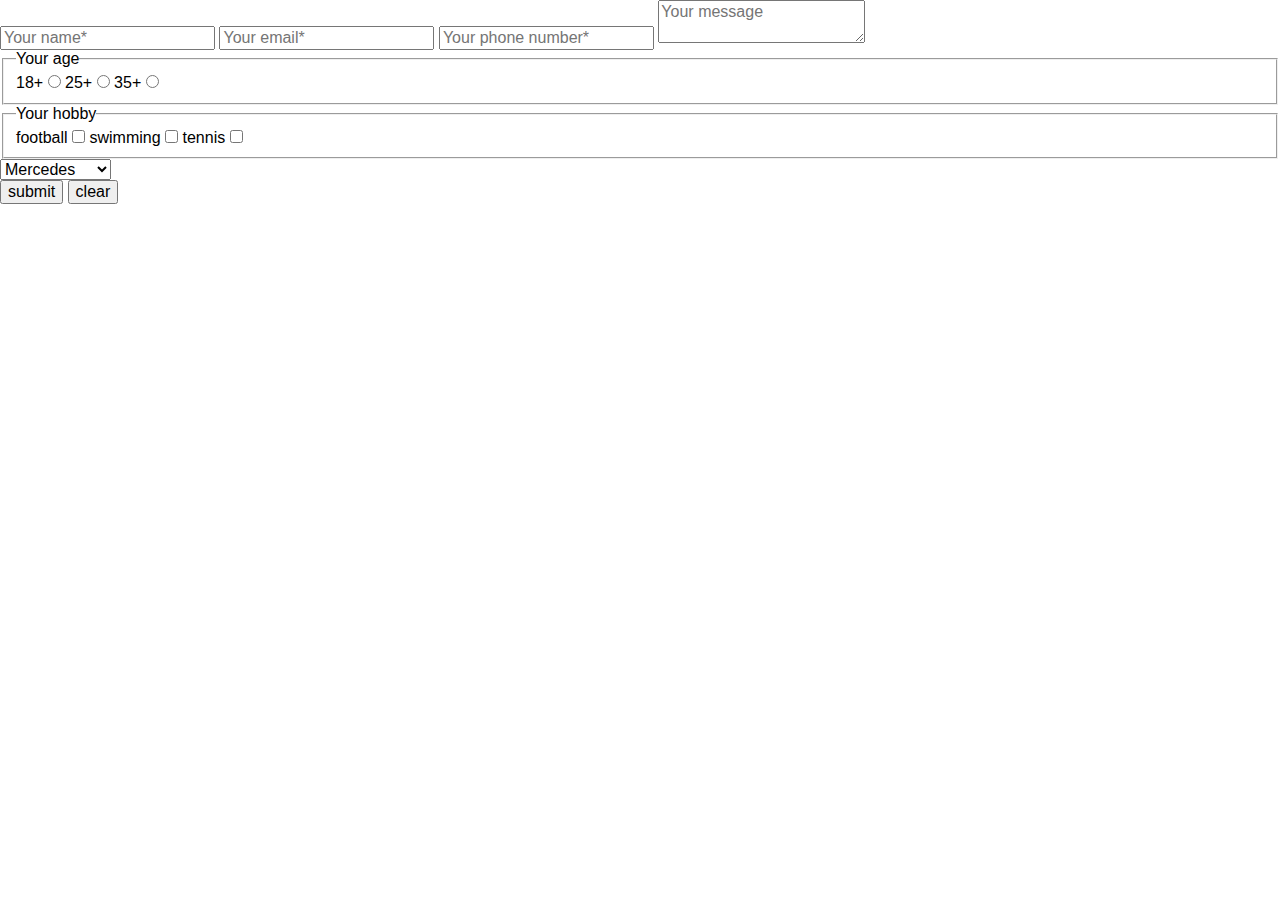
==== index.html @ 7d13206d "classwork" ====
<!DOCTYPE html>
<html lang="en">
  <head>
    <meta charset="UTF-8" />
    <meta name="viewport" content="width=device-width, initial-scale=1.0" />
    <title>Form</title>
    <link
      rel="stylesheet"
      href="https://cdn.jsdelivr.net/npm/modern-normalize@1.1.0/modern-normalize.min.css"
    />
    <link rel="stylesheet" href="./css/styles.css" />
  </head>

  <body>
    <form class="contact-form">
      <input
        type="text"
        class="contact-form-input"
        placeholder="Your name*"
        required
        name="user_name"
        minlength="2"
        pattern="^[a-zA-Zа-яА-ЯїЇіІ]+$"
      />
      <input
        type="email"
        class="contact-form-input"
        placeholder="Your email*"
        required
        name="uesr_email"
      />
      <input
        type="tel"
        class="contact-form-input"
        placeholder="Your phone number*"
        required
        name="user_phone"
        pattern="[0-9]{3}-[0-9]{3}-[0-9]{2}-[0-9]{2}"
        title="xxx-xxx-xx-xx"
      />
      <textarea
        name="user_message"
        class="contact-form-message"
        placeholder="Your message"
      ></textarea>
      <fieldset class="contact-form-fieldset">
        <legend>Your age</legend>

        <label for="user-age-18">18+</label>
        <input id="user-age-18" type="radio" name="user_age" value="18" />

        <label for="user-age-25">25+</label>
        <input id="user-age-25" type="radio" name="user_age" value="25" />

        <label for="user-age-35">35+</label>
        <input id="user-age-35" type="radio" name="user_age" value="35" />
      </fieldset>
      <fieldset class="contact-form-fieldset">
        <legend>Your hobby</legend>

        <label>
          football
          <input type="checkbox" name="user_hobby" value="football" />
        </label>

        <label>
          swimming
          <input type="checkbox" name="user_hobby" value="swimming" />
        </label>

        <label>
          tennis
          <input type="checkbox" name="user_hobby" value="tennis" />
        </label>
      </fieldset>
      <select name="user_car">
        <optgroup label="sdfsdf">
          <option value="Mercedes">Mercedes</option>
          <option value="BMW">BMW</option>
          <option value="Audi">Audi</option>
        </optgroup>
        <optgroup label="asdfadsfsdf">
          <option value="Mercedes">Mercedes</option>
          <option value="BMW">BMW</option>
          <option value="Audi">Audi</option>
        </optgroup>
        <optgroup label="kljlkjl">
          <option value="Mercedes">Mercedes</option>
          <option value="BMW">BMW</option>
          <option value="Audi">Audi</option>
        </optgroup>
      </select>
      <div class="contact-form-btn-wrapper">
        <button type="submit" class="contact-form-btn contact-form-btn-submit">submit</button>
        <button type="reset" class="contact-form-btn contact-form-btn-reset">clear</button>
      </div>
    </form>
  </body>
</html>
---- css/styles.css ----
:root {
  --primary-font: 'Open Sans', sans-serif;
  --secondary-font: 'Raleway', sans-serif;
  --primary-text-color-theme-dark: #9da4bd;
  --primary-text-color-theme-light: #555555;
  --secondary-text-color-theme-dark: #ffffff;
  --secondary-text-color-theme-light: #303030;
  --accent-color: #ff6c00;
  --transition-dur-and-func: 250ms linear;
}

h1,
h2,
h3,
h4,
p {
  margin-top: 0;
  margin-bottom: 0;
}

ul,
ol {
  margin-top: 0;
  margin-bottom: 0;
  padding-left: 0;
}

img {
  display: block;
}

.link {
  text-decoration: none;
}

.list {
  list-style: none;
}

button {
  cursor: pointer;
}

body {
  font-family: var(--primary-font);
}

.container {
  width: 1200px;
  margin-left: auto;
  margin-right: auto;
  padding-left: 15px;
  padding-right: 15px;
}

.section {
  padding-top: 130px;
  padding-bottom: 130px;
}

.visually-hidden {
  position: absolute;
  width: 1px;
  height: 1px;
  margin: -1px;
  padding: 0;
  overflow: hidden;
  border: 0;
  clip: rect(0 0 0 0);
}

/* ==================== COMPONENTS ==================== */
.modal-btn {
  min-width: 160px;
  min-height: 40px;
  padding: 6px 16px;
  border: 1px solid var(--accent-color);
  border-radius: 25px;
  background-color: transparent;
  font-weight: 600;
  font-size: 12px;
  line-height: 1.33;
  letter-spacing: 0.09em;
  text-transform: uppercase;
  cursor: pointer;
  transition: background-color var(--transition-dur-and-func), color var(--transition-dur-and-func);
}

.modal-btn:hover,
.modal-btn:focus {
  background-color: var(--accent-color);
  color: var(--secondary-text-color-theme-dark);
}

.modal-btn-theme-dark {
  color: var(--secondary-text-color-theme-dark);
}

.modal-btn-theme-light {
  color: var(--secondary-text-color-theme-light);
}

.media-list {
  display: flex;
  align-items: center;
}

.media-list::before {
  width: 60px;
  height: 1px;
  flex-shrink: 0;
  content: '';
  margin-right: 40px;
  background-color: var(--secondary-text-color-theme-light);
}

.media-list-item:not(:last-child) {
  margin-right: 40px;
}

.media-list-link {
  font-weight: 600;
  font-size: 11px;
  line-height: 1.36;
  letter-spacing: 0.2em;
  color: var(--secondary-text-color-theme-light);
  transition: color var(--transition-dur-and-func);
}

.media-list-link:hover,
.media-list-link:focus {
  color: var(--accent-color);
}

.suptitle {
  display: flex;
  align-items: center;
  font-weight: 600;
  font-size: 11px;
  line-height: 1.36;
  letter-spacing: 0.1em;
  text-transform: uppercase;
  margin-bottom: 20px;
}

.suptitle::before {
  width: 60px;
  height: 1px;
  content: '';
  margin-right: 20px;
}

.suptitle-theme-dark {
  color: var(--primary-text-color-theme-dark);
}

.suptitle-theme-dark::before {
  background-color: var(--primary-text-color-theme-dark);
}

.suptitle-theme-light {
  color: var(--primary-text-color-theme-light);
}

.suptitle-theme-light::before {
  background-color: var(--primary-text-color-theme-light);
}

.section-description {
  font-weight: 400;
  font-size: 18px;
  line-height: 1.67;
  letter-spacing: 0.02em;
}

.section-description-theme-dark {
  color: var(--primary-text-color-theme-dark);
}

.section-description-theme-light {
  color: var(--primary-text-color-theme-light);
}

.title {
  font-family: var(--secondary-font-family);
  font-weight: 700;
  font-size: 42px;
  line-height: 1.17;
  letter-spacing: 0.05em;
}

.title-theme-dark {
  color: var(--secondary-text-color-theme-dark);
  margin-bottom: 44px;
}

.title-theme-light {
  color: var(--secondary-text-color-theme-light);
  margin-bottom: 20px;
}
/* ==================== /COMPONENTS ==================== */

/* ==================== HEADER ==================== */
.page-header {
  position: absolute;
  width: 100%;
  padding-top: 32px;
  padding-bottom: 32px;
}

.page-header-container {
  display: flex;
  align-items: center;
}

.page-navigation {
  display: flex;
  align-items: center;
}

.logo {
  margin-right: 70px;
}

.menu {
  display: flex;
}

.menu-item:not(:last-child) {
  margin-right: 40px;
}

.menu-link {
  font-weight: 600;
  font-size: 12px;
  line-height: 1.33;
  letter-spacing: 0.1em;
  color: var(--secondary-text-color-theme-dark);
  transition: color var(--transition-dur-and-func);
}

.menu-link:hover,
.menu-link:focus {
  color: var(--accent-color);
}

.contact-phone-number {
  font-weight: 600;
  font-size: 12px;
  line-height: 1.33;
  letter-spacing: 0.1em;
  margin-left: auto;
  margin-right: 40px;
  color: var(--secondary-text-color-theme-dark);
  transition: color var(--transition-dur-and-func);
}

.contact-phone-number:hover,
.contact-phone-number:focus {
  color: var(--accent-color);
}
/* ==================== /HEADER ==================== */

/* ==================== HERO ==================== */
.hero-container {
  display: flex;
}

.hero-left-side {
  display: flex;
  align-items: flex-end;
  width: 100px;
  padding-left: 26px;
  padding-bottom: 40px;
}

.hero-media-list {
  transform: rotate(-90deg) translateX(-18px);
  transform-origin: left top;
}

.hero-right-side {
  flex-grow: 1;
  padding-left: 100px;
  padding-top: 272px;
  padding-bottom: 206px;
  background-color: #303030;
  background-image: linear-gradient(rgba(25, 28, 38, 0.2), rgba(25, 28, 38, 0.2)),
    url('../images/hero/bg.jpg');
  background-size: cover;
}

.hero-section-description {
  width: 400px;
}

.main-title {
  font-family: var(--secondary-font);
  font-weight: 700;
  font-size: 72px;
  line-height: 1.18;
  letter-spacing: 0.05em;
  margin-bottom: 20px;
  color: var(--secondary-text-color-theme-dark);
}
/* ==================== /HERO ==================== */

/* ==================== ABOUT ==================== */
.about-container {
  display: flex;
  justify-content: space-between;
}

.about-left-side,
.about-right-side {
  flex-basis: calc((100% - 30px) / 2);
}

.about-right-side {
  padding-left: 34px;
}

.about-gallery {
  display: flex;
  justify-content: space-between;
}

.about-section-description {
  margin-bottom: 20px;
}

.about-text {
  font-weight: 400;
  font-size: 14px;
  line-height: 1.86;
  letter-spacing: 0.02em;
  color: var(--primary-text-color-theme-light);
  margin-bottom: 40px;
}
/* ==================== /ABOUT ==================== */

/* ==================== SERVICES ==================== */
.services {
  background-color: #111319;
  background-image: url('../images/services/bg.png');
  background-size: cover;
}

.services-table-wrapper {
  display: flex;
  margin-bottom: 50px;
}

.services-table {
  flex-basis: 50%;
  padding: 30px 40px;
}

.services-table:first-child {
  background-image: linear-gradient(180deg, #171a24 0%, rgba(23, 26, 36, 0.2) 100%);
}

.services-table:last-child {
  background-image: linear-gradient(180deg, #090b13 0%, rgba(9, 11, 19, 0.2) 100%);
}

.services-table-row {
  display: flex;
  justify-content: space-between;
  align-items: baseline;
}

.services-table-row::before {
  flex-grow: 1;
  height: 1px;
  content: '';
  margin-right: 6px;
  margin-left: 6px;
  background-color: rgba(157, 164, 189, 0.12);
}

.services-table-row:not(:last-child) {
  margin-bottom: 20px;
}

.services-table-name {
  order: -1;
}

.services-table-name,
.services-table-price {
  font-weight: 400;
  font-size: 18px;
  line-height: 1.67;
  letter-spacing: 0.02em;
  color: var(--primary-text-color-theme-dark);
}

.services-modal-btn {
  display: block;
  margin: 0 auto;
}
/* ==================== /SERVICES ==================== */

/* ==================== ADVANTAGES ==================== */
.advantages-container {
  display: flex;
  justify-content: space-between;
}

.advantages-left-side,
.advantages-right-side {
  flex-basis: calc((100% - 30px) / 2);
}

.advantages-list {
  display: flex;
  flex-wrap: wrap;
  justify-content: space-between;
  align-items: flex-start;
  width: 370px;
  margin: 0 auto;
}

.advantages-list-item {
  width: 170px;
  min-height: 134px;
  padding: 21px;
  background-color: #f7f7f7;
}

.advantages-list-item:nth-child(even) {
  margin-top: 30px;
}

.advantages-list-quantity {
  font-weight: 700;
  font-size: 42px;
  line-height: 1.36;
  text-align: center;
  letter-spacing: 0.05em;
  color: var(--secondary-text-color-theme-light);
}

.advantages-list-description {
  font-weight: 600;
  font-size: 11px;
  line-height: 1.36;
  text-align: center;
  color: var(--secondary-text-color-theme-light);
}

.advantages-section-description {
  max-width: 460px;
}
/* ==================== /ADVANTAGES ==================== */

/* ==================== EMPLOYEES ==================== */

.employees-section {
  background-color: #f7f7f7;
}

.employees-section-title {
  margin-bottom: 44px;
}

.employees {
  display: flex;
  flex-wrap: wrap;
  gap: 30px;
  /* row-gap: 60px;
  column-gap: 30px; */
  /* justify-content: space-between; */
}

.employees-card-content {
  padding-top: 30px;
  padding-bottom: 30px;
  padding-left: 10px;
  padding-right: 10px;
}

.employees-card {
  width: calc((100% - 60px) / 3);
}

/* .employees-card:not(:nth-child(3n)) {
  margin-right: 30px;
}

.employees-card:not(:nth-last-child(-n + 3)) {
  margin-bottom: 30px;
} */

.employees-name {
  font-weight: 400;
  font-size: 18px;
  line-height: 1.39;
  text-align: center;
  letter-spacing: 0.02em;
  color: var(--secondary-text-color-theme-light);
  margin-bottom: 8px;
}

.employees-position {
  font-weight: 400;
  font-size: 14px;
  line-height: 1.36;
  text-align: center;
  letter-spacing: 0.02em;
  color: var(--accent-color);
  margin-bottom: 30px;
}

.social-list {
  display: flex;
  justify-content: center;
  column-gap: 10px;
}

.social-list-link {
  display: flex;
  justify-content: center;
  align-items: center;
  width: 44px;
  height: 44px;
  border-radius: 50%;
  background-color: rgb(255, 255, 255);
  transition: background-color var(--transition-dur-and-func);
}

.social-list-link:hover,
.social-list-link:focus {
  background-color: #303030;
}

.social-list-icon {
  width: 20px;
  height: 20px;
  fill: #303030;
  transition: fill var(--transition-dur-and-func);
}

.social-list-link:hover .social-list-icon,
.social-list-link:focus .social-list-icon {
  fill: var(--accent-color);
}
/* ==================== /EMPLOYEES ==================== */

/* ==================== GALLERY ==================== */
.gallery-suptitle {
  margin-bottom: 44px;
}

.gallery-list {
  display: flex;
  flex-wrap: wrap;
  margin-left: -30px;
  margin-top: -30px;
}

.gallery-list-item {
  flex-basis: calc((100% - 120px) / 4);
  margin-left: 30px;
  margin-top: 30px;
}
/* ==================== /GALLERY ==================== */

/* ==================== CONTACT INFO ==================== */
.contact-list-link {
  font-weight: 400;
  font-size: 18px;
  line-height: 1.67;
  letter-spacing: 0.02em;
  color: var(--primary-text-color-theme-dark);
  transition: color var(--transition-dur-and-func);
}

.contact-list-link:hover,
.contact-list-link:focus {
  color: var(--accent-color);
}

.contact-info-date {
  font-weight: 400;
  font-size: 18px;
  line-height: 1.67;
  letter-spacing: 0.02em;
  color: var(--primary-text-color-theme-dark);
}
/* ==================== /CONTACT INFO ==================== */

/* ==================== FOOTER ==================== */
.footer {
  padding-top: 56px;
  padding-bottom: 56px;
  background-color: #f7f7f7;
}

.footer-container {
  display: flex;
  align-items: center;
  justify-content: space-between;
}

.copyright {
  font-weight: 600;
  font-size: 11px;
  line-height: 1.36;
  letter-spacing: 0.2em;
  color: var(--primary-text-color-theme-dark);
}
/* ==================== /FOOTER ==================== */

.backdrop {
  position: fixed;
  top: 0;
  left: 0;
  z-index: 100;
  width: 100%;
  height: 100%;
  background-color: rgba(0, 0, 0, 0.5);

  transition: opacity 500ms linear, visibility 500ms linear;
}

.backdrop.is-hidden {
  opacity: 0;
  visibility: hidden;
  pointer-events: none;
}

.modal {
  position: absolute;
  top: 50%;
  left: 50%;
  width: 528px;
  height: 580px;
  transform: translate(-50%, -50%);
  background-color: rgb(255, 255, 255);
}

.modal-close-btn {
  position: absolute;
  top: 10px;
  right: 10px;
  display: flex;
  justify-content: center;
  align-items: center;
  width: 30px;
  height: 30px;
  border: 1px solid #555555;
  border-radius: 50%;
  background-color: transparent;
  padding: 0;
}
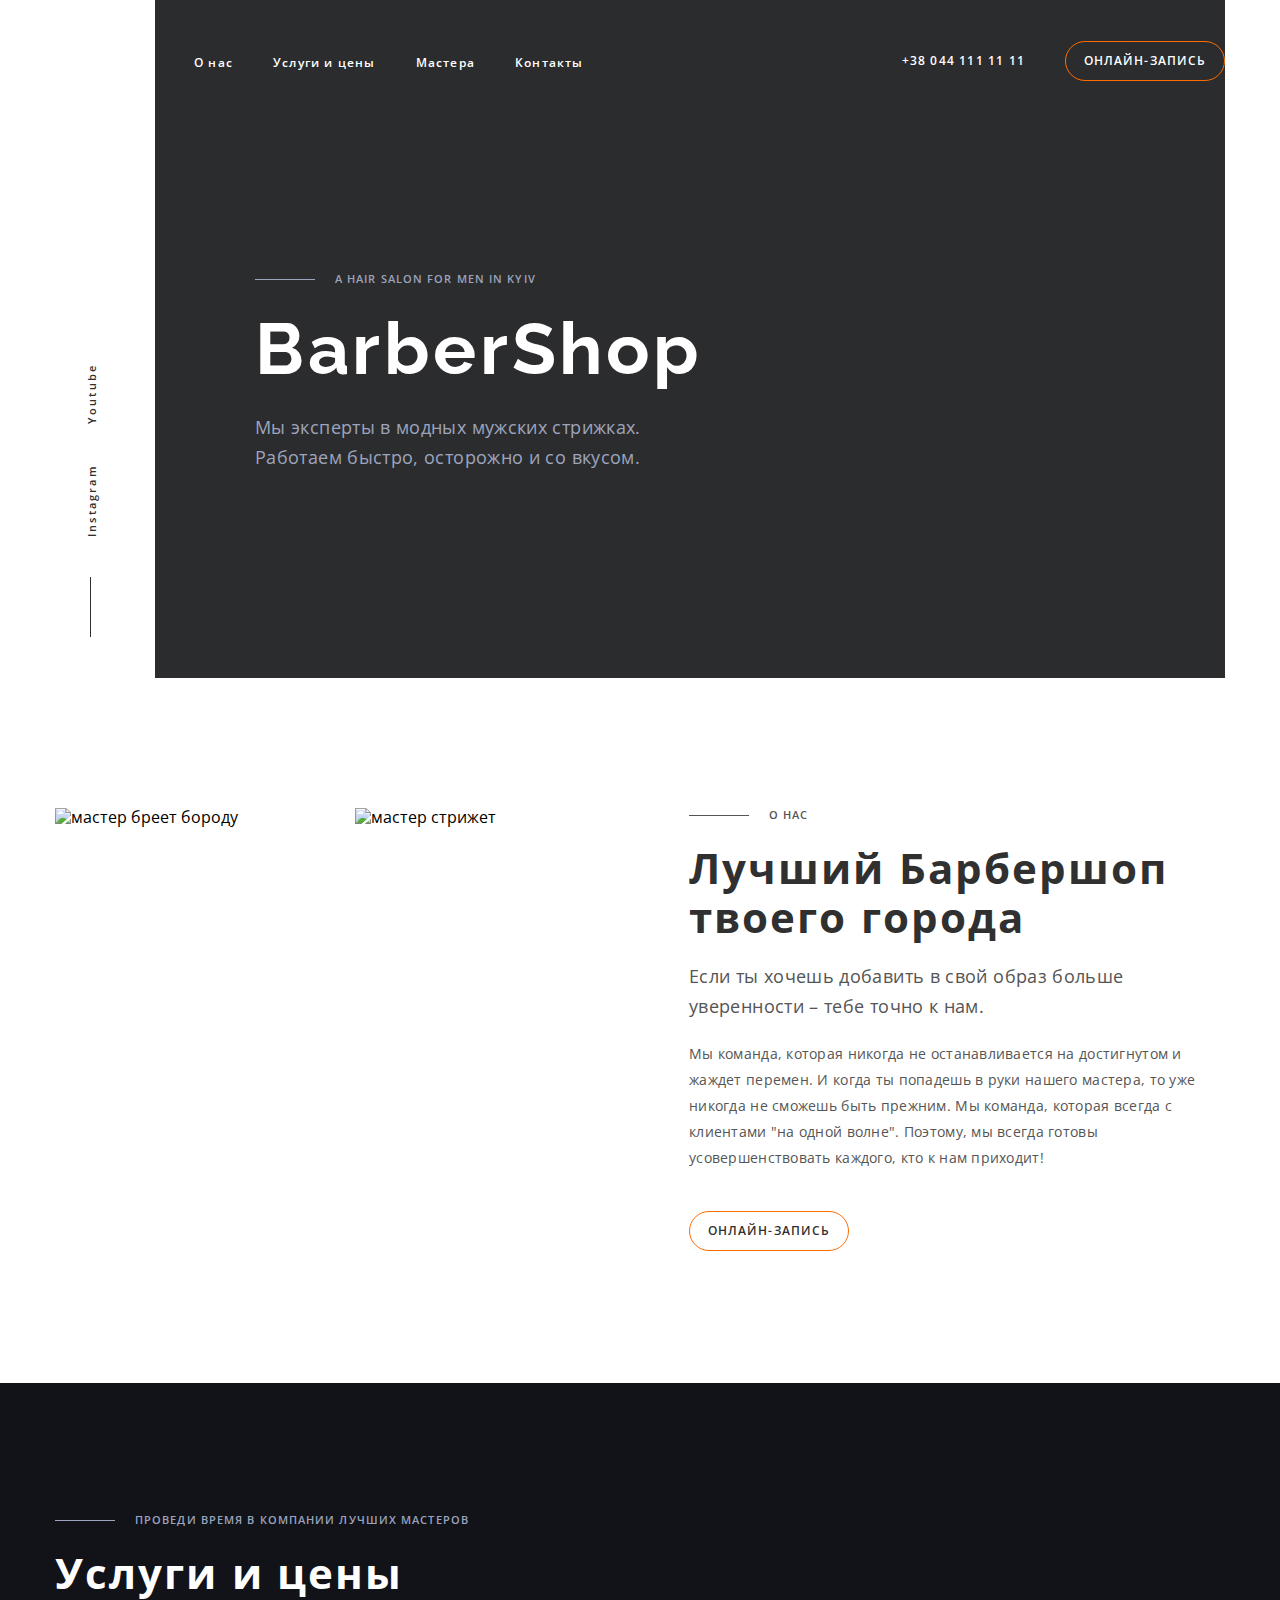
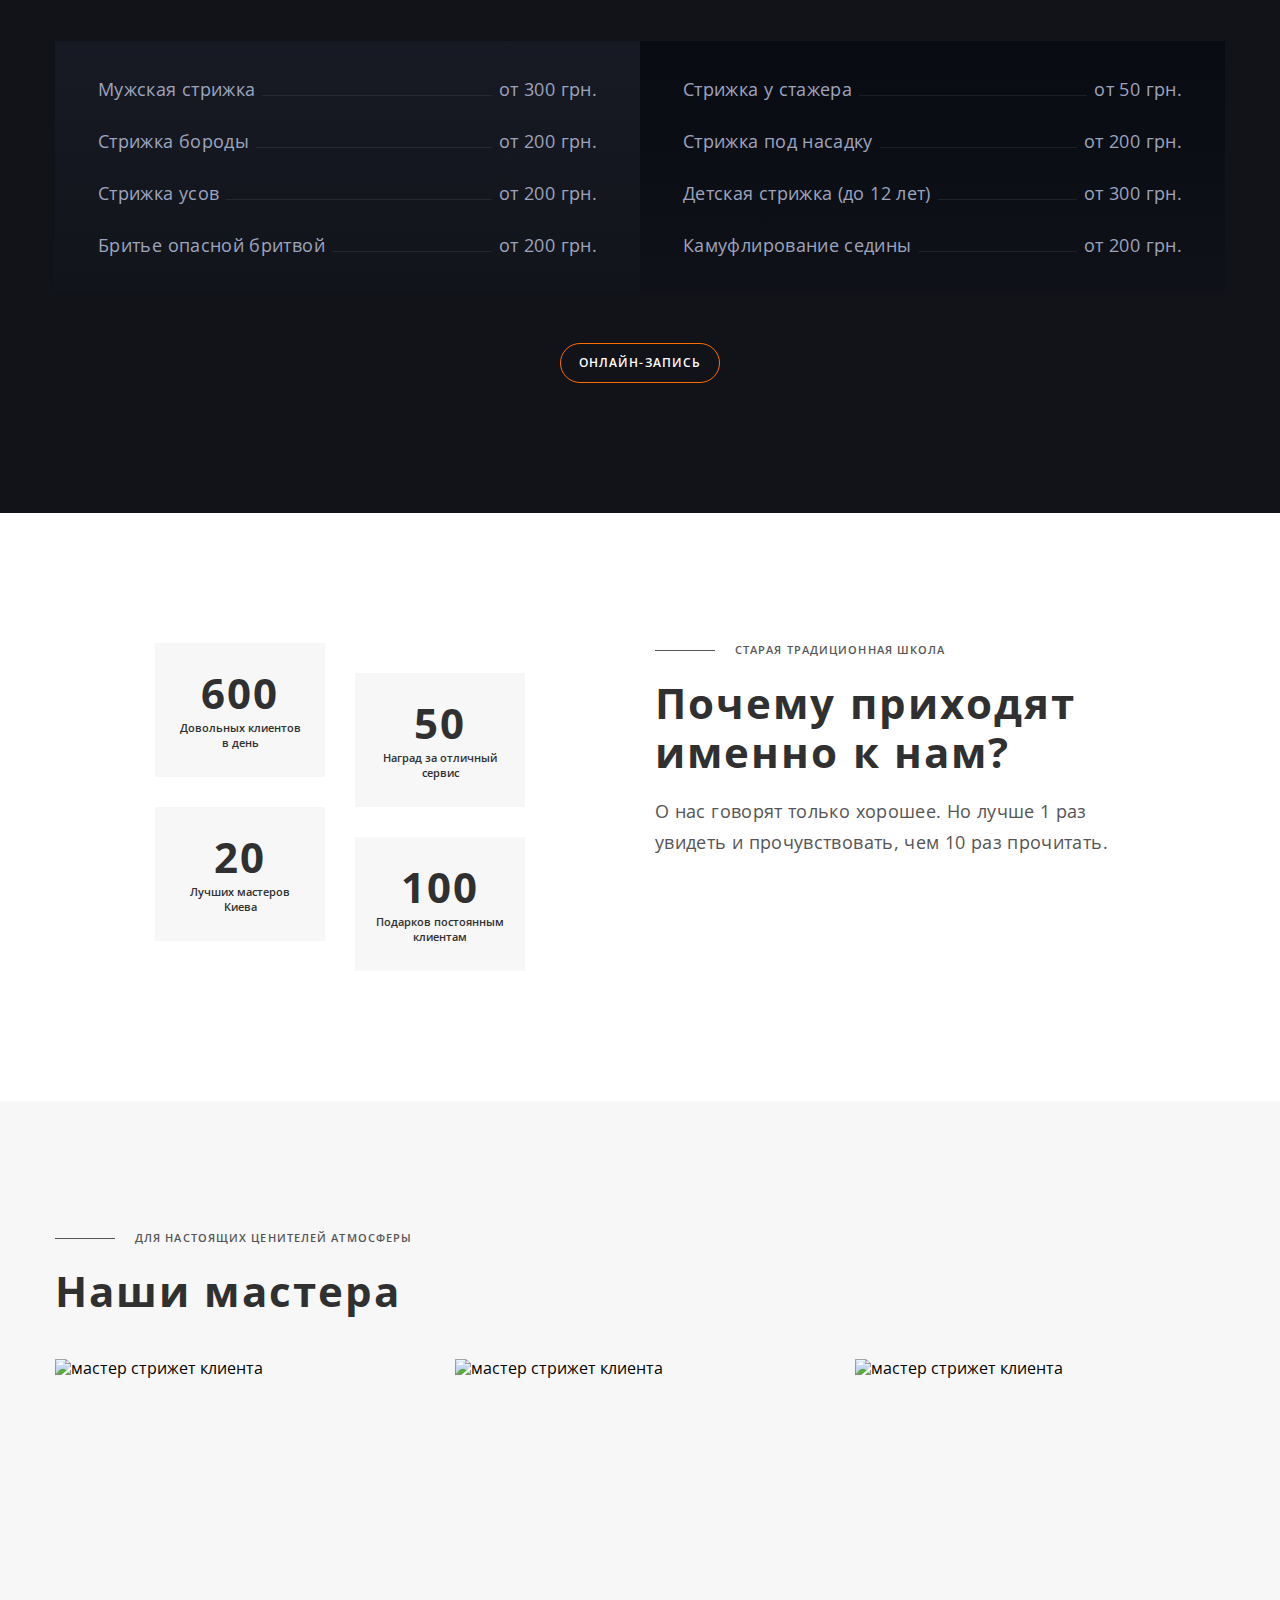
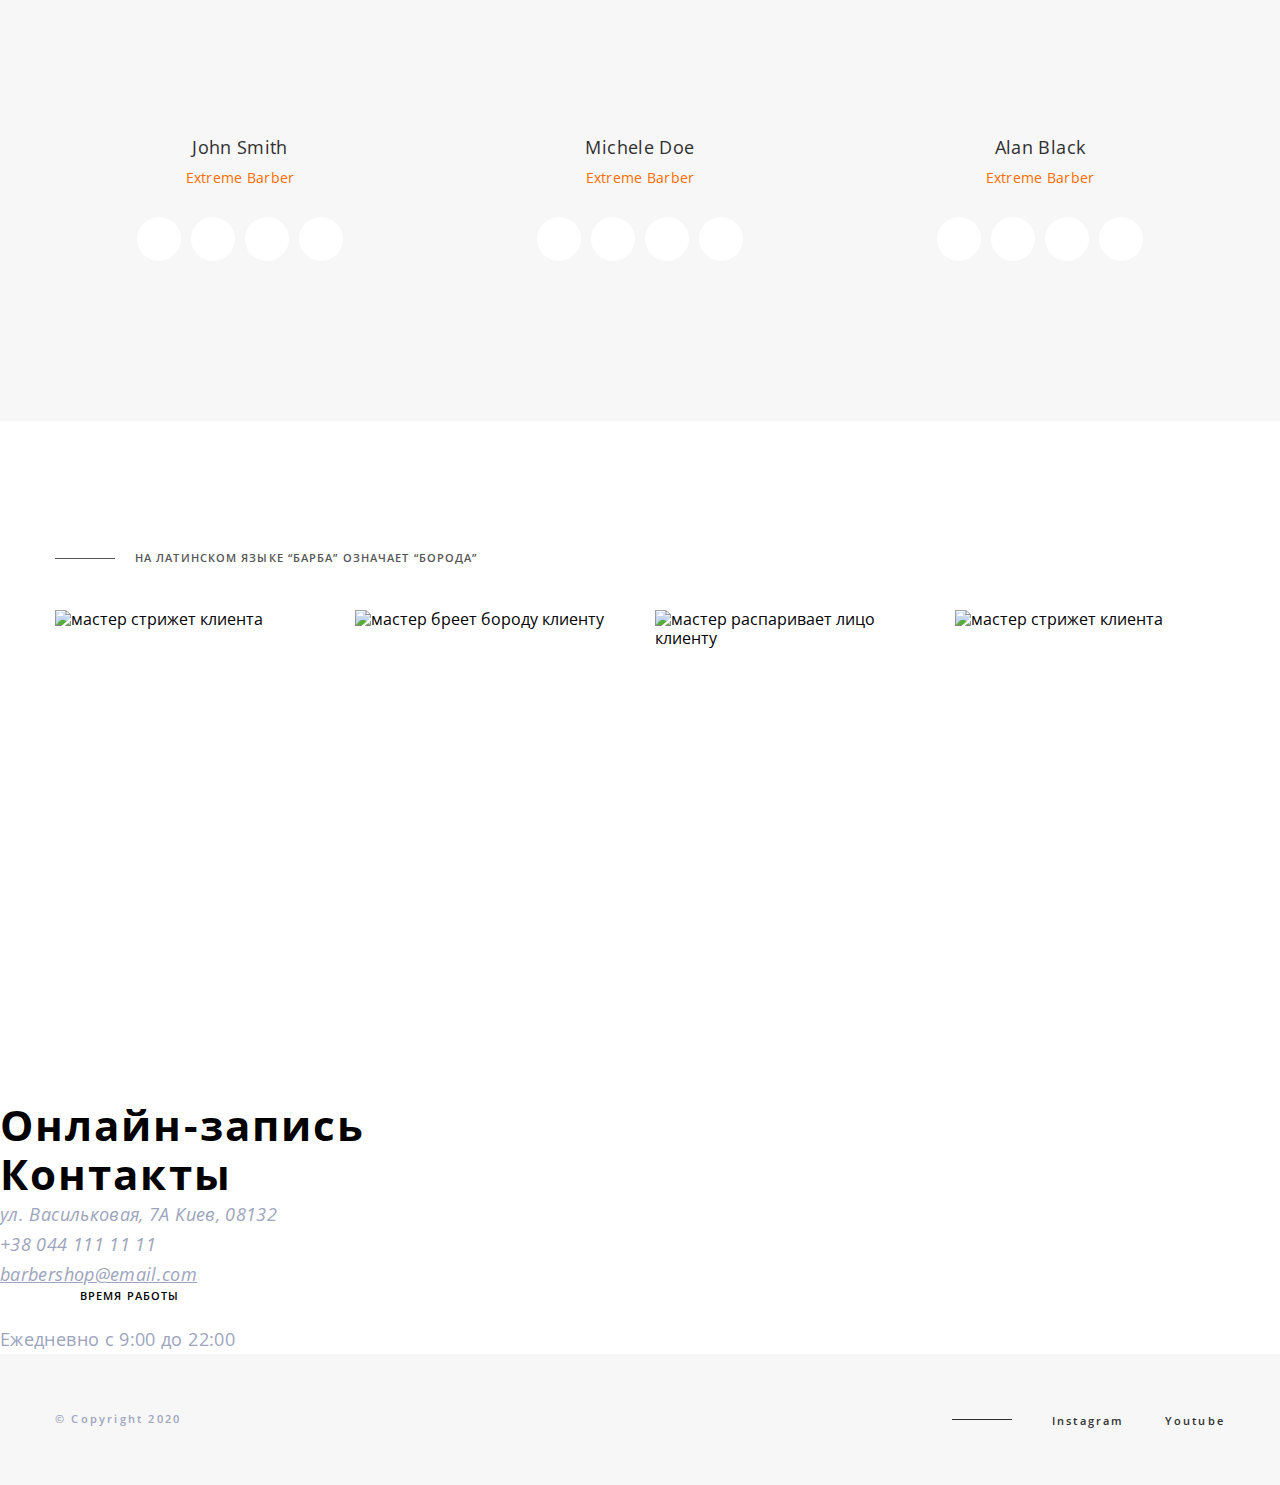
==== commit 2d830f60: "classwork" ====
--- a/index.html
+++ b/index.html
@@ -1,99 +1,496 @@
 <!DOCTYPE html>
-<html lang="en">
+
+<html lang="ru">
   <head>
     <meta charset="UTF-8" />
+    <meta http-equiv="X-UA-Compatible" content="IE=edge" />
     <meta name="viewport" content="width=device-width, initial-scale=1.0" />
-    <title>Form</title>
+    <title>Барбершоп</title>
+    <link rel="preconnect" href="https://fonts.googleapis.com" />
+    <link rel="preconnect" href="https://fonts.gstatic.com" crossorigin />
+    <link
+      href="https://fonts.googleapis.com/css2?family=Open+Sans:wght@400;600;700&family=Raleway:wght@700&display=swap"
+      rel="stylesheet"
+    />
     <link
       rel="stylesheet"
       href="https://cdn.jsdelivr.net/npm/modern-normalize@1.1.0/modern-normalize.min.css"
     />
     <link rel="stylesheet" href="./css/styles.css" />
   </head>
+  <body>
+    <!-- HEADER -->
+    <header class="page-header">
+      <div class="container page-header-container">
+        <nav class="page-navigation">
+          <a class="logo" href="./index.html">
+            <svg class="logo-img" width="69" height="55">
+              <use href="./images/sprite.svg#logo"></use>
+            </svg>
+          </a>
+          <ul class="menu list">
+            <li class="menu-item">
+              <a class="menu-link link" href="#about">О нас</a>
+            </li>
+            <li class="menu-item">
+              <a class="menu-link link" href="#services">Услуги и цены</a>
+            </li>
+            <li class="menu-item">
+              <a class="menu-link link" href="#employees">Мастера</a>
+            </li>
+            <li class="menu-item">
+              <a class="menu-link link" href="#contacts">Контакты</a>
+            </li>
+          </ul>
+        </nav>
+        <a class="contact-phone-number link" href="tel:+380441111111">+38 044 111 11 11</a>
+        <button class="modal-btn modal-btn-theme-dark" type="button" data-modal-open>
+          онлайн-запись
+        </button>
+      </div>
+    </header>
 
-  <body>
-    <form class="contact-form">
-      <input
-        type="text"
-        class="contact-form-input"
-        placeholder="Your name*"
-        required
-        name="user_name"
-        minlength="2"
-        pattern="^[a-zA-Zа-яА-ЯїЇіІ]+$"
-      />
-      <input
-        type="email"
-        class="contact-form-input"
-        placeholder="Your email*"
-        required
-        name="uesr_email"
-      />
-      <input
-        type="tel"
-        class="contact-form-input"
-        placeholder="Your phone number*"
-        required
-        name="user_phone"
-        pattern="[0-9]{3}-[0-9]{3}-[0-9]{2}-[0-9]{2}"
-        title="xxx-xxx-xx-xx"
-      />
-      <textarea
-        name="user_message"
-        class="contact-form-message"
-        placeholder="Your message"
-      ></textarea>
-      <fieldset class="contact-form-fieldset">
-        <legend>Your age</legend>
+    <main>
+      <!-- HERO -->
+      <section class="hero">
+        <div class="container hero-container">
+          <div class="hero-left-side">
+            <ul class="media-list hero-media-list list">
+              <li class="media-list-item">
+                <a class="media-list-link link" href="" lang="en">Instagram</a>
+              </li>
+              <li class="media-list-item">
+                <a class="media-list-link link" href="" lang="en">Youtube</a>
+              </li>
+            </ul>
+          </div>
+          <div class="hero-right-side">
+            <p class="suptitle suptitle-theme-dark" lang="en">A hair salon for men in Kyiv</p>
+            <h1 class="main-title" lang="en">BarberShop</h1>
+            <p class="section-description section-description-theme-dark hero-section-description">
+              Мы эксперты в модных мужских стрижках. Работаем быстро, осторожно и со вкусом.
+            </p>
+          </div>
+        </div>
+      </section>
+      <!-- ABOUT -->
+      <section class="about section" id="about">
+        <div class="container about-container">
+          <div class="about-left-side">
+            <ul class="about-gallery list">
+              <li class="about-gallery-item">
+                <img
+                  class="about-gallery-img"
+                  src="./images/about/about-img-1.jpg"
+                  alt="мастер бреет бороду"
+                  width="270"
+                  height="445"
+                />
+              </li>
+              <li class="about-gallery-item">
+                <img
+                  class="about-gallery-img"
+                  src="./images/about/about-img-2.jpg"
+                  alt="мастер стрижет"
+                  width="270"
+                  height="445"
+                />
+              </li>
+            </ul>
+          </div>
+          <div class="about-right-side">
+            <h2 class="suptitle suptitle-theme-light">О НАС</h2>
+            <h3 class="title title-theme-light">Лучший Барбершоп твоего города</h3>
+            <p
+              class="section-description section-description-theme-light about-section-description"
+            >
+              Если ты хочешь добавить в свой образ больше уверенности – тебе точно к нам.
+            </p>
+            <p class="about-text">
+              Мы команда, которая никогда не останавливается на достигнутом и жаждет перемен. И
+              когда ты попадешь в руки нашего мастера, то уже никогда не сможешь быть прежним. Мы
+              команда, которая всегда с клиентами "на одной волне". Поэтому, мы всегда готовы
+              усовершенствовать каждого, кто к нам приходит!
+            </p>
+            <button class="modal-btn modal-btn-theme-light" type="button">онлайн-запись</button>
+          </div>
+        </div>
+      </section>
+      <!-- SERVICES -->
+      <section class="services section" id="services">
+        <div class="container">
+          <p class="suptitle suptitle-theme-dark">Проведи время в компании лучших мастеров</p>
+          <h2 class="title title-theme-dark">Услуги и цены</h2>
+          <div class="services-table-wrapper">
+            <table class="services-table list">
+              <tr class="services-table-row">
+                <td class="services-table-name">Мужская стрижка</td>
+                <td class="services-table-price">от 300 грн.</td>
+              </tr>
+              <tr class="services-table-row">
+                <td class="services-table-name">Стрижка бороды</td>
+                <td class="services-table-price">от 200 грн.</td>
+              </tr>
+              <tr class="services-table-row">
+                <td class="services-table-name">Стрижка усов</td>
+                <td class="services-table-price">от 200 грн.</td>
+              </tr>
+              <tr class="services-table-row">
+                <td class="services-table-name">Бритье опасной бритвой</td>
+                <td class="services-table-price">от 200 грн.</td>
+              </tr>
+            </table>
+            <table class="services-table list">
+              <tr class="services-table-row">
+                <td class="services-table-name">Cтрижка у стажера</td>
+                <td class="services-table-price">от 50 грн.</td>
+              </tr>
+              <tr class="services-table-row">
+                <td class="services-table-name">Стрижка под насадку</td>
+                <td class="services-table-price">от 200 грн.</td>
+              </tr>
+              <tr class="services-table-row">
+                <td class="services-table-name">Детская стрижка (до 12 лет)</td>
+                <td class="services-table-price">от 300 грн.</td>
+              </tr>
+              <tr class="services-table-row">
+                <td class="services-table-name">Камуфлирование седины</td>
+                <td class="services-table-price">от 200 грн.</td>
+              </tr>
+            </table>
+          </div>
+          <button class="modal-btn modal-btn-theme-dark services-modal-btn" type="button">
+            онлайн-запись
+          </button>
+        </div>
+      </section>
+      <!-- ADVANTAGES -->
+      <section class="advantages section">
+        <div class="container advantages-container">
+          <div class="advantages-left-side">
+            <ul class="advantages-list list">
+              <li class="advantages-list-item">
+                <p class="advantages-list-quantity">600</p>
+                <p class="advantages-list-description">Довольных клиентов в день</p>
+              </li>
+              <li class="advantages-list-item">
+                <p class="advantages-list-quantity">50</p>
+                <p class="advantages-list-description">Наград за отличный сервис</p>
+              </li>
+              <li class="advantages-list-item">
+                <p class="advantages-list-quantity">20</p>
+                <p class="advantages-list-description">Лучших мастеров Киева</p>
+              </li>
+              <li class="advantages-list-item">
+                <p class="advantages-list-quantity">100</p>
+                <p class="advantages-list-description">Подарков постоянным клиентам</p>
+              </li>
+            </ul>
+          </div>
+          <div class="advantages-right-side">
+            <p class="suptitle suptitle-theme-light">старая традиционная школа</p>
+            <h2 class="title title-theme-light">Почему приходят именно к нам?</h2>
+            <p
+              class="section-description section-description-theme-light advantages-section-description"
+            >
+              О нас говорят только хорошее. Но лучше 1 раз увидеть и прочувствовать, чем 10 раз
+              прочитать.
+            </p>
+          </div>
+        </div>
+      </section>
+      <!-- EMPLOYEES -->
+      <section class="employees-section section" id="our-team">
+        <div class="container">
+          <p class="suptitle suptitle-theme-light">для настоящих ценителей атмосферы</p>
+          <h2 class="title title-theme-light employees-section-title">Наши мастера</h2>
+          <ul class="employees list">
+            <li class="employees-card">
+              <img
+                class="employees-photo"
+                src="./images/employees/john-smith.jpg"
+                alt="мастер стрижет клиента"
+                width="370"
+                height="346"
+              />
+              <div class="employees-card-content">
+                <h3 class="employees-name" lang="en">John Smith</h3>
+                <p class="employees-position" lang="en">Extreme Barber</p>
+                <ul class="social-list list">
+                  <li class="social-list-item">
+                    <a href="" class="social-list-link">
+                      <svg class="social-list-icon">
+                        <use href="./images/sprite.svg#instagram"></use>
+                      </svg>
+                    </a>
+                  </li>
+                  <li class="social-list-item">
+                    <a href="" class="social-list-link">
+                      <svg class="social-list-icon">
+                        <use href="./images/sprite.svg#twitter"></use>
+                      </svg>
+                    </a>
+                  </li>
+                  <li class="social-list-item">
+                    <a href="" class="social-list-link">
+                      <svg class="social-list-icon">
+                        <use href="./images/sprite.svg#facebook"></use>
+                      </svg>
+                    </a>
+                  </li>
+                  <li class="social-list-item">
+                    <a href="" class="social-list-link">
+                      <svg class="social-list-icon">
+                        <use href="./images/sprite.svg#linkedin"></use>
+                      </svg>
+                    </a>
+                  </li>
+                </ul>
+              </div>
+            </li>
+            <li class="employees-card">
+              <img
+                class="employees-photo"
+                src="./images/employees/michele-doe.jpg"
+                alt="мастер стрижет клиента"
+                width="370"
+                height="346"
+              />
+              <div class="employees-card-content">
+                <h3 class="employees-name" lang="en">Michele Doe</h3>
+                <p class="employees-position" lang="en">Extreme Barber</p>
+                <ul class="social-list list">
+                  <li class="social-list-item">
+                    <a href="" class="social-list-link">
+                      <svg class="social-list-icon">
+                        <use href="./images/sprite.svg#instagram"></use>
+                      </svg>
+                    </a>
+                  </li>
+                  <li class="social-list-item">
+                    <a href="" class="social-list-link">
+                      <svg class="social-list-icon">
+                        <use href="./images/sprite.svg#twitter"></use>
+                      </svg>
+                    </a>
+                  </li>
+                  <li class="social-list-item">
+                    <a href="" class="social-list-link">
+                      <svg class="social-list-icon">
+                        <use href="./images/sprite.svg#facebook"></use>
+                      </svg>
+                    </a>
+                  </li>
+                  <li class="social-list-item">
+                    <a href="" class="social-list-link">
+                      <svg class="social-list-icon">
+                        <use href="./images/sprite.svg#linkedin"></use>
+                      </svg>
+                    </a>
+                  </li>
+                </ul>
+              </div>
+            </li>
+            <li class="employees-card">
+              <img
+                class="employees-photo"
+                src="./images/employees/alan-black.jpg"
+                alt="мастер стрижет клиента"
+                width="370"
+                height="346"
+              />
+              <div class="employees-card-content">
+                <h3 class="employees-name" lang="en">Alan Black</h3>
+                <p class="employees-position" lang="en">Extreme Barber</p>
+                <ul class="social-list list">
+                  <li class="social-list-item">
+                    <a href="" class="social-list-link">
+                      <svg class="social-list-icon">
+                        <use href="./images/sprite.svg#instagram"></use>
+                      </svg>
+                    </a>
+                  </li>
+                  <li class="social-list-item">
+                    <a href="" class="social-list-link">
+                      <svg class="social-list-icon">
+                        <use href="./images/sprite.svg#twitter"></use>
+                      </svg>
+                    </a>
+                  </li>
+                  <li class="social-list-item">
+                    <a href="" class="social-list-link">
+                      <svg class="social-list-icon">
+                        <use href="./images/sprite.svg#facebook"></use>
+                      </svg>
+                    </a>
+                  </li>
+                  <li class="social-list-item">
+                    <a href="" class="social-list-link">
+                      <svg class="social-list-icon">
+                        <use href="./images/sprite.svg#linkedin"></use>
+                      </svg>
+                    </a>
+                  </li>
+                </ul>
+              </div>
+            </li>
+          </ul>
+        </div>
+      </section>
+      <!-- GALLERY -->
+      <section class="gallery section">
+        <div class="container">
+          <h2 class="visually-hidden">галерея работ</h2>
+          <p class="suptitle suptitle-theme-light gallery-suptitle">
+            На латинском языке “барба” означает “борода”
+          </p>
+          <ul class="gallery-list list">
+            <li class="gallery-list-item">
+              <img
+                class="gallery-list-img"
+                src="./images/gallery/gallery-img-1.jpg"
+                alt="мастер стрижет клиента"
+                width="270"
+                height="360"
+              />
+            </li>
+            <li class="gallery-list-item">
+              <img
+                class="gallery-list-img"
+                src="./images/gallery/gallery-img-2.jpg"
+                alt="мастер бреет бороду клиенту"
+                width="270"
+                height="360"
+              />
+            </li>
+            <li class="gallery-list-item">
+              <img
+                class="gallery-list-img"
+                src="./images/gallery/gallery-img-3.jpg"
+                alt="мастер распаривает лицо клиенту"
+                width="270"
+                height="360"
+              />
+            </li>
+            <li class="gallery-list-item">
+              <img
+                class="gallery-list-img"
+                src="./images/gallery/gallery-img-4.jpg"
+                alt="мастер стрижет клиента"
+                width="270"
+                height="360"
+              />
+            </li>
+          </ul>
+        </div>
+      </section>
+      <div id="contacts">
+        <!-- CONTACT FORM -->
+        <section class="contact-form-section">
+          <h2 class="title">Онлайн-запись</h2>
+        </section>
+        <!-- CONTACT INFORMATION -->
+        <section class="contact-info-section">
+          <h2 class="title">Контакты</h2>
+          <address>
+            <ul class="contact-list list">
+              <li class="contact-list-item">
+                <a
+                  class="contact-list-link link"
+                  href="https://goo.gl/maps/fSdhoyAyDwtJdrEC6"
+                  target="_blank"
+                  >ул. Васильковая, 7А Киев, 08132</a
+                >
+              </li>
+              <li class="contact-list-item">
+                <a class="contact-list-link link" href="tel:+380441111111">+38 044 111 11 11</a>
+              </li>
+              <li class="contact-list-item">
+                <a class="contact-list-link" href="mailto:barbershop@email.com"
+                  >barbershop@email.com</a
+                >
+              </li>
+            </ul>
+          </address>
+          <h3 class="suptitle">время работы</h3>
+          <p class="contact-info-date">Ежедневно с 9:00 до 22:00</p>
+        </section>
+      </div>
+    </main>
+    <!-- FOOTER -->
+    <footer class="footer">
+      <div class="container footer-container">
+        <p class="copyright">&#xa9; Copyright 2020</p>
+        <ul class="media-list list">
+          <li class="media-list-item">
+            <a class="media-list-link link" href="" lang="en">Instagram</a>
+          </li>
+          <li class="media-list-item">
+            <a class="media-list-link link" href="" lang="en">Youtube</a>
+          </li>
+        </ul>
+      </div>
+    </footer>
 
-        <label for="user-age-18">18+</label>
-        <input id="user-age-18" type="radio" name="user_age" value="18" />
+    <div class="backdrop is-hidden" data-modal>
+      <div class="modal">
+        <button class="modal-close-btn" data-modal-close>
+          <svg class="modal-close-btn-icon" width="18" height="18">
+            <use href="./images/sprite.svg#close-icon"></use>
+          </svg>
+        </button>
 
-        <label for="user-age-25">25+</label>
-        <input id="user-age-25" type="radio" name="user_age" value="25" />
+        <form class="contact-form">
+          <label class="contact-form-field">
+            <span class="contact-form-element-desc">Имя*</span>
+            <span class="contact-form-input-wrapper">
+              <input
+                type="text"
+                class="contact-form-input"
+                name="user_name"
+                required
+                minlength="2"
+                pattern="^[a-zA-Zа-яА-Я]+$"
+              />
+              <span class="contact-form-icon"></span>
+            </span>
+          </label>
+          <label class="contact-form-field">
+            <span class="contact-form-element-desc">Телефон*</span>
+            <span class="contact-form-input-wrapper">
+              <input
+                type="tel"
+                class="contact-form-input"
+                name="user_phone_number"
+                required
+                pattern="[0-9]{3}-[0-9]{3}-[0-9]{2}-[0-9]{2}"
+                title="xxx-xxx-xx-xx"
+              />
+              <span class="contact-form-icon"></span>
+            </span>
+          </label>
+          <label class="contact-form-field">
+            <span class="contact-form-element-desc">Сообщение</span>
+            <textarea
+              name="user_message"
+              class="contact-form-message"
+              placeholder="Введите текст"
+            ></textarea>
+          </label>
+          <input
+            id="user-policy"
+            name="user_policy"
+            type="checkbox"
+            class="contact-form-checkbox visually-hidden"
+          />
+          <label for="user-policy" class="contact-form-checkbox-desc"
+            >Соглашаюсь с рассылкой и принимаю&nbsp;<a href="">Условия договора</a>
+          </label>
+          <button type="submit" class="contact-form-submit">отправить</button>
+        </form>
+      </div>
+    </div>
 
-        <label for="user-age-35">35+</label>
-        <input id="user-age-35" type="radio" name="user_age" value="35" />
-      </fieldset>
-      <fieldset class="contact-form-fieldset">
-        <legend>Your hobby</legend>
-
-        <label>
-          football
-          <input type="checkbox" name="user_hobby" value="football" />
-        </label>
-
-        <label>
-          swimming
-          <input type="checkbox" name="user_hobby" value="swimming" />
-        </label>
-
-        <label>
-          tennis
-          <input type="checkbox" name="user_hobby" value="tennis" />
-        </label>
-      </fieldset>
-      <select name="user_car">
-        <optgroup label="sdfsdf">
-          <option value="Mercedes">Mercedes</option>
-          <option value="BMW">BMW</option>
-          <option value="Audi">Audi</option>
-        </optgroup>
-        <optgroup label="asdfadsfsdf">
-          <option value="Mercedes">Mercedes</option>
-          <option value="BMW">BMW</option>
-          <option value="Audi">Audi</option>
-        </optgroup>
-        <optgroup label="kljlkjl">
-          <option value="Mercedes">Mercedes</option>
-          <option value="BMW">BMW</option>
-          <option value="Audi">Audi</option>
-        </optgroup>
-      </select>
-      <div class="contact-form-btn-wrapper">
-        <button type="submit" class="contact-form-btn contact-form-btn-submit">submit</button>
-        <button type="reset" class="contact-form-btn contact-form-btn-reset">clear</button>
-      </div>
-    </form>
+    <script src="./js/modal.js"></script>
   </body>
 </html>
--- a/css/styles.css
+++ b/css/styles.css
@@ -637,6 +637,7 @@
   left: 50%;
   width: 528px;
   height: 580px;
+  padding: 40px;
   transform: translate(-50%, -50%);
   background-color: rgb(255, 255, 255);
 }
@@ -655,3 +656,117 @@
   background-color: transparent;
   padding: 0;
 }
+
+.contact-form {
+  display: flex;
+  flex-direction: column;
+}
+
+.contact-form-element-desc {
+  display: block;
+  font-size: 14px;
+  margin-bottom: 6px;
+}
+
+.contact-form-field {
+  margin-bottom: 20px;
+}
+
+.contact-form-input-wrapper {
+  position: relative;
+  display: block;
+}
+
+.contact-form-input {
+  width: 100%;
+  height: 40px;
+  border: 1px solid #555555;
+  padding-left: 42px;
+  padding-right: 10px;
+  transition: border-color var(--transition-dur-and-func);
+}
+
+.contact-form-input:focus {
+  outline: none;
+  border-color: var(--accent-color);
+}
+
+.contact-form-icon {
+  position: absolute;
+  top: 50%;
+  left: 12px;
+  transform: translateY(-50%);
+
+  display: block;
+  width: 18px;
+  height: 18px;
+  background-color: teal;
+  transition: background-color var(--transition-dur-and-func);
+}
+
+.contact-form-input:focus + .contact-form-icon {
+  background-color: var(--accent-color);
+}
+
+.contact-form-message {
+  width: 100%;
+  height: 100px;
+  resize: none;
+  padding: 10px 16px;
+  transition: border-color var(--transition-dur-and-func);
+}
+
+.contact-form-message:focus {
+  outline: none;
+  border-color: var(--accent-color);
+}
+
+.contact-form-checkbox-desc {
+  font-size: 14px;
+  display: flex;
+  align-items: center;
+  margin-bottom: 40px;
+}
+
+.contact-form-checkbox-desc::before {
+  display: block;
+  width: 18px;
+  height: 18px;
+  border: 1px solid #555555;
+  content: '';
+  cursor: pointer;
+  margin-right: 10px;
+}
+
+.contact-form-checkbox:checked + .contact-form-checkbox-desc::before {
+  background-color: var(--accent-color);
+  box-shadow: inset 0 0 0 4px #ffffff;
+}
+
+.contact-form-checkbox:focus + .contact-form-checkbox-desc::before {
+  outline: 2px solid rgba(0, 0, 255, 0.5);
+}
+
+.contact-form-submit {
+  min-width: 160px;
+  min-height: 40px;
+  align-self: center;
+  padding: 6px 16px;
+  border: 1px solid var(--accent-color);
+  border-radius: 25px;
+  background-color: transparent;
+  font-weight: 600;
+  font-size: 12px;
+  line-height: 1.33;
+  letter-spacing: 0.09em;
+  text-transform: uppercase;
+  cursor: pointer;
+  color: var(--secondary-text-color-theme-light);
+  transition: background-color var(--transition-dur-and-func), color var(--transition-dur-and-func);
+}
+
+.contact-form-submit:hover,
+.contact-form-submit:focus {
+  background-color: var(--accent-color);
+  color: var(--secondary-text-color-theme-dark);
+}
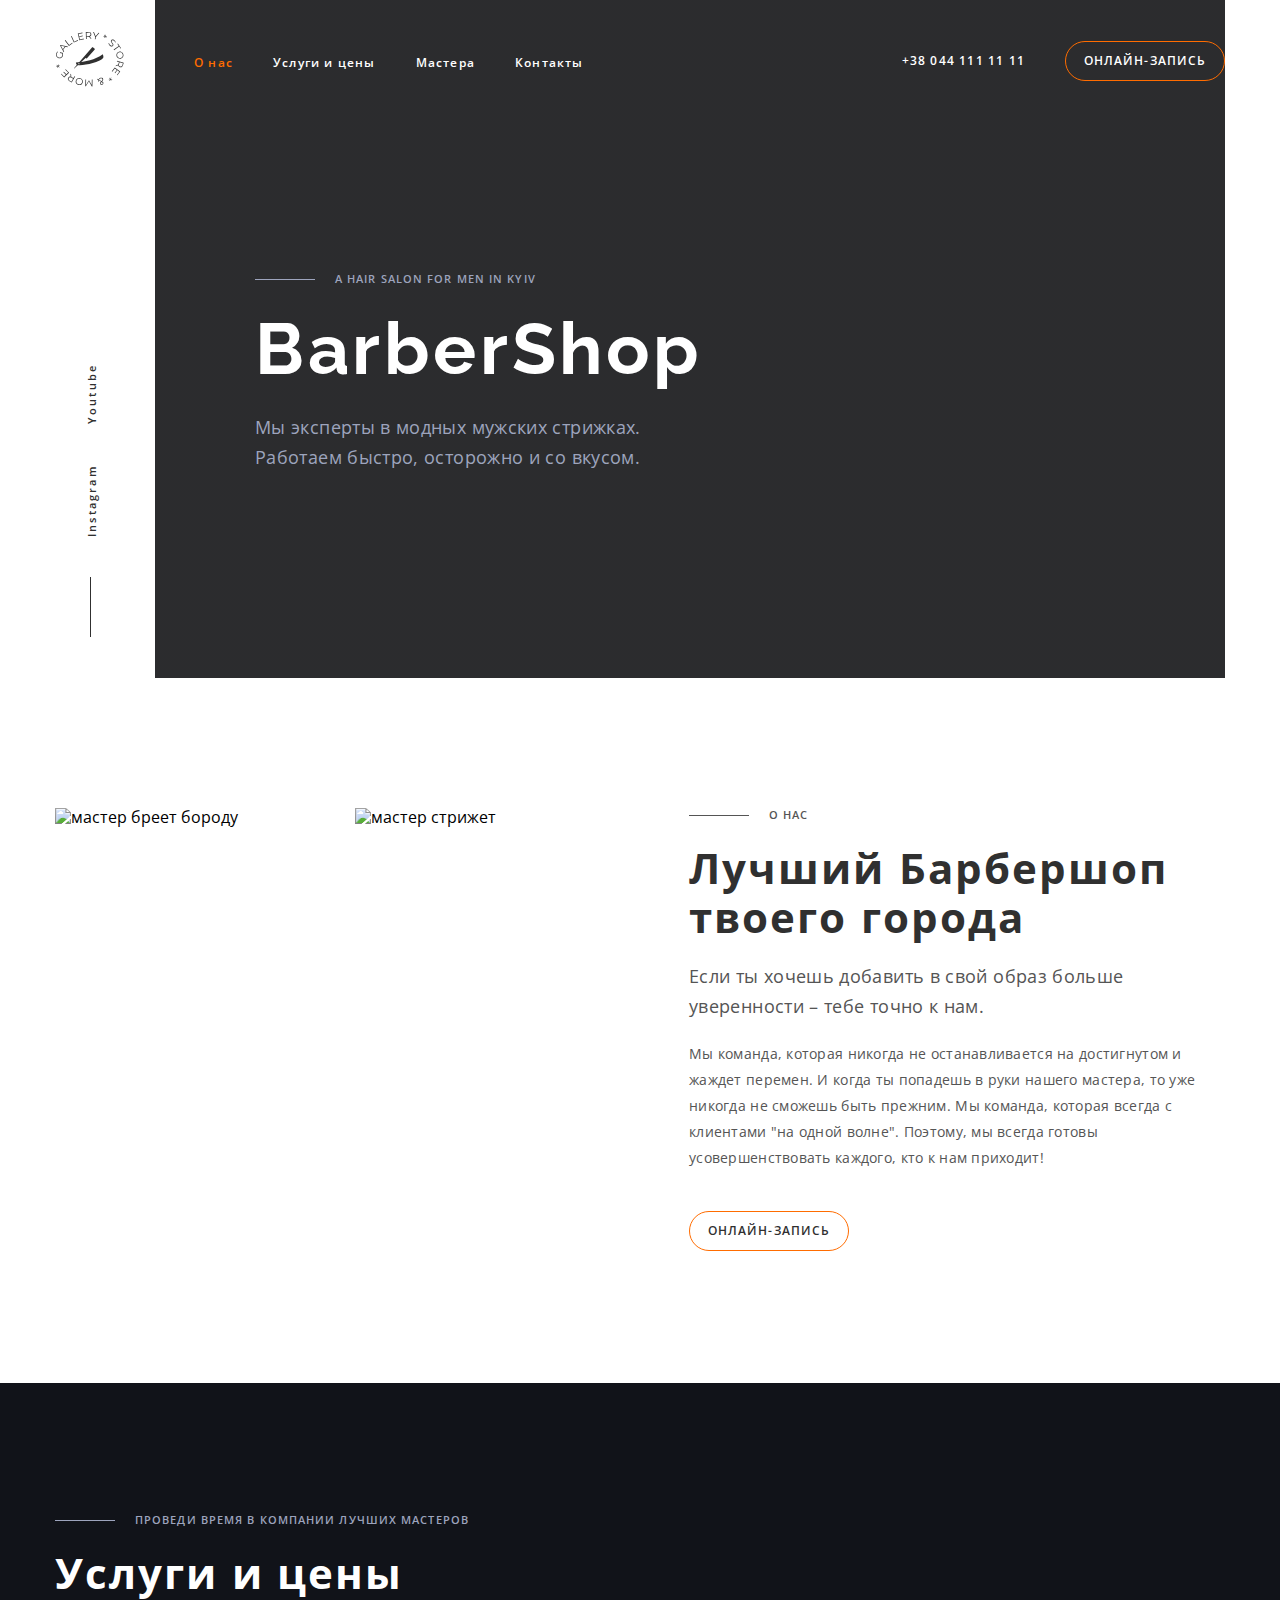
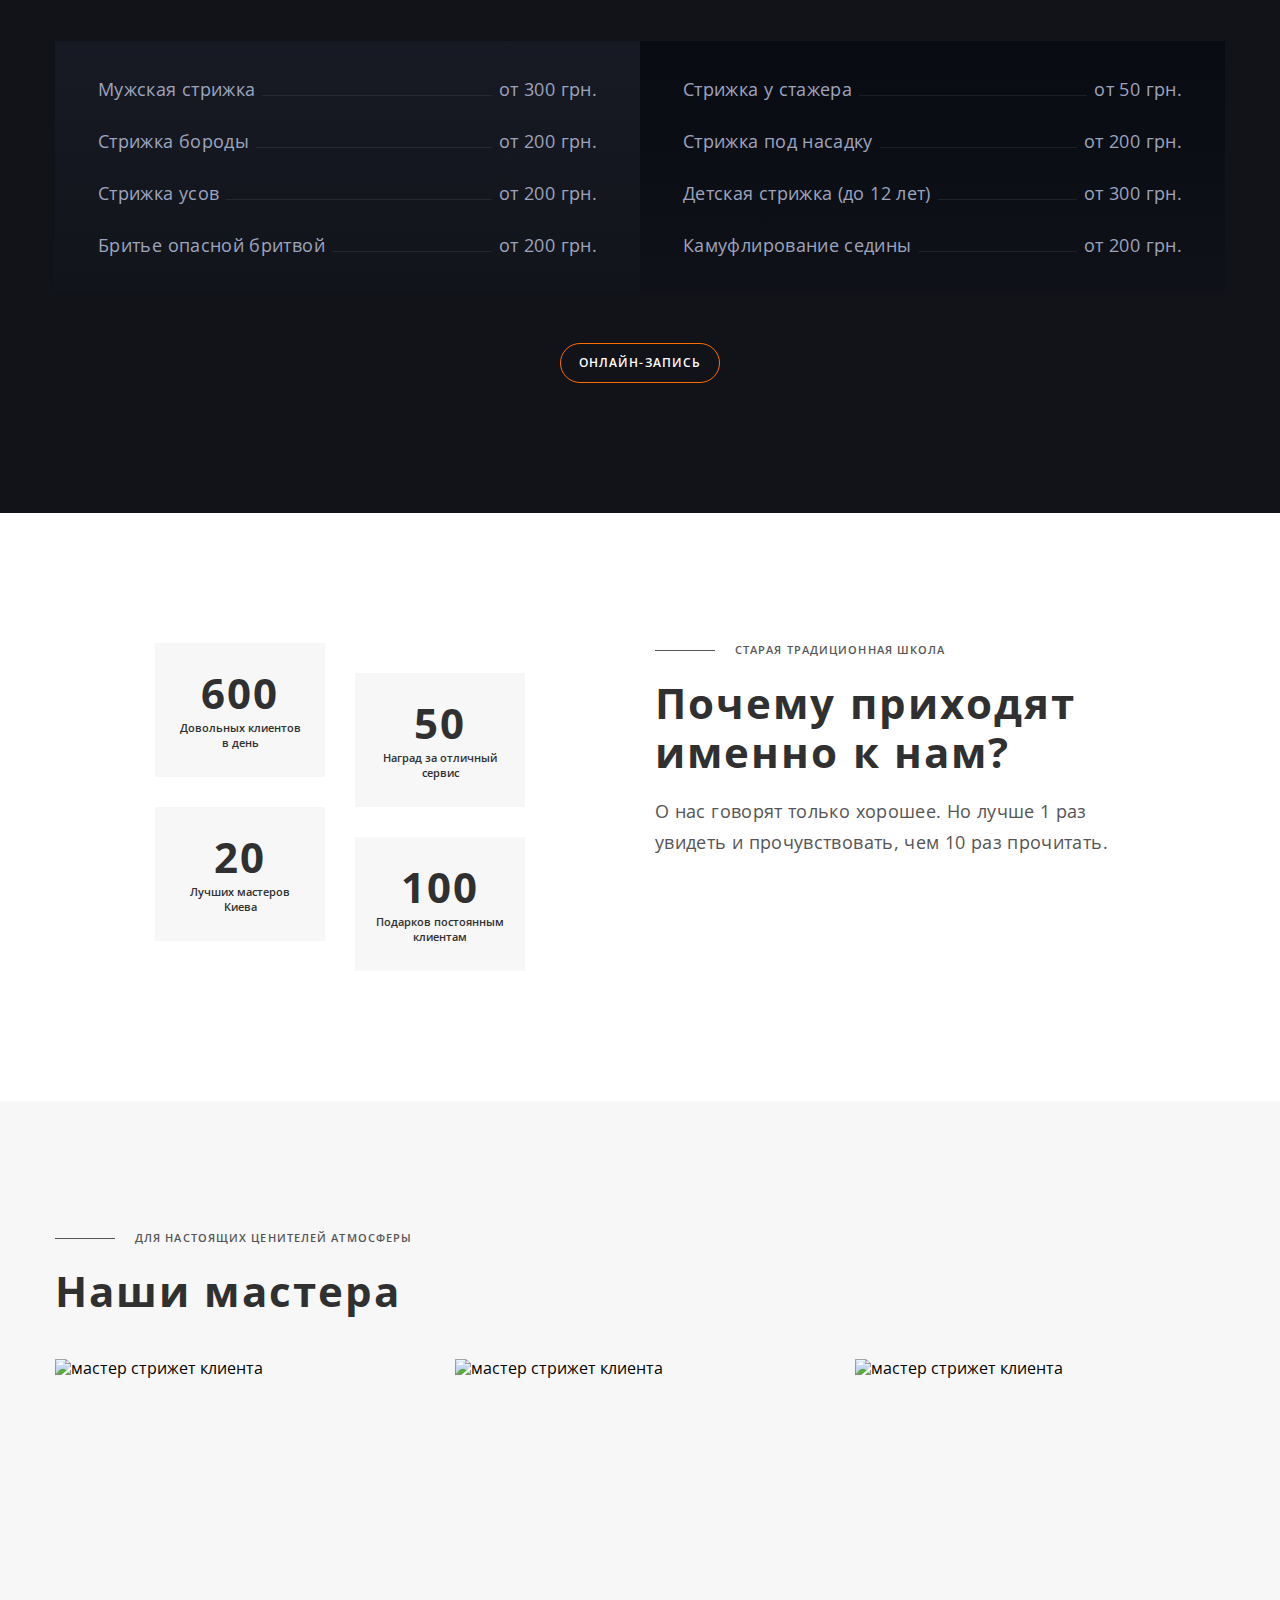
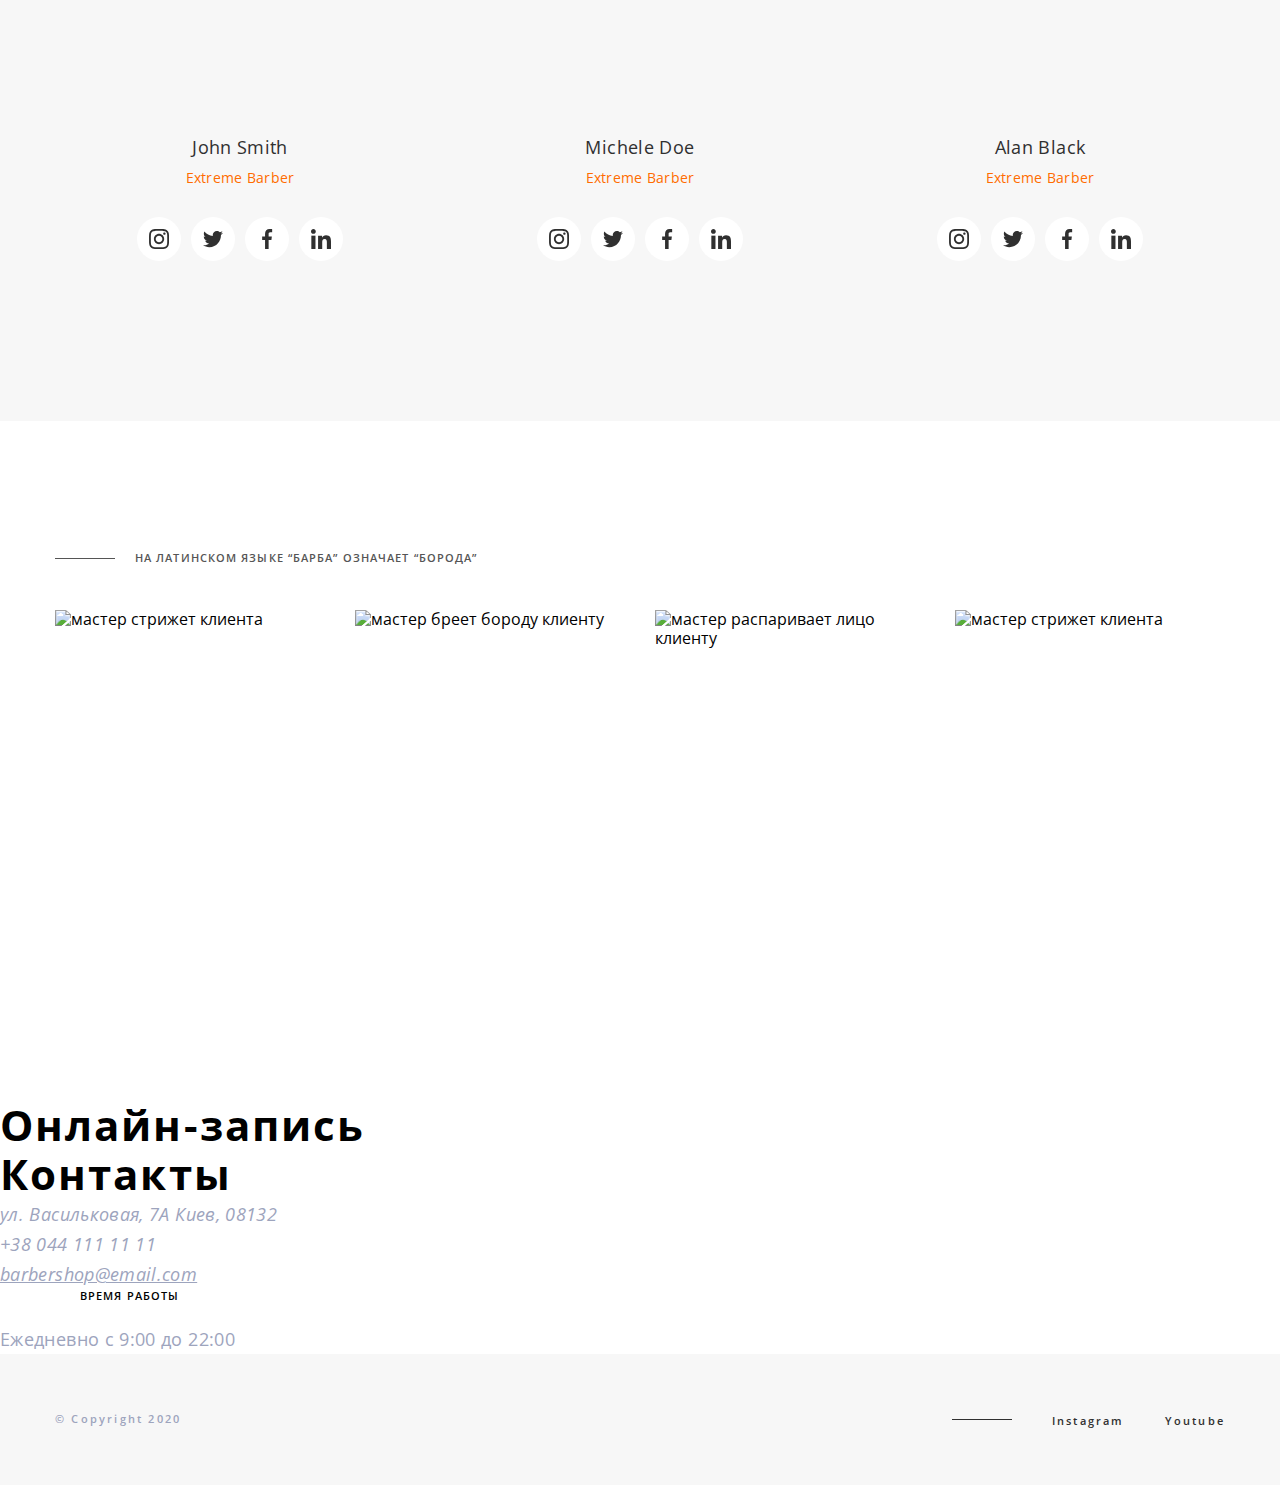
==== commit a1bc7ab1: "classwork" ====
--- a/index.html
+++ b/index.html
@@ -16,30 +16,30 @@
       rel="stylesheet"
       href="https://cdn.jsdelivr.net/npm/modern-normalize@1.1.0/modern-normalize.min.css"
     />
-    <link rel="stylesheet" href="./css/styles.css" />
+    <link rel="stylesheet" href="./css/main.min.css" />
   </head>
   <body>
     <!-- HEADER -->
     <header class="page-header">
-      <div class="container page-header-container">
+      <div class="container page-header__container">
         <nav class="page-navigation">
-          <a class="logo" href="./index.html">
-            <svg class="logo-img" width="69" height="55">
+          <a class="logo page-header__logo" href="./index.html">
+            <svg class="logo__img" width="69" height="55">
               <use href="./images/sprite.svg#logo"></use>
             </svg>
           </a>
           <ul class="menu list">
-            <li class="menu-item">
-              <a class="menu-link link" href="#about">О нас</a>
-            </li>
-            <li class="menu-item">
-              <a class="menu-link link" href="#services">Услуги и цены</a>
-            </li>
-            <li class="menu-item">
-              <a class="menu-link link" href="#employees">Мастера</a>
-            </li>
-            <li class="menu-item">
-              <a class="menu-link link" href="#contacts">Контакты</a>
+            <li class="menu__item">
+              <a class="menu__link menu__link_active link" href="#about">О нас</a>
+            </li>
+            <li class="menu__item">
+              <a class="menu__link link" href="#services">Услуги и цены</a>
+            </li>
+            <li class="menu__item">
+              <a class="menu__link link" href="#employees">Мастера</a>
+            </li>
+            <li class="menu__item">
+              <a class="menu__link link" href="#contacts">Контакты</a>
             </li>
           </ul>
         </nav>
@@ -65,7 +65,7 @@
             </ul>
           </div>
           <div class="hero-right-side">
-            <p class="suptitle suptitle-theme-dark" lang="en">A hair salon for men in Kyiv</p>
+            <p class="suptitle suptitle_theme_dark" lang="en">A hair salon for men in Kyiv</p>
             <h1 class="main-title" lang="en">BarberShop</h1>
             <p class="section-description section-description-theme-dark hero-section-description">
               Мы эксперты в модных мужских стрижках. Работаем быстро, осторожно и со вкусом.
@@ -99,7 +99,7 @@
             </ul>
           </div>
           <div class="about-right-side">
-            <h2 class="suptitle suptitle-theme-light">О НАС</h2>
+            <h2 class="suptitle suptitle_theme_light">О НАС</h2>
             <h3 class="title title-theme-light">Лучший Барбершоп твоего города</h3>
             <p
               class="section-description section-description-theme-light about-section-description"
@@ -119,7 +119,7 @@
       <!-- SERVICES -->
       <section class="services section" id="services">
         <div class="container">
-          <p class="suptitle suptitle-theme-dark">Проведи время в компании лучших мастеров</p>
+          <p class="suptitle suptitle_theme_dark">Проведи время в компании лучших мастеров</p>
           <h2 class="title title-theme-dark">Услуги и цены</h2>
           <div class="services-table-wrapper">
             <table class="services-table list">
@@ -188,7 +188,7 @@
             </ul>
           </div>
           <div class="advantages-right-side">
-            <p class="suptitle suptitle-theme-light">старая традиционная школа</p>
+            <p class="suptitle suptitle_theme_light">старая традиционная школа</p>
             <h2 class="title title-theme-light">Почему приходят именно к нам?</h2>
             <p
               class="section-description section-description-theme-light advantages-section-description"
@@ -202,7 +202,7 @@
       <!-- EMPLOYEES -->
       <section class="employees-section section" id="our-team">
         <div class="container">
-          <p class="suptitle suptitle-theme-light">для настоящих ценителей атмосферы</p>
+          <p class="suptitle suptitle_theme_light">для настоящих ценителей атмосферы</p>
           <h2 class="title title-theme-light employees-section-title">Наши мастера</h2>
           <ul class="employees list">
             <li class="employees-card">
@@ -341,7 +341,7 @@
       <section class="gallery section">
         <div class="container">
           <h2 class="visually-hidden">галерея работ</h2>
-          <p class="suptitle suptitle-theme-light gallery-suptitle">
+          <p class="suptitle suptitle_theme_light gallery-suptitle">
             На латинском языке “барба” означает “борода”
           </p>
           <ul class="gallery-list list">
--- a/css/main.min.css
+++ b/css/main.min.css
@@ -0,0 +1 @@
+:root{--primary-font: "Open Sans", sans-serif;--secondary-font: "Raleway", sans-serif;--primary-text-color-theme-dark: #9da4bd;--primary-text-color-theme-light: #555555;--secondary-text-color-theme-dark: #ffffff;--secondary-text-color-theme-light: #303030;--accent-color: #ff6c00;--transition-dur-and-func: 250ms linear}.visually-hidden{position:absolute;width:1px;height:1px;margin:-1px;padding:0;overflow:hidden;border:0;clip:rect(0 0 0 0)}.social-list-link,.modal-close-btn{display:flex;align-items:center;justify-content:center}h1,h2,h3,h4,p{margin-top:0;margin-bottom:0}ul,ol{margin-top:0;margin-bottom:0;padding-left:0}img{display:block}.link{text-decoration:none}.list{list-style:none}button{cursor:pointer}body{font-family:var(--primary-font)}.container{width:1200px;margin-left:auto;margin-right:auto;padding-left:15px;padding-right:15px}.section{padding-top:130px;padding-bottom:130px}.modal-btn{min-width:160px;min-height:40px;padding:6px 16px;border:1px solid var(--accent-color);border-radius:25px;background-color:rgba(0,0,0,0);font-size:12px;font-weight:600;line-height:1.33;letter-spacing:.09em;text-transform:uppercase;cursor:pointer;transition:background-color var(--transition-dur-and-func),color var(--transition-dur-and-func)}.modal-btn:hover,.modal-btn:focus{background-color:var(--accent-color);color:var(--secondary-text-color-theme-dark)}.modal-btn-theme-dark{color:var(--secondary-text-color-theme-dark)}.modal-btn-theme-light{color:var(--secondary-text-color-theme-light)}.media-list{display:flex;align-items:center}.media-list::before{width:60px;height:1px;flex-shrink:0;content:"";margin-right:40px;background-color:var(--secondary-text-color-theme-light)}.media-list-item:not(:last-child){margin-right:40px}.media-list-link{font-size:11px;font-weight:600;line-height:1.36;letter-spacing:.2em;color:var(--secondary-text-color-theme-light);transition:color var(--transition-dur-and-func)}.media-list-link:hover,.media-list-link:focus{color:var(--accent-color)}.suptitle{display:flex;align-items:center;font-weight:600;font-size:11px;line-height:1.36;letter-spacing:.1em;text-transform:uppercase;margin-bottom:20px}.suptitle::before{width:60px;height:1px;content:"";margin-right:20px}.suptitle_theme_dark{color:var(--primary-text-color-theme-dark)}.suptitle_theme_dark::before{background-color:var(--primary-text-color-theme-dark)}.suptitle_theme_light{color:var(--primary-text-color-theme-light)}.suptitle_theme_light::before{background-color:var(--primary-text-color-theme-light)}.section-description{font-weight:400;font-size:18px;line-height:1.67;letter-spacing:.02em}.section-description-theme-dark{color:var(--primary-text-color-theme-dark)}.section-description-theme-light{color:var(--primary-text-color-theme-light)}.title{font-family:var(--secondary-font-family);font-weight:700;font-size:42px;line-height:1.17;letter-spacing:.05em}.title-theme-dark{color:var(--secondary-text-color-theme-dark);margin-bottom:44px}.title-theme-light{color:var(--secondary-text-color-theme-light);margin-bottom:20px}.backdrop{position:fixed;top:0;left:0;z-index:100;width:100%;height:100%;background-color:rgba(0,0,0,.5);transition:opacity 500ms linear,visibility 500ms linear}.backdrop.is-hidden{opacity:0;visibility:hidden;pointer-events:none}.modal{position:absolute;top:50%;left:50%;width:528px;height:580px;padding:40px;transform:translate(-50%, -50%);background-color:#fff}.modal-close-btn{position:absolute;top:10px;right:10px;width:30px;height:30px;border:1px solid #555;border-radius:50%;background-color:rgba(0,0,0,0);padding:0}.contact-form{display:flex;flex-direction:column}.contact-form-element-desc{display:block;font-size:14px;margin-bottom:6px}.contact-form-field{margin-bottom:20px}.contact-form-input-wrapper{position:relative;display:block}.contact-form-input{width:100%;height:40px;border:1px solid #555;padding-left:42px;padding-right:10px;transition:border-color var(--transition-dur-and-func)}.contact-form-input:focus{outline:none;border-color:var(--accent-color)}.contact-form-icon{position:absolute;top:50%;left:12px;transform:translateY(-50%);display:block;width:18px;height:18px;background-color:teal;transition:background-color var(--transition-dur-and-func)}.contact-form-input:focus+.contact-form-icon{background-color:var(--accent-color)}.contact-form-message{width:100%;height:100px;resize:none;padding:10px 16px;transition:border-color var(--transition-dur-and-func)}.contact-form-message:focus{outline:none;border-color:var(--accent-color)}.contact-form-checkbox-desc{font-size:14px;display:flex;align-items:center;margin-bottom:40px}.contact-form-checkbox-desc::before{display:block;width:18px;height:18px;border:1px solid #555;content:"";cursor:pointer;margin-right:10px}.contact-form-checkbox:checked+.contact-form-checkbox-desc::before{background-color:var(--accent-color);box-shadow:inset 0 0 0 4px #fff}.contact-form-checkbox:focus+.contact-form-checkbox-desc::before{outline:2px solid rgba(0,0,255,.5)}.contact-form-submit{min-width:160px;min-height:40px;align-self:center;padding:6px 16px;border:1px solid var(--accent-color);border-radius:25px;background-color:rgba(0,0,0,0);font-weight:600;font-size:12px;line-height:1.33;letter-spacing:.09em;text-transform:uppercase;cursor:pointer;color:var(--secondary-text-color-theme-light);transition:background-color var(--transition-dur-and-func),color var(--transition-dur-and-func)}.contact-form-submit:hover,.contact-form-submit:focus{background-color:var(--accent-color);color:var(--secondary-text-color-theme-dark)}.page-header{position:absolute;width:100%;padding-top:32px;padding-bottom:32px}.page-header__container{display:flex;align-items:center}.page-navigation{display:flex;align-items:center}.page-header__logo{margin-right:70px}.logo__img{--logo-fill-color: #303030;fill:#303030}.logo:hover .logo__img,.logo:focus .logo__img{--logo-fill-color: #ff6c00}.menu{display:flex}.menu__item:not(:last-child){margin-right:40px}.menu__link{font-weight:600;font-size:12px;line-height:1.33;letter-spacing:.1em;color:var(--secondary-text-color-theme-dark);transition:color var(--transition-dur-and-func)}.menu__link:hover,.menu__link:focus{color:var(--accent-color)}.menu__link_active{color:var(--accent-color)}.contact-phone-number{font-weight:600;font-size:12px;line-height:1.33;letter-spacing:.1em;margin-left:auto;margin-right:40px;color:var(--secondary-text-color-theme-dark);transition:color var(--transition-dur-and-func)}.contact-phone-number:hover,.contact-phone-number:focus{color:var(--accent-color)}.hero-container{display:flex}.hero-left-side{display:flex;align-items:flex-end;width:100px;padding-left:26px;padding-bottom:40px}.hero-media-list{transform:rotate(-90deg) translateX(-18px);transform-origin:left top}.hero-right-side{flex-grow:1;padding-left:100px;padding-top:272px;padding-bottom:206px;background-color:#303030;background-image:linear-gradient(rgba(25, 28, 38, 0.2), rgba(25, 28, 38, 0.2)),url("../images/hero/bg.jpg");background-size:cover}.hero-section-description{width:400px}.main-title{font-family:var(--secondary-font);font-weight:700;font-size:72px;line-height:1.18;letter-spacing:.05em;margin-bottom:20px;color:var(--secondary-text-color-theme-dark)}.about-container{display:flex;justify-content:space-between}.about-left-side,.about-right-side{flex-basis:calc((100% - 30px)/2)}.about-right-side{padding-left:34px}.about-gallery{display:flex;justify-content:space-between}.about-section-description{margin-bottom:20px}.about-text{font-weight:400;font-size:14px;line-height:1.86;letter-spacing:.02em;color:var(--primary-text-color-theme-light);margin-bottom:40px}.services{background-color:#111319;background-image:url("../images/services/bg.png");background-size:cover}.services-table-wrapper{display:flex;margin-bottom:50px}.services-table{flex-basis:50%;padding:30px 40px}.services-table:first-child{background-image:linear-gradient(180deg, #171a24 0%, rgba(23, 26, 36, 0.2) 100%)}.services-table:last-child{background-image:linear-gradient(180deg, #090b13 0%, rgba(9, 11, 19, 0.2) 100%)}.services-table-row{display:flex;justify-content:space-between;align-items:baseline}.services-table-row::before{flex-grow:1;height:1px;content:"";margin-right:6px;margin-left:6px;background-color:rgba(157,164,189,.12)}.services-table-row:not(:last-child){margin-bottom:20px}.services-table-name{order:-1}.services-table-name,.services-table-price{font-weight:400;font-size:18px;line-height:1.67;letter-spacing:.02em;color:var(--primary-text-color-theme-dark)}.services-modal-btn{display:block;margin:0 auto}.advantages-container{display:flex;justify-content:space-between}.advantages-left-side,.advantages-right-side{flex-basis:calc((100% - 30px)/2)}.advantages-list{display:flex;flex-wrap:wrap;justify-content:space-between;align-items:flex-start;width:370px;margin:0 auto}.advantages-list-item{width:170px;min-height:134px;padding:21px;background-color:#f7f7f7}.advantages-list-item:nth-child(even){margin-top:30px}.advantages-list-quantity{font-weight:700;font-size:42px;line-height:1.36;text-align:center;letter-spacing:.05em;color:var(--secondary-text-color-theme-light)}.advantages-list-description{font-weight:600;font-size:11px;line-height:1.36;text-align:center;color:var(--secondary-text-color-theme-light)}.advantages-section-description{max-width:460px}.employees-section{background-color:#f7f7f7}.employees-section-title{margin-bottom:44px}.employees{display:flex;flex-wrap:wrap;gap:30px}.employees-card-content{padding-top:30px;padding-bottom:30px;padding-left:10px;padding-right:10px}.employees-card{width:calc((100% - 60px)/3)}.employees-name{font-weight:400;font-size:18px;line-height:1.39;text-align:center;letter-spacing:.02em;color:var(--secondary-text-color-theme-light);margin-bottom:8px}.employees-position{font-weight:400;font-size:14px;line-height:1.36;text-align:center;letter-spacing:.02em;color:var(--accent-color);margin-bottom:30px}.social-list{display:flex;justify-content:center;column-gap:10px}.social-list-link{width:44px;height:44px;border-radius:50%;background-color:#fff;transition:background-color var(--transition-dur-and-func)}.social-list-link:hover,.social-list-link:focus{background-color:#303030}.social-list-icon{width:20px;height:20px;fill:#303030;transition:fill var(--transition-dur-and-func)}.social-list-link:hover .social-list-icon,.social-list-link:focus .social-list-icon{fill:var(--accent-color)}.gallery-suptitle{margin-bottom:44px}.gallery-list{display:flex;flex-wrap:wrap;margin-left:-30px;margin-top:-30px}.gallery-list-item{flex-basis:calc((100% - 120px)/4);margin-left:30px;margin-top:30px}.contact-list-link{font-weight:400;font-size:18px;line-height:1.67;letter-spacing:.02em;color:var(--primary-text-color-theme-dark);transition:color var(--transition-dur-and-func)}.contact-list-link:hover,.contact-list-link:focus{color:var(--accent-color)}.contact-info-date{font-weight:400;font-size:18px;line-height:1.67;letter-spacing:.02em;color:var(--primary-text-color-theme-dark)}.footer{padding-top:56px;padding-bottom:56px;background-color:#f7f7f7}.footer-container{display:flex;align-items:center;justify-content:space-between}.copyright{font-weight:600;font-size:11px;line-height:1.36;letter-spacing:.2em;color:var(--primary-text-color-theme-dark)}/*# sourceMappingURL=main.min.css.map */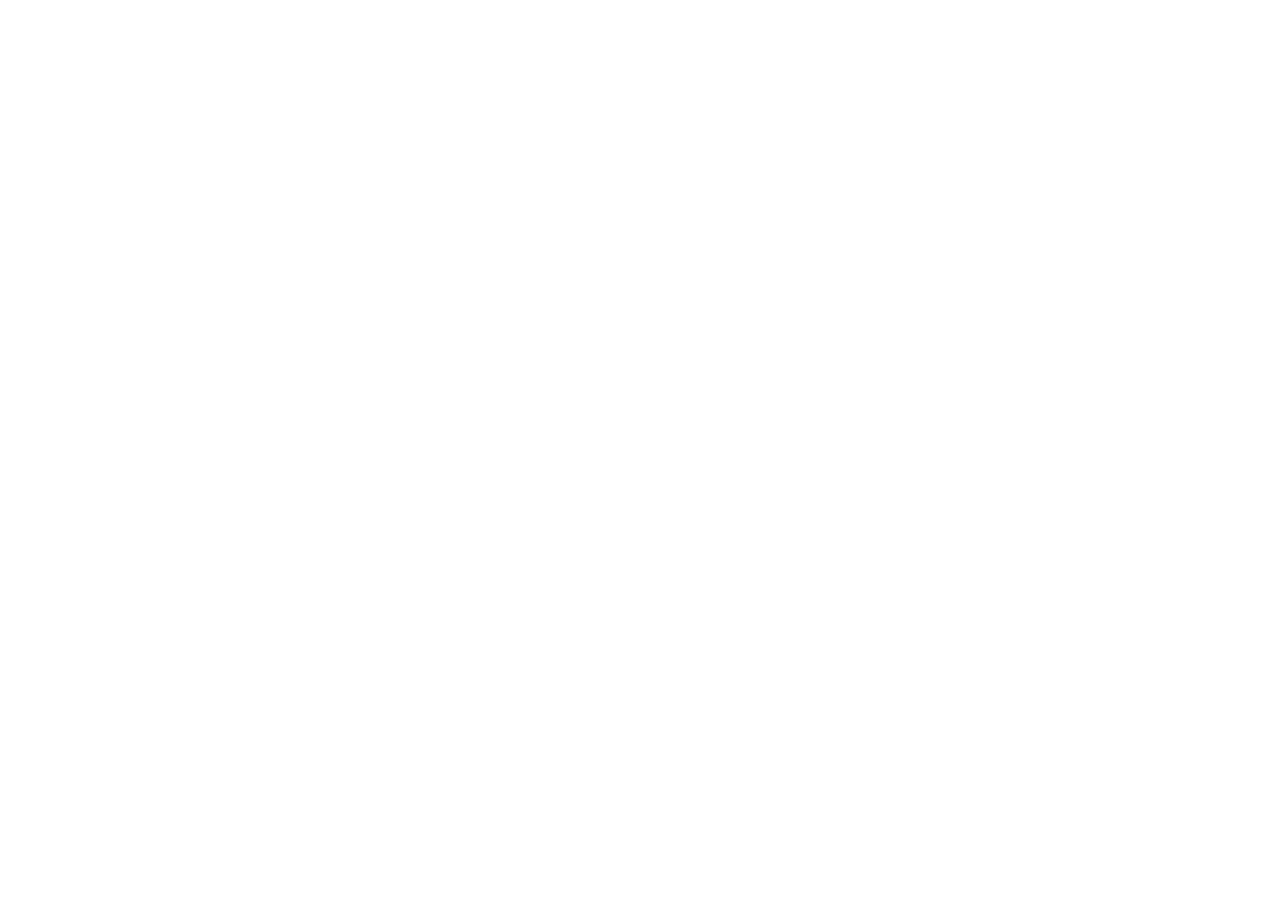
==== commit 16267886: "preparation of class work" ====
--- a/index.html
+++ b/index.html
@@ -1,496 +1,17 @@
 <!DOCTYPE html>
-
 <html lang="ru">
   <head>
     <meta charset="UTF-8" />
-    <meta http-equiv="X-UA-Compatible" content="IE=edge" />
     <meta name="viewport" content="width=device-width, initial-scale=1.0" />
-    <title>Барбершоп</title>
-    <link rel="preconnect" href="https://fonts.googleapis.com" />
-    <link rel="preconnect" href="https://fonts.gstatic.com" crossorigin />
-    <link
-      href="https://fonts.googleapis.com/css2?family=Open+Sans:wght@400;600;700&family=Raleway:wght@700&display=swap"
-      rel="stylesheet"
-    />
+    <title>Media</title>
     <link
       rel="stylesheet"
-      href="https://cdn.jsdelivr.net/npm/modern-normalize@1.1.0/modern-normalize.min.css"
+      href="https://cdnjs.cloudflare.com/ajax/libs/modern-normalize/1.0.0/modern-normalize.min.css"
+      integrity="sha512-ISS7cAi1PEhQ8jnbJpJZMd29NlhNj4AWYyLOSp2CE/CsHxTCu+r+t0D2yoJudVrd0/8fTVPUVDzY5Tvli75u/g=="
+      crossorigin="anonymous"
     />
-    <link rel="stylesheet" href="./css/main.min.css" />
+    <link rel="stylesheet" href="./css/styles.css" />
   </head>
-  <body>
-    <!-- HEADER -->
-    <header class="page-header">
-      <div class="container page-header__container">
-        <nav class="page-navigation">
-          <a class="logo page-header__logo" href="./index.html">
-            <svg class="logo__img" width="69" height="55">
-              <use href="./images/sprite.svg#logo"></use>
-            </svg>
-          </a>
-          <ul class="menu list">
-            <li class="menu__item">
-              <a class="menu__link menu__link_active link" href="#about">О нас</a>
-            </li>
-            <li class="menu__item">
-              <a class="menu__link link" href="#services">Услуги и цены</a>
-            </li>
-            <li class="menu__item">
-              <a class="menu__link link" href="#employees">Мастера</a>
-            </li>
-            <li class="menu__item">
-              <a class="menu__link link" href="#contacts">Контакты</a>
-            </li>
-          </ul>
-        </nav>
-        <a class="contact-phone-number link" href="tel:+380441111111">+38 044 111 11 11</a>
-        <button class="modal-btn modal-btn-theme-dark" type="button" data-modal-open>
-          онлайн-запись
-        </button>
-      </div>
-    </header>
 
-    <main>
-      <!-- HERO -->
-      <section class="hero">
-        <div class="container hero-container">
-          <div class="hero-left-side">
-            <ul class="media-list hero-media-list list">
-              <li class="media-list-item">
-                <a class="media-list-link link" href="" lang="en">Instagram</a>
-              </li>
-              <li class="media-list-item">
-                <a class="media-list-link link" href="" lang="en">Youtube</a>
-              </li>
-            </ul>
-          </div>
-          <div class="hero-right-side">
-            <p class="suptitle suptitle_theme_dark" lang="en">A hair salon for men in Kyiv</p>
-            <h1 class="main-title" lang="en">BarberShop</h1>
-            <p class="section-description section-description-theme-dark hero-section-description">
-              Мы эксперты в модных мужских стрижках. Работаем быстро, осторожно и со вкусом.
-            </p>
-          </div>
-        </div>
-      </section>
-      <!-- ABOUT -->
-      <section class="about section" id="about">
-        <div class="container about-container">
-          <div class="about-left-side">
-            <ul class="about-gallery list">
-              <li class="about-gallery-item">
-                <img
-                  class="about-gallery-img"
-                  src="./images/about/about-img-1.jpg"
-                  alt="мастер бреет бороду"
-                  width="270"
-                  height="445"
-                />
-              </li>
-              <li class="about-gallery-item">
-                <img
-                  class="about-gallery-img"
-                  src="./images/about/about-img-2.jpg"
-                  alt="мастер стрижет"
-                  width="270"
-                  height="445"
-                />
-              </li>
-            </ul>
-          </div>
-          <div class="about-right-side">
-            <h2 class="suptitle suptitle_theme_light">О НАС</h2>
-            <h3 class="title title-theme-light">Лучший Барбершоп твоего города</h3>
-            <p
-              class="section-description section-description-theme-light about-section-description"
-            >
-              Если ты хочешь добавить в свой образ больше уверенности – тебе точно к нам.
-            </p>
-            <p class="about-text">
-              Мы команда, которая никогда не останавливается на достигнутом и жаждет перемен. И
-              когда ты попадешь в руки нашего мастера, то уже никогда не сможешь быть прежним. Мы
-              команда, которая всегда с клиентами "на одной волне". Поэтому, мы всегда готовы
-              усовершенствовать каждого, кто к нам приходит!
-            </p>
-            <button class="modal-btn modal-btn-theme-light" type="button">онлайн-запись</button>
-          </div>
-        </div>
-      </section>
-      <!-- SERVICES -->
-      <section class="services section" id="services">
-        <div class="container">
-          <p class="suptitle suptitle_theme_dark">Проведи время в компании лучших мастеров</p>
-          <h2 class="title title-theme-dark">Услуги и цены</h2>
-          <div class="services-table-wrapper">
-            <table class="services-table list">
-              <tr class="services-table-row">
-                <td class="services-table-name">Мужская стрижка</td>
-                <td class="services-table-price">от 300 грн.</td>
-              </tr>
-              <tr class="services-table-row">
-                <td class="services-table-name">Стрижка бороды</td>
-                <td class="services-table-price">от 200 грн.</td>
-              </tr>
-              <tr class="services-table-row">
-                <td class="services-table-name">Стрижка усов</td>
-                <td class="services-table-price">от 200 грн.</td>
-              </tr>
-              <tr class="services-table-row">
-                <td class="services-table-name">Бритье опасной бритвой</td>
-                <td class="services-table-price">от 200 грн.</td>
-              </tr>
-            </table>
-            <table class="services-table list">
-              <tr class="services-table-row">
-                <td class="services-table-name">Cтрижка у стажера</td>
-                <td class="services-table-price">от 50 грн.</td>
-              </tr>
-              <tr class="services-table-row">
-                <td class="services-table-name">Стрижка под насадку</td>
-                <td class="services-table-price">от 200 грн.</td>
-              </tr>
-              <tr class="services-table-row">
-                <td class="services-table-name">Детская стрижка (до 12 лет)</td>
-                <td class="services-table-price">от 300 грн.</td>
-              </tr>
-              <tr class="services-table-row">
-                <td class="services-table-name">Камуфлирование седины</td>
-                <td class="services-table-price">от 200 грн.</td>
-              </tr>
-            </table>
-          </div>
-          <button class="modal-btn modal-btn-theme-dark services-modal-btn" type="button">
-            онлайн-запись
-          </button>
-        </div>
-      </section>
-      <!-- ADVANTAGES -->
-      <section class="advantages section">
-        <div class="container advantages-container">
-          <div class="advantages-left-side">
-            <ul class="advantages-list list">
-              <li class="advantages-list-item">
-                <p class="advantages-list-quantity">600</p>
-                <p class="advantages-list-description">Довольных клиентов в день</p>
-              </li>
-              <li class="advantages-list-item">
-                <p class="advantages-list-quantity">50</p>
-                <p class="advantages-list-description">Наград за отличный сервис</p>
-              </li>
-              <li class="advantages-list-item">
-                <p class="advantages-list-quantity">20</p>
-                <p class="advantages-list-description">Лучших мастеров Киева</p>
-              </li>
-              <li class="advantages-list-item">
-                <p class="advantages-list-quantity">100</p>
-                <p class="advantages-list-description">Подарков постоянным клиентам</p>
-              </li>
-            </ul>
-          </div>
-          <div class="advantages-right-side">
-            <p class="suptitle suptitle_theme_light">старая традиционная школа</p>
-            <h2 class="title title-theme-light">Почему приходят именно к нам?</h2>
-            <p
-              class="section-description section-description-theme-light advantages-section-description"
-            >
-              О нас говорят только хорошее. Но лучше 1 раз увидеть и прочувствовать, чем 10 раз
-              прочитать.
-            </p>
-          </div>
-        </div>
-      </section>
-      <!-- EMPLOYEES -->
-      <section class="employees-section section" id="our-team">
-        <div class="container">
-          <p class="suptitle suptitle_theme_light">для настоящих ценителей атмосферы</p>
-          <h2 class="title title-theme-light employees-section-title">Наши мастера</h2>
-          <ul class="employees list">
-            <li class="employees-card">
-              <img
-                class="employees-photo"
-                src="./images/employees/john-smith.jpg"
-                alt="мастер стрижет клиента"
-                width="370"
-                height="346"
-              />
-              <div class="employees-card-content">
-                <h3 class="employees-name" lang="en">John Smith</h3>
-                <p class="employees-position" lang="en">Extreme Barber</p>
-                <ul class="social-list list">
-                  <li class="social-list-item">
-                    <a href="" class="social-list-link">
-                      <svg class="social-list-icon">
-                        <use href="./images/sprite.svg#instagram"></use>
-                      </svg>
-                    </a>
-                  </li>
-                  <li class="social-list-item">
-                    <a href="" class="social-list-link">
-                      <svg class="social-list-icon">
-                        <use href="./images/sprite.svg#twitter"></use>
-                      </svg>
-                    </a>
-                  </li>
-                  <li class="social-list-item">
-                    <a href="" class="social-list-link">
-                      <svg class="social-list-icon">
-                        <use href="./images/sprite.svg#facebook"></use>
-                      </svg>
-                    </a>
-                  </li>
-                  <li class="social-list-item">
-                    <a href="" class="social-list-link">
-                      <svg class="social-list-icon">
-                        <use href="./images/sprite.svg#linkedin"></use>
-                      </svg>
-                    </a>
-                  </li>
-                </ul>
-              </div>
-            </li>
-            <li class="employees-card">
-              <img
-                class="employees-photo"
-                src="./images/employees/michele-doe.jpg"
-                alt="мастер стрижет клиента"
-                width="370"
-                height="346"
-              />
-              <div class="employees-card-content">
-                <h3 class="employees-name" lang="en">Michele Doe</h3>
-                <p class="employees-position" lang="en">Extreme Barber</p>
-                <ul class="social-list list">
-                  <li class="social-list-item">
-                    <a href="" class="social-list-link">
-                      <svg class="social-list-icon">
-                        <use href="./images/sprite.svg#instagram"></use>
-                      </svg>
-                    </a>
-                  </li>
-                  <li class="social-list-item">
-                    <a href="" class="social-list-link">
-                      <svg class="social-list-icon">
-                        <use href="./images/sprite.svg#twitter"></use>
-                      </svg>
-                    </a>
-                  </li>
-                  <li class="social-list-item">
-                    <a href="" class="social-list-link">
-                      <svg class="social-list-icon">
-                        <use href="./images/sprite.svg#facebook"></use>
-                      </svg>
-                    </a>
-                  </li>
-                  <li class="social-list-item">
-                    <a href="" class="social-list-link">
-                      <svg class="social-list-icon">
-                        <use href="./images/sprite.svg#linkedin"></use>
-                      </svg>
-                    </a>
-                  </li>
-                </ul>
-              </div>
-            </li>
-            <li class="employees-card">
-              <img
-                class="employees-photo"
-                src="./images/employees/alan-black.jpg"
-                alt="мастер стрижет клиента"
-                width="370"
-                height="346"
-              />
-              <div class="employees-card-content">
-                <h3 class="employees-name" lang="en">Alan Black</h3>
-                <p class="employees-position" lang="en">Extreme Barber</p>
-                <ul class="social-list list">
-                  <li class="social-list-item">
-                    <a href="" class="social-list-link">
-                      <svg class="social-list-icon">
-                        <use href="./images/sprite.svg#instagram"></use>
-                      </svg>
-                    </a>
-                  </li>
-                  <li class="social-list-item">
-                    <a href="" class="social-list-link">
-                      <svg class="social-list-icon">
-                        <use href="./images/sprite.svg#twitter"></use>
-                      </svg>
-                    </a>
-                  </li>
-                  <li class="social-list-item">
-                    <a href="" class="social-list-link">
-                      <svg class="social-list-icon">
-                        <use href="./images/sprite.svg#facebook"></use>
-                      </svg>
-                    </a>
-                  </li>
-                  <li class="social-list-item">
-                    <a href="" class="social-list-link">
-                      <svg class="social-list-icon">
-                        <use href="./images/sprite.svg#linkedin"></use>
-                      </svg>
-                    </a>
-                  </li>
-                </ul>
-              </div>
-            </li>
-          </ul>
-        </div>
-      </section>
-      <!-- GALLERY -->
-      <section class="gallery section">
-        <div class="container">
-          <h2 class="visually-hidden">галерея работ</h2>
-          <p class="suptitle suptitle_theme_light gallery-suptitle">
-            На латинском языке “барба” означает “борода”
-          </p>
-          <ul class="gallery-list list">
-            <li class="gallery-list-item">
-              <img
-                class="gallery-list-img"
-                src="./images/gallery/gallery-img-1.jpg"
-                alt="мастер стрижет клиента"
-                width="270"
-                height="360"
-              />
-            </li>
-            <li class="gallery-list-item">
-              <img
-                class="gallery-list-img"
-                src="./images/gallery/gallery-img-2.jpg"
-                alt="мастер бреет бороду клиенту"
-                width="270"
-                height="360"
-              />
-            </li>
-            <li class="gallery-list-item">
-              <img
-                class="gallery-list-img"
-                src="./images/gallery/gallery-img-3.jpg"
-                alt="мастер распаривает лицо клиенту"
-                width="270"
-                height="360"
-              />
-            </li>
-            <li class="gallery-list-item">
-              <img
-                class="gallery-list-img"
-                src="./images/gallery/gallery-img-4.jpg"
-                alt="мастер стрижет клиента"
-                width="270"
-                height="360"
-              />
-            </li>
-          </ul>
-        </div>
-      </section>
-      <div id="contacts">
-        <!-- CONTACT FORM -->
-        <section class="contact-form-section">
-          <h2 class="title">Онлайн-запись</h2>
-        </section>
-        <!-- CONTACT INFORMATION -->
-        <section class="contact-info-section">
-          <h2 class="title">Контакты</h2>
-          <address>
-            <ul class="contact-list list">
-              <li class="contact-list-item">
-                <a
-                  class="contact-list-link link"
-                  href="https://goo.gl/maps/fSdhoyAyDwtJdrEC6"
-                  target="_blank"
-                  >ул. Васильковая, 7А Киев, 08132</a
-                >
-              </li>
-              <li class="contact-list-item">
-                <a class="contact-list-link link" href="tel:+380441111111">+38 044 111 11 11</a>
-              </li>
-              <li class="contact-list-item">
-                <a class="contact-list-link" href="mailto:barbershop@email.com"
-                  >barbershop@email.com</a
-                >
-              </li>
-            </ul>
-          </address>
-          <h3 class="suptitle">время работы</h3>
-          <p class="contact-info-date">Ежедневно с 9:00 до 22:00</p>
-        </section>
-      </div>
-    </main>
-    <!-- FOOTER -->
-    <footer class="footer">
-      <div class="container footer-container">
-        <p class="copyright">&#xa9; Copyright 2020</p>
-        <ul class="media-list list">
-          <li class="media-list-item">
-            <a class="media-list-link link" href="" lang="en">Instagram</a>
-          </li>
-          <li class="media-list-item">
-            <a class="media-list-link link" href="" lang="en">Youtube</a>
-          </li>
-        </ul>
-      </div>
-    </footer>
-
-    <div class="backdrop is-hidden" data-modal>
-      <div class="modal">
-        <button class="modal-close-btn" data-modal-close>
-          <svg class="modal-close-btn-icon" width="18" height="18">
-            <use href="./images/sprite.svg#close-icon"></use>
-          </svg>
-        </button>
-
-        <form class="contact-form">
-          <label class="contact-form-field">
-            <span class="contact-form-element-desc">Имя*</span>
-            <span class="contact-form-input-wrapper">
-              <input
-                type="text"
-                class="contact-form-input"
-                name="user_name"
-                required
-                minlength="2"
-                pattern="^[a-zA-Zа-яА-Я]+$"
-              />
-              <span class="contact-form-icon"></span>
-            </span>
-          </label>
-          <label class="contact-form-field">
-            <span class="contact-form-element-desc">Телефон*</span>
-            <span class="contact-form-input-wrapper">
-              <input
-                type="tel"
-                class="contact-form-input"
-                name="user_phone_number"
-                required
-                pattern="[0-9]{3}-[0-9]{3}-[0-9]{2}-[0-9]{2}"
-                title="xxx-xxx-xx-xx"
-              />
-              <span class="contact-form-icon"></span>
-            </span>
-          </label>
-          <label class="contact-form-field">
-            <span class="contact-form-element-desc">Сообщение</span>
-            <textarea
-              name="user_message"
-              class="contact-form-message"
-              placeholder="Введите текст"
-            ></textarea>
-          </label>
-          <input
-            id="user-policy"
-            name="user_policy"
-            type="checkbox"
-            class="contact-form-checkbox visually-hidden"
-          />
-          <label for="user-policy" class="contact-form-checkbox-desc"
-            >Соглашаюсь с рассылкой и принимаю&nbsp;<a href="">Условия договора</a>
-          </label>
-          <button type="submit" class="contact-form-submit">отправить</button>
-        </form>
-      </div>
-    </div>
-
-    <script src="./js/modal.js"></script>
-  </body>
+  <body></body>
 </html>
--- a/css/styles.css
+++ b/css/styles.css
@@ -0,0 +1,46 @@
+h1,
+h2,
+h3,
+h4,
+h5,
+h6,
+p {
+  margin: 0;
+  padding: 0;
+}
+
+ul,
+ol {
+  padding: 0;
+  margin: 0;
+}
+
+img {
+  display: block;
+  max-width: 100%;
+  height: auto;
+}
+
+ul,
+ol {
+  list-style: none;
+}
+
+/* body {
+  background-color: tomato;
+} */
+
+/* ========== MIN-WIDTH MAX-WIDTH ========== */
+
+/* ========== AND ========== */
+
+/* ========== OR ========== */
+
+/* ========== TYPES ========== */
+/* 
+  all
+  screen 
+  print
+*/
+
+/* ========== ORIENTATION ========== */
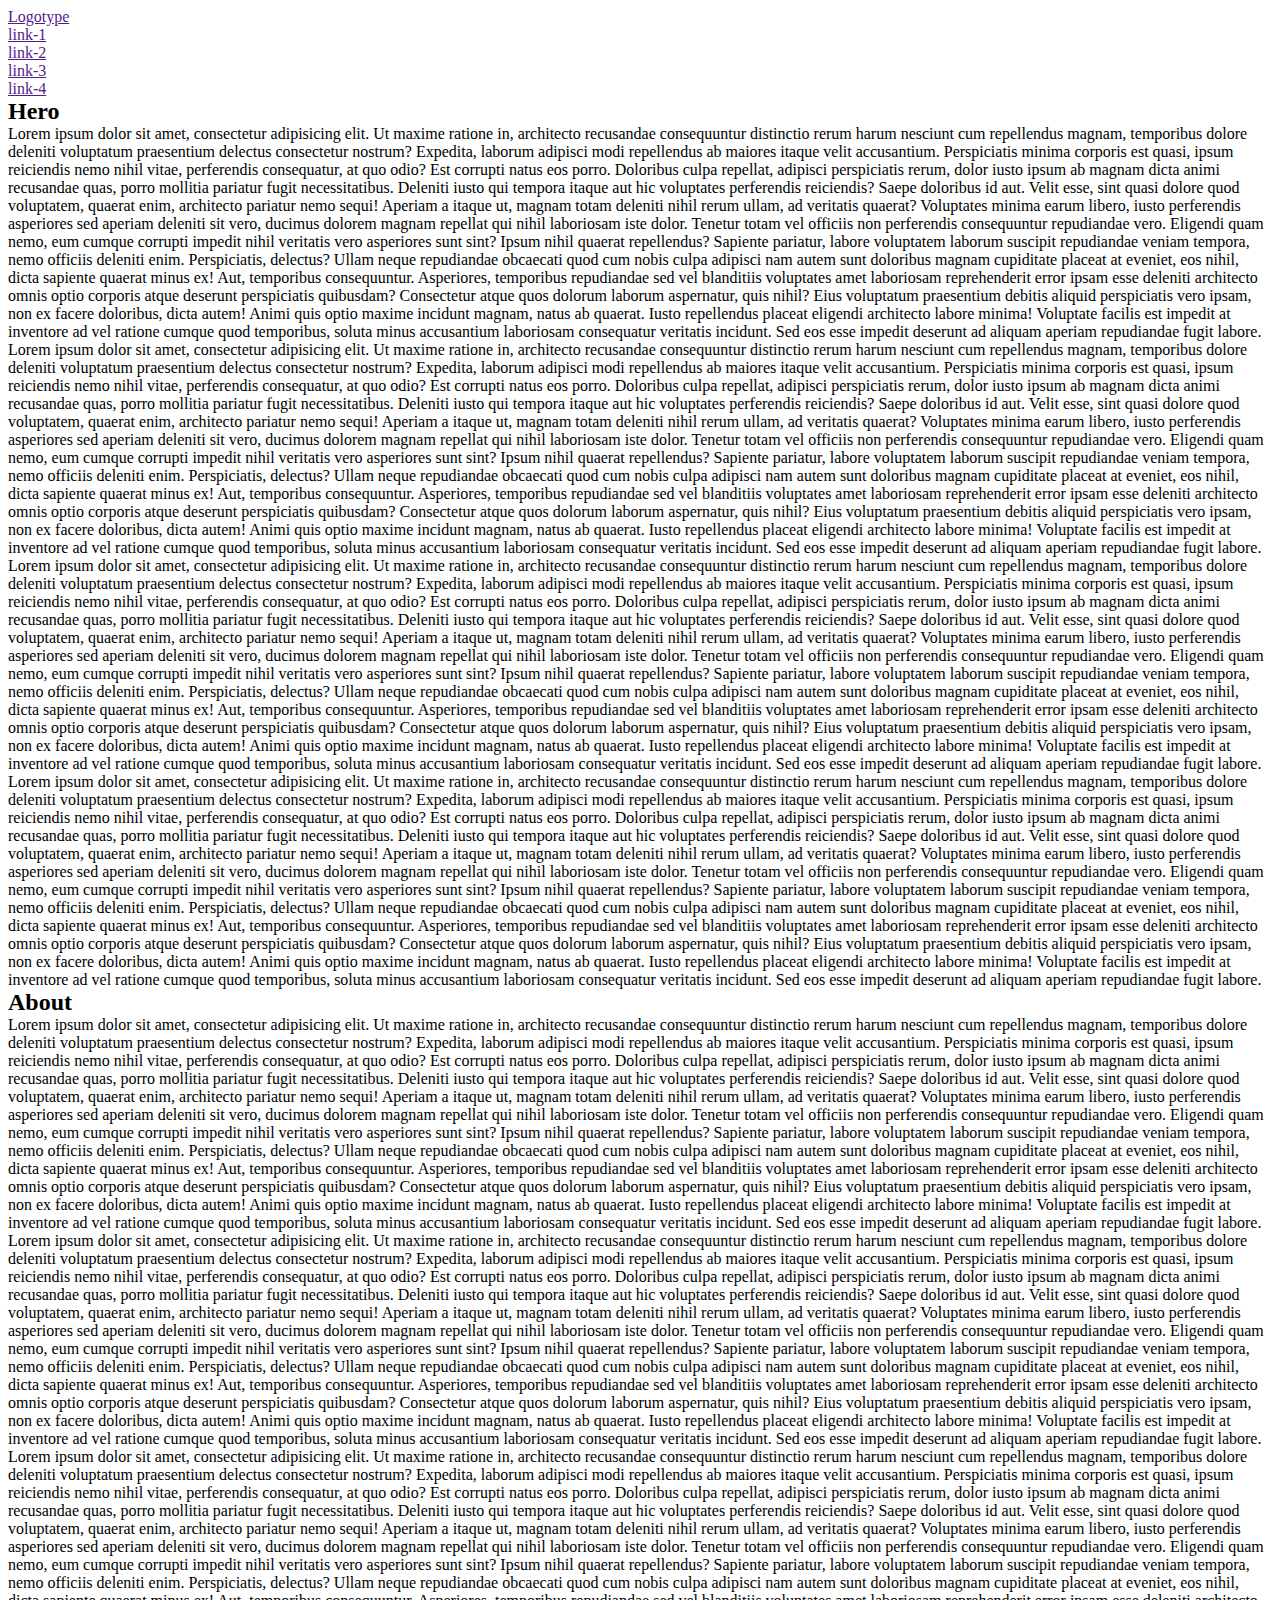
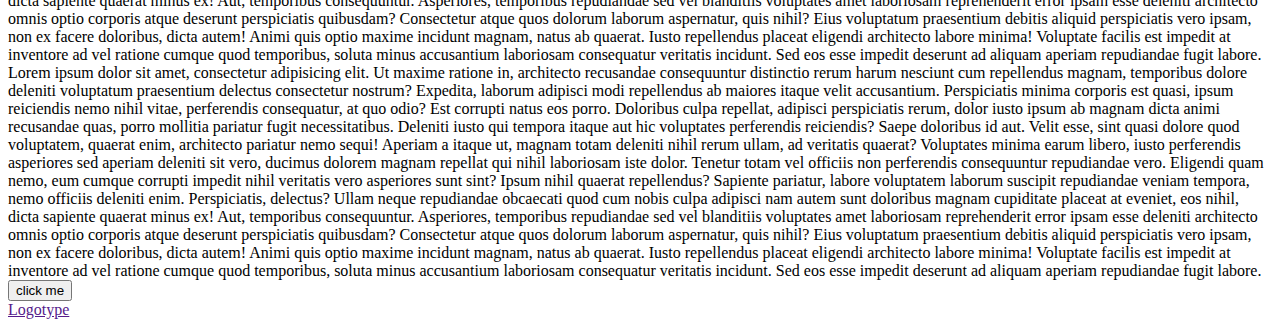
==== commit 7b864131: "classwork" ====
--- a/index.html
+++ b/index.html
@@ -13,5 +13,273 @@
     <link rel="stylesheet" href="./css/styles.css" />
   </head>
 
-  <body></body>
+  <body>
+    <header class="page-header">
+      <div class="container">
+        <nav class="page-navigation">
+          <a href="" class="logo">Logotype</a>
+          <ul class="menu">
+            <li class="menu__item">
+              <a href="" class="menu__link">link-1</a>
+            </li>
+            <li class="menu__item">
+              <a href="" class="menu__link">link-2</a>
+            </li>
+            <li class="menu__item">
+              <a href="" class="menu__link">link-3</a>
+            </li>
+            <li class="menu__item">
+              <a href="" class="menu__link">link-4</a>
+            </li>
+          </ul>
+        </nav>
+      </div>
+    </header>
+    <main>
+      <section class="hero">
+        <h2 class="title">Hero</h2>
+        <p class="text">
+          Lorem ipsum dolor sit amet, consectetur adipisicing elit. Ut maxime ratione in, architecto
+          recusandae consequuntur distinctio rerum harum nesciunt cum repellendus magnam, temporibus
+          dolore deleniti voluptatum praesentium delectus consectetur nostrum? Expedita, laborum
+          adipisci modi repellendus ab maiores itaque velit accusantium. Perspiciatis minima
+          corporis est quasi, ipsum reiciendis nemo nihil vitae, perferendis consequatur, at quo
+          odio? Est corrupti natus eos porro. Doloribus culpa repellat, adipisci perspiciatis rerum,
+          dolor iusto ipsum ab magnam dicta animi recusandae quas, porro mollitia pariatur fugit
+          necessitatibus. Deleniti iusto qui tempora itaque aut hic voluptates perferendis
+          reiciendis? Saepe doloribus id aut. Velit esse, sint quasi dolore quod voluptatem, quaerat
+          enim, architecto pariatur nemo sequi! Aperiam a itaque ut, magnam totam deleniti nihil
+          rerum ullam, ad veritatis quaerat? Voluptates minima earum libero, iusto perferendis
+          asperiores sed aperiam deleniti sit vero, ducimus dolorem magnam repellat qui nihil
+          laboriosam iste dolor. Tenetur totam vel officiis non perferendis consequuntur repudiandae
+          vero. Eligendi quam nemo, eum cumque corrupti impedit nihil veritatis vero asperiores sunt
+          sint? Ipsum nihil quaerat repellendus? Sapiente pariatur, labore voluptatem laborum
+          suscipit repudiandae veniam tempora, nemo officiis deleniti enim. Perspiciatis, delectus?
+          Ullam neque repudiandae obcaecati quod cum nobis culpa adipisci nam autem sunt doloribus
+          magnam cupiditate placeat at eveniet, eos nihil, dicta sapiente quaerat minus ex! Aut,
+          temporibus consequuntur. Asperiores, temporibus repudiandae sed vel blanditiis voluptates
+          amet laboriosam reprehenderit error ipsam esse deleniti architecto omnis optio corporis
+          atque deserunt perspiciatis quibusdam? Consectetur atque quos dolorum laborum aspernatur,
+          quis nihil? Eius voluptatum praesentium debitis aliquid perspiciatis vero ipsam, non ex
+          facere doloribus, dicta autem! Animi quis optio maxime incidunt magnam, natus ab quaerat.
+          Iusto repellendus placeat eligendi architecto labore minima! Voluptate facilis est impedit
+          at inventore ad vel ratione cumque quod temporibus, soluta minus accusantium laboriosam
+          consequatur veritatis incidunt. Sed eos esse impedit deserunt ad aliquam aperiam
+          repudiandae fugit labore.
+        </p>
+        <p class="text">
+          Lorem ipsum dolor sit amet, consectetur adipisicing elit. Ut maxime ratione in, architecto
+          recusandae consequuntur distinctio rerum harum nesciunt cum repellendus magnam, temporibus
+          dolore deleniti voluptatum praesentium delectus consectetur nostrum? Expedita, laborum
+          adipisci modi repellendus ab maiores itaque velit accusantium. Perspiciatis minima
+          corporis est quasi, ipsum reiciendis nemo nihil vitae, perferendis consequatur, at quo
+          odio? Est corrupti natus eos porro. Doloribus culpa repellat, adipisci perspiciatis rerum,
+          dolor iusto ipsum ab magnam dicta animi recusandae quas, porro mollitia pariatur fugit
+          necessitatibus. Deleniti iusto qui tempora itaque aut hic voluptates perferendis
+          reiciendis? Saepe doloribus id aut. Velit esse, sint quasi dolore quod voluptatem, quaerat
+          enim, architecto pariatur nemo sequi! Aperiam a itaque ut, magnam totam deleniti nihil
+          rerum ullam, ad veritatis quaerat? Voluptates minima earum libero, iusto perferendis
+          asperiores sed aperiam deleniti sit vero, ducimus dolorem magnam repellat qui nihil
+          laboriosam iste dolor. Tenetur totam vel officiis non perferendis consequuntur repudiandae
+          vero. Eligendi quam nemo, eum cumque corrupti impedit nihil veritatis vero asperiores sunt
+          sint? Ipsum nihil quaerat repellendus? Sapiente pariatur, labore voluptatem laborum
+          suscipit repudiandae veniam tempora, nemo officiis deleniti enim. Perspiciatis, delectus?
+          Ullam neque repudiandae obcaecati quod cum nobis culpa adipisci nam autem sunt doloribus
+          magnam cupiditate placeat at eveniet, eos nihil, dicta sapiente quaerat minus ex! Aut,
+          temporibus consequuntur. Asperiores, temporibus repudiandae sed vel blanditiis voluptates
+          amet laboriosam reprehenderit error ipsam esse deleniti architecto omnis optio corporis
+          atque deserunt perspiciatis quibusdam? Consectetur atque quos dolorum laborum aspernatur,
+          quis nihil? Eius voluptatum praesentium debitis aliquid perspiciatis vero ipsam, non ex
+          facere doloribus, dicta autem! Animi quis optio maxime incidunt magnam, natus ab quaerat.
+          Iusto repellendus placeat eligendi architecto labore minima! Voluptate facilis est impedit
+          at inventore ad vel ratione cumque quod temporibus, soluta minus accusantium laboriosam
+          consequatur veritatis incidunt. Sed eos esse impedit deserunt ad aliquam aperiam
+          repudiandae fugit labore.
+        </p>
+        <p class="text">
+          Lorem ipsum dolor sit amet, consectetur adipisicing elit. Ut maxime ratione in, architecto
+          recusandae consequuntur distinctio rerum harum nesciunt cum repellendus magnam, temporibus
+          dolore deleniti voluptatum praesentium delectus consectetur nostrum? Expedita, laborum
+          adipisci modi repellendus ab maiores itaque velit accusantium. Perspiciatis minima
+          corporis est quasi, ipsum reiciendis nemo nihil vitae, perferendis consequatur, at quo
+          odio? Est corrupti natus eos porro. Doloribus culpa repellat, adipisci perspiciatis rerum,
+          dolor iusto ipsum ab magnam dicta animi recusandae quas, porro mollitia pariatur fugit
+          necessitatibus. Deleniti iusto qui tempora itaque aut hic voluptates perferendis
+          reiciendis? Saepe doloribus id aut. Velit esse, sint quasi dolore quod voluptatem, quaerat
+          enim, architecto pariatur nemo sequi! Aperiam a itaque ut, magnam totam deleniti nihil
+          rerum ullam, ad veritatis quaerat? Voluptates minima earum libero, iusto perferendis
+          asperiores sed aperiam deleniti sit vero, ducimus dolorem magnam repellat qui nihil
+          laboriosam iste dolor. Tenetur totam vel officiis non perferendis consequuntur repudiandae
+          vero. Eligendi quam nemo, eum cumque corrupti impedit nihil veritatis vero asperiores sunt
+          sint? Ipsum nihil quaerat repellendus? Sapiente pariatur, labore voluptatem laborum
+          suscipit repudiandae veniam tempora, nemo officiis deleniti enim. Perspiciatis, delectus?
+          Ullam neque repudiandae obcaecati quod cum nobis culpa adipisci nam autem sunt doloribus
+          magnam cupiditate placeat at eveniet, eos nihil, dicta sapiente quaerat minus ex! Aut,
+          temporibus consequuntur. Asperiores, temporibus repudiandae sed vel blanditiis voluptates
+          amet laboriosam reprehenderit error ipsam esse deleniti architecto omnis optio corporis
+          atque deserunt perspiciatis quibusdam? Consectetur atque quos dolorum laborum aspernatur,
+          quis nihil? Eius voluptatum praesentium debitis aliquid perspiciatis vero ipsam, non ex
+          facere doloribus, dicta autem! Animi quis optio maxime incidunt magnam, natus ab quaerat.
+          Iusto repellendus placeat eligendi architecto labore minima! Voluptate facilis est impedit
+          at inventore ad vel ratione cumque quod temporibus, soluta minus accusantium laboriosam
+          consequatur veritatis incidunt. Sed eos esse impedit deserunt ad aliquam aperiam
+          repudiandae fugit labore.
+        </p>
+        <p class="text">
+          Lorem ipsum dolor sit amet, consectetur adipisicing elit. Ut maxime ratione in, architecto
+          recusandae consequuntur distinctio rerum harum nesciunt cum repellendus magnam, temporibus
+          dolore deleniti voluptatum praesentium delectus consectetur nostrum? Expedita, laborum
+          adipisci modi repellendus ab maiores itaque velit accusantium. Perspiciatis minima
+          corporis est quasi, ipsum reiciendis nemo nihil vitae, perferendis consequatur, at quo
+          odio? Est corrupti natus eos porro. Doloribus culpa repellat, adipisci perspiciatis rerum,
+          dolor iusto ipsum ab magnam dicta animi recusandae quas, porro mollitia pariatur fugit
+          necessitatibus. Deleniti iusto qui tempora itaque aut hic voluptates perferendis
+          reiciendis? Saepe doloribus id aut. Velit esse, sint quasi dolore quod voluptatem, quaerat
+          enim, architecto pariatur nemo sequi! Aperiam a itaque ut, magnam totam deleniti nihil
+          rerum ullam, ad veritatis quaerat? Voluptates minima earum libero, iusto perferendis
+          asperiores sed aperiam deleniti sit vero, ducimus dolorem magnam repellat qui nihil
+          laboriosam iste dolor. Tenetur totam vel officiis non perferendis consequuntur repudiandae
+          vero. Eligendi quam nemo, eum cumque corrupti impedit nihil veritatis vero asperiores sunt
+          sint? Ipsum nihil quaerat repellendus? Sapiente pariatur, labore voluptatem laborum
+          suscipit repudiandae veniam tempora, nemo officiis deleniti enim. Perspiciatis, delectus?
+          Ullam neque repudiandae obcaecati quod cum nobis culpa adipisci nam autem sunt doloribus
+          magnam cupiditate placeat at eveniet, eos nihil, dicta sapiente quaerat minus ex! Aut,
+          temporibus consequuntur. Asperiores, temporibus repudiandae sed vel blanditiis voluptates
+          amet laboriosam reprehenderit error ipsam esse deleniti architecto omnis optio corporis
+          atque deserunt perspiciatis quibusdam? Consectetur atque quos dolorum laborum aspernatur,
+          quis nihil? Eius voluptatum praesentium debitis aliquid perspiciatis vero ipsam, non ex
+          facere doloribus, dicta autem! Animi quis optio maxime incidunt magnam, natus ab quaerat.
+          Iusto repellendus placeat eligendi architecto labore minima! Voluptate facilis est impedit
+          at inventore ad vel ratione cumque quod temporibus, soluta minus accusantium laboriosam
+          consequatur veritatis incidunt. Sed eos esse impedit deserunt ad aliquam aperiam
+          repudiandae fugit labore.
+        </p>
+      </section>
+      <section class="about">
+        <h2 class="title">About</h2>
+        <p class="text">
+          Lorem ipsum dolor sit amet, consectetur adipisicing elit. Ut maxime ratione in, architecto
+          recusandae consequuntur distinctio rerum harum nesciunt cum repellendus magnam, temporibus
+          dolore deleniti voluptatum praesentium delectus consectetur nostrum? Expedita, laborum
+          adipisci modi repellendus ab maiores itaque velit accusantium. Perspiciatis minima
+          corporis est quasi, ipsum reiciendis nemo nihil vitae, perferendis consequatur, at quo
+          odio? Est corrupti natus eos porro. Doloribus culpa repellat, adipisci perspiciatis rerum,
+          dolor iusto ipsum ab magnam dicta animi recusandae quas, porro mollitia pariatur fugit
+          necessitatibus. Deleniti iusto qui tempora itaque aut hic voluptates perferendis
+          reiciendis? Saepe doloribus id aut. Velit esse, sint quasi dolore quod voluptatem, quaerat
+          enim, architecto pariatur nemo sequi! Aperiam a itaque ut, magnam totam deleniti nihil
+          rerum ullam, ad veritatis quaerat? Voluptates minima earum libero, iusto perferendis
+          asperiores sed aperiam deleniti sit vero, ducimus dolorem magnam repellat qui nihil
+          laboriosam iste dolor. Tenetur totam vel officiis non perferendis consequuntur repudiandae
+          vero. Eligendi quam nemo, eum cumque corrupti impedit nihil veritatis vero asperiores sunt
+          sint? Ipsum nihil quaerat repellendus? Sapiente pariatur, labore voluptatem laborum
+          suscipit repudiandae veniam tempora, nemo officiis deleniti enim. Perspiciatis, delectus?
+          Ullam neque repudiandae obcaecati quod cum nobis culpa adipisci nam autem sunt doloribus
+          magnam cupiditate placeat at eveniet, eos nihil, dicta sapiente quaerat minus ex! Aut,
+          temporibus consequuntur. Asperiores, temporibus repudiandae sed vel blanditiis voluptates
+          amet laboriosam reprehenderit error ipsam esse deleniti architecto omnis optio corporis
+          atque deserunt perspiciatis quibusdam? Consectetur atque quos dolorum laborum aspernatur,
+          quis nihil? Eius voluptatum praesentium debitis aliquid perspiciatis vero ipsam, non ex
+          facere doloribus, dicta autem! Animi quis optio maxime incidunt magnam, natus ab quaerat.
+          Iusto repellendus placeat eligendi architecto labore minima! Voluptate facilis est impedit
+          at inventore ad vel ratione cumque quod temporibus, soluta minus accusantium laboriosam
+          consequatur veritatis incidunt. Sed eos esse impedit deserunt ad aliquam aperiam
+          repudiandae fugit labore.
+        </p>
+        <p class="text">
+          Lorem ipsum dolor sit amet, consectetur adipisicing elit. Ut maxime ratione in, architecto
+          recusandae consequuntur distinctio rerum harum nesciunt cum repellendus magnam, temporibus
+          dolore deleniti voluptatum praesentium delectus consectetur nostrum? Expedita, laborum
+          adipisci modi repellendus ab maiores itaque velit accusantium. Perspiciatis minima
+          corporis est quasi, ipsum reiciendis nemo nihil vitae, perferendis consequatur, at quo
+          odio? Est corrupti natus eos porro. Doloribus culpa repellat, adipisci perspiciatis rerum,
+          dolor iusto ipsum ab magnam dicta animi recusandae quas, porro mollitia pariatur fugit
+          necessitatibus. Deleniti iusto qui tempora itaque aut hic voluptates perferendis
+          reiciendis? Saepe doloribus id aut. Velit esse, sint quasi dolore quod voluptatem, quaerat
+          enim, architecto pariatur nemo sequi! Aperiam a itaque ut, magnam totam deleniti nihil
+          rerum ullam, ad veritatis quaerat? Voluptates minima earum libero, iusto perferendis
+          asperiores sed aperiam deleniti sit vero, ducimus dolorem magnam repellat qui nihil
+          laboriosam iste dolor. Tenetur totam vel officiis non perferendis consequuntur repudiandae
+          vero. Eligendi quam nemo, eum cumque corrupti impedit nihil veritatis vero asperiores sunt
+          sint? Ipsum nihil quaerat repellendus? Sapiente pariatur, labore voluptatem laborum
+          suscipit repudiandae veniam tempora, nemo officiis deleniti enim. Perspiciatis, delectus?
+          Ullam neque repudiandae obcaecati quod cum nobis culpa adipisci nam autem sunt doloribus
+          magnam cupiditate placeat at eveniet, eos nihil, dicta sapiente quaerat minus ex! Aut,
+          temporibus consequuntur. Asperiores, temporibus repudiandae sed vel blanditiis voluptates
+          amet laboriosam reprehenderit error ipsam esse deleniti architecto omnis optio corporis
+          atque deserunt perspiciatis quibusdam? Consectetur atque quos dolorum laborum aspernatur,
+          quis nihil? Eius voluptatum praesentium debitis aliquid perspiciatis vero ipsam, non ex
+          facere doloribus, dicta autem! Animi quis optio maxime incidunt magnam, natus ab quaerat.
+          Iusto repellendus placeat eligendi architecto labore minima! Voluptate facilis est impedit
+          at inventore ad vel ratione cumque quod temporibus, soluta minus accusantium laboriosam
+          consequatur veritatis incidunt. Sed eos esse impedit deserunt ad aliquam aperiam
+          repudiandae fugit labore.
+        </p>
+        <p class="text">
+          Lorem ipsum dolor sit amet, consectetur adipisicing elit. Ut maxime ratione in, architecto
+          recusandae consequuntur distinctio rerum harum nesciunt cum repellendus magnam, temporibus
+          dolore deleniti voluptatum praesentium delectus consectetur nostrum? Expedita, laborum
+          adipisci modi repellendus ab maiores itaque velit accusantium. Perspiciatis minima
+          corporis est quasi, ipsum reiciendis nemo nihil vitae, perferendis consequatur, at quo
+          odio? Est corrupti natus eos porro. Doloribus culpa repellat, adipisci perspiciatis rerum,
+          dolor iusto ipsum ab magnam dicta animi recusandae quas, porro mollitia pariatur fugit
+          necessitatibus. Deleniti iusto qui tempora itaque aut hic voluptates perferendis
+          reiciendis? Saepe doloribus id aut. Velit esse, sint quasi dolore quod voluptatem, quaerat
+          enim, architecto pariatur nemo sequi! Aperiam a itaque ut, magnam totam deleniti nihil
+          rerum ullam, ad veritatis quaerat? Voluptates minima earum libero, iusto perferendis
+          asperiores sed aperiam deleniti sit vero, ducimus dolorem magnam repellat qui nihil
+          laboriosam iste dolor. Tenetur totam vel officiis non perferendis consequuntur repudiandae
+          vero. Eligendi quam nemo, eum cumque corrupti impedit nihil veritatis vero asperiores sunt
+          sint? Ipsum nihil quaerat repellendus? Sapiente pariatur, labore voluptatem laborum
+          suscipit repudiandae veniam tempora, nemo officiis deleniti enim. Perspiciatis, delectus?
+          Ullam neque repudiandae obcaecati quod cum nobis culpa adipisci nam autem sunt doloribus
+          magnam cupiditate placeat at eveniet, eos nihil, dicta sapiente quaerat minus ex! Aut,
+          temporibus consequuntur. Asperiores, temporibus repudiandae sed vel blanditiis voluptates
+          amet laboriosam reprehenderit error ipsam esse deleniti architecto omnis optio corporis
+          atque deserunt perspiciatis quibusdam? Consectetur atque quos dolorum laborum aspernatur,
+          quis nihil? Eius voluptatum praesentium debitis aliquid perspiciatis vero ipsam, non ex
+          facere doloribus, dicta autem! Animi quis optio maxime incidunt magnam, natus ab quaerat.
+          Iusto repellendus placeat eligendi architecto labore minima! Voluptate facilis est impedit
+          at inventore ad vel ratione cumque quod temporibus, soluta minus accusantium laboriosam
+          consequatur veritatis incidunt. Sed eos esse impedit deserunt ad aliquam aperiam
+          repudiandae fugit labore.
+        </p>
+        <p class="text">
+          Lorem ipsum dolor sit amet, consectetur adipisicing elit. Ut maxime ratione in, architecto
+          recusandae consequuntur distinctio rerum harum nesciunt cum repellendus magnam, temporibus
+          dolore deleniti voluptatum praesentium delectus consectetur nostrum? Expedita, laborum
+          adipisci modi repellendus ab maiores itaque velit accusantium. Perspiciatis minima
+          corporis est quasi, ipsum reiciendis nemo nihil vitae, perferendis consequatur, at quo
+          odio? Est corrupti natus eos porro. Doloribus culpa repellat, adipisci perspiciatis rerum,
+          dolor iusto ipsum ab magnam dicta animi recusandae quas, porro mollitia pariatur fugit
+          necessitatibus. Deleniti iusto qui tempora itaque aut hic voluptates perferendis
+          reiciendis? Saepe doloribus id aut. Velit esse, sint quasi dolore quod voluptatem, quaerat
+          enim, architecto pariatur nemo sequi! Aperiam a itaque ut, magnam totam deleniti nihil
+          rerum ullam, ad veritatis quaerat? Voluptates minima earum libero, iusto perferendis
+          asperiores sed aperiam deleniti sit vero, ducimus dolorem magnam repellat qui nihil
+          laboriosam iste dolor. Tenetur totam vel officiis non perferendis consequuntur repudiandae
+          vero. Eligendi quam nemo, eum cumque corrupti impedit nihil veritatis vero asperiores sunt
+          sint? Ipsum nihil quaerat repellendus? Sapiente pariatur, labore voluptatem laborum
+          suscipit repudiandae veniam tempora, nemo officiis deleniti enim. Perspiciatis, delectus?
+          Ullam neque repudiandae obcaecati quod cum nobis culpa adipisci nam autem sunt doloribus
+          magnam cupiditate placeat at eveniet, eos nihil, dicta sapiente quaerat minus ex! Aut,
+          temporibus consequuntur. Asperiores, temporibus repudiandae sed vel blanditiis voluptates
+          amet laboriosam reprehenderit error ipsam esse deleniti architecto omnis optio corporis
+          atque deserunt perspiciatis quibusdam? Consectetur atque quos dolorum laborum aspernatur,
+          quis nihil? Eius voluptatum praesentium debitis aliquid perspiciatis vero ipsam, non ex
+          facere doloribus, dicta autem! Animi quis optio maxime incidunt magnam, natus ab quaerat.
+          Iusto repellendus placeat eligendi architecto labore minima! Voluptate facilis est impedit
+          at inventore ad vel ratione cumque quod temporibus, soluta minus accusantium laboriosam
+          consequatur veritatis incidunt. Sed eos esse impedit deserunt ad aliquam aperiam
+          repudiandae fugit labore.
+        </p>
+        <button class="about__btn">click me</button>
+      </section>
+    </main>
+    <footer class="footer">
+      <div class="container">
+        <a href="" class="logo">Logotype</a>
+      </div>
+    </footer>
+  </body>
 </html>
--- a/css/styles.css
+++ b/css/styles.css
@@ -31,11 +31,58 @@
 } */
 
 /* ========== MIN-WIDTH MAX-WIDTH ========== */
+/* 500px + */
+/* @media (min-width: 500px) {
+  body {
+    background-color: teal;
+  }
+} */
+
+/* 768px + */
+/* @media (min-width: 768px) {
+  body {
+    background-color: yellowgreen;
+  }
+} */
+
+/* 0px - 767px */
+/* @media (max-width: 767px) {
+  body {
+    background-color: teal;
+  }
+} */
+
+/* 0px - 500px */
+/* @media (max-width: 500px) {
+  body {
+    background-color: yellowgreen;
+  }
+} */
 
 /* ========== AND ========== */
+/* 
+--1200px--
 
+768px + true
+0px - 1199px false
+*/
+/* @media (min-width: 768px) and (max-width: 1199px) {
+  body {
+    background-color: teal;
+  }
+} */
 /* ========== OR ========== */
+/* 
+-- 768px --
 
+0px - 767px false
+1200px + false
+*/
+/* @media (max-width: 767px), (min-width: 1200px) {
+  body {
+    background-color: yellowgreen;
+  }
+} */
 /* ========== TYPES ========== */
 /* 
   all
@@ -43,4 +90,45 @@
   print
 */
 
+/* @media print {
+  .menu {
+    display: none;
+  }
+
+  section {
+    padding-top: 100px;
+    padding-bottom: 100px;
+  }
+
+  .title {
+    font-size: 28px;
+    line-height: 1.2;
+    margin-bottom: 40px;
+  }
+
+  .text {
+    font-size: 18px;
+    line-height: 1.2;
+  }
+
+  .text:not(:last-child) {
+    margin-bottom: 20px;
+  }
+
+  .about__btn {
+    display: none;
+  }
+} */
+
 /* ========== ORIENTATION ========== */
+/* @media screen and (orientation: portrait) {
+  body {
+    background-color: teal;
+  }
+}
+
+@media screen and (orientation: landscape) and (max-width: 767px) {
+  body {
+    background-color: yellowgreen;
+  }
+} */
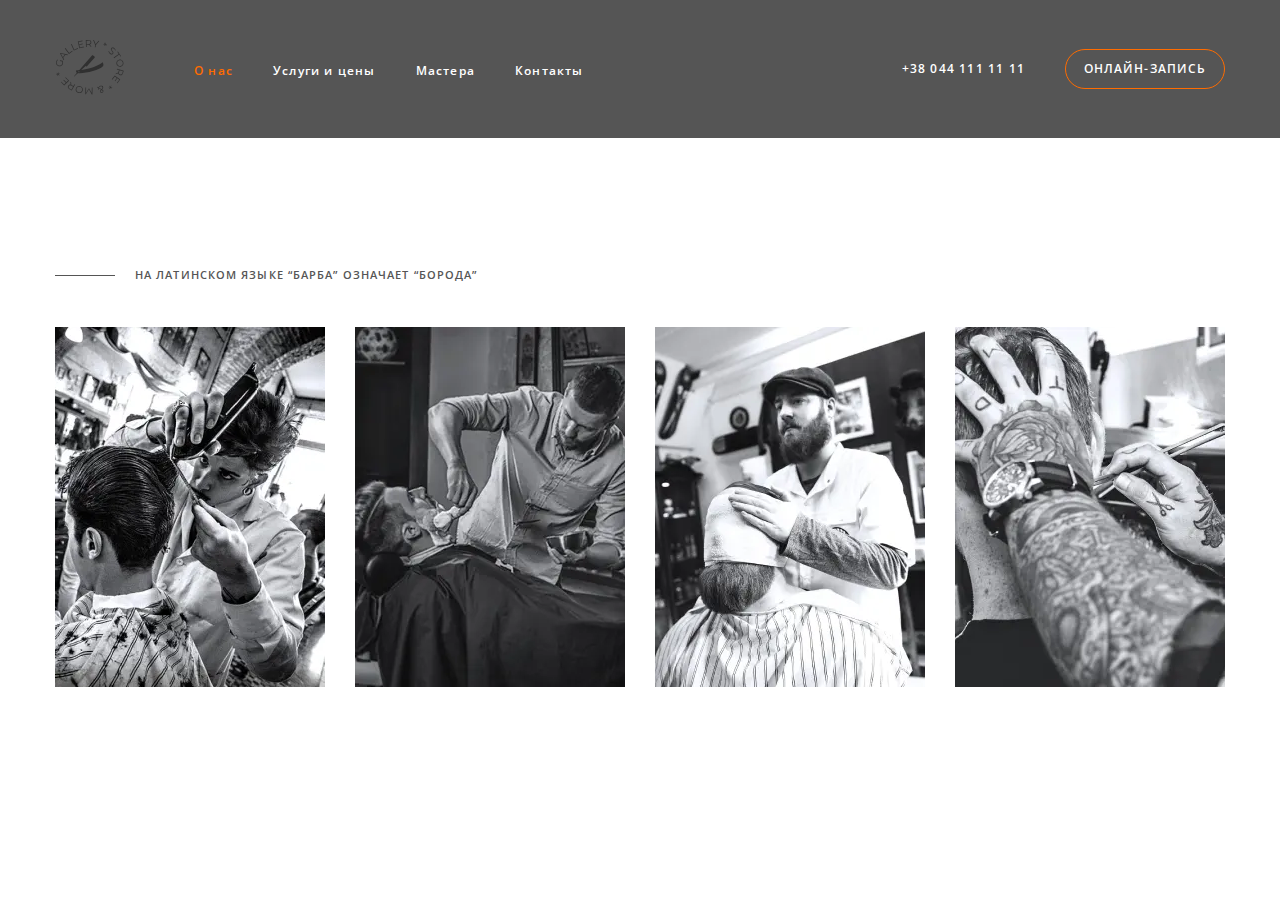
==== commit 7e9b3a66: "classwork" ====
--- a/index.html
+++ b/index.html
@@ -1,285 +1,733 @@
 <!DOCTYPE html>
+
 <html lang="ru">
   <head>
     <meta charset="UTF-8" />
+    <meta http-equiv="X-UA-Compatible" content="IE=edge" />
     <meta name="viewport" content="width=device-width, initial-scale=1.0" />
-    <title>Media</title>
+    <title>Барбершоп</title>
+    <link rel="preconnect" href="https://fonts.googleapis.com" />
+    <link rel="preconnect" href="https://fonts.gstatic.com" crossorigin />
+    <link
+      href="https://fonts.googleapis.com/css2?family=Open+Sans:wght@400;600;700&family=Raleway:wght@700&display=swap"
+      rel="stylesheet"
+    />
     <link
       rel="stylesheet"
-      href="https://cdnjs.cloudflare.com/ajax/libs/modern-normalize/1.0.0/modern-normalize.min.css"
-      integrity="sha512-ISS7cAi1PEhQ8jnbJpJZMd29NlhNj4AWYyLOSp2CE/CsHxTCu+r+t0D2yoJudVrd0/8fTVPUVDzY5Tvli75u/g=="
-      crossorigin="anonymous"
+      href="https://cdn.jsdelivr.net/npm/modern-normalize@1.1.0/modern-normalize.min.css"
     />
-    <link rel="stylesheet" href="./css/styles.css" />
+    <link rel="stylesheet" href="./css/main.min.css" />
   </head>
-
   <body>
+    <!-- HEADER -->
     <header class="page-header">
-      <div class="container">
+      <div class="container page-header__container">
         <nav class="page-navigation">
-          <a href="" class="logo">Logotype</a>
-          <ul class="menu">
+          <a class="logo page-header__logo" href="./index.html">
+            <svg class="logo__img" width="69" height="55">
+              <use href="./images/sprite.svg#logo"></use>
+            </svg>
+          </a>
+          <ul class="menu list">
             <li class="menu__item">
-              <a href="" class="menu__link">link-1</a>
+              <a class="menu__link menu__link_active link" href="#about">О нас</a>
             </li>
             <li class="menu__item">
-              <a href="" class="menu__link">link-2</a>
+              <a class="menu__link link" href="#services">Услуги и цены</a>
             </li>
             <li class="menu__item">
-              <a href="" class="menu__link">link-3</a>
+              <a class="menu__link link" href="#employees">Мастера</a>
             </li>
             <li class="menu__item">
-              <a href="" class="menu__link">link-4</a>
+              <a class="menu__link link" href="#contacts">Контакты</a>
             </li>
           </ul>
         </nav>
+        <button type="button" class="open-mobile-menu-btn" data-menu-open>
+          <svg class="open-mobile-menu-btn__icon" width="40" height="40">
+            <use href="./images/sprite.svg#burger-icon"></use>
+          </svg>
+        </button>
+        <a class="contact-phone-number link" href="tel:+380441111111">+38 044 111 11 11</a>
+        <button
+          class="page-header__modal-btn modal-btn modal-btn_theme_dark"
+          type="button"
+          data-modal-open
+        >
+          онлайн-запись
+        </button>
+      </div>
+      <div class="mobile-menu" data-menu>
+        <div class="container mobile-menu__container">
+          <button type="button" class="mobile-menu__close-btn" data-menu-close>
+            <svg class="mobile-menu__close-icon" width="40" height="40">
+              <use href="./images/sprite.svg#close-icon"></use>
+            </svg>
+          </button>
+          <ul>
+            <li>
+              <a href="">item-1</a>
+            </li>
+            <li>
+              <a href="">item-2</a>
+            </li>
+            <li>
+              <a href="">item-3</a>
+            </li>
+            <li>
+              <a href="">item-4</a>
+            </li>
+          </ul>
+        </div>
       </div>
     </header>
+
     <main>
-      <section class="hero">
-        <h2 class="title">Hero</h2>
-        <p class="text">
-          Lorem ipsum dolor sit amet, consectetur adipisicing elit. Ut maxime ratione in, architecto
-          recusandae consequuntur distinctio rerum harum nesciunt cum repellendus magnam, temporibus
-          dolore deleniti voluptatum praesentium delectus consectetur nostrum? Expedita, laborum
-          adipisci modi repellendus ab maiores itaque velit accusantium. Perspiciatis minima
-          corporis est quasi, ipsum reiciendis nemo nihil vitae, perferendis consequatur, at quo
-          odio? Est corrupti natus eos porro. Doloribus culpa repellat, adipisci perspiciatis rerum,
-          dolor iusto ipsum ab magnam dicta animi recusandae quas, porro mollitia pariatur fugit
-          necessitatibus. Deleniti iusto qui tempora itaque aut hic voluptates perferendis
-          reiciendis? Saepe doloribus id aut. Velit esse, sint quasi dolore quod voluptatem, quaerat
-          enim, architecto pariatur nemo sequi! Aperiam a itaque ut, magnam totam deleniti nihil
-          rerum ullam, ad veritatis quaerat? Voluptates minima earum libero, iusto perferendis
-          asperiores sed aperiam deleniti sit vero, ducimus dolorem magnam repellat qui nihil
-          laboriosam iste dolor. Tenetur totam vel officiis non perferendis consequuntur repudiandae
-          vero. Eligendi quam nemo, eum cumque corrupti impedit nihil veritatis vero asperiores sunt
-          sint? Ipsum nihil quaerat repellendus? Sapiente pariatur, labore voluptatem laborum
-          suscipit repudiandae veniam tempora, nemo officiis deleniti enim. Perspiciatis, delectus?
-          Ullam neque repudiandae obcaecati quod cum nobis culpa adipisci nam autem sunt doloribus
-          magnam cupiditate placeat at eveniet, eos nihil, dicta sapiente quaerat minus ex! Aut,
-          temporibus consequuntur. Asperiores, temporibus repudiandae sed vel blanditiis voluptates
-          amet laboriosam reprehenderit error ipsam esse deleniti architecto omnis optio corporis
-          atque deserunt perspiciatis quibusdam? Consectetur atque quos dolorum laborum aspernatur,
-          quis nihil? Eius voluptatum praesentium debitis aliquid perspiciatis vero ipsam, non ex
-          facere doloribus, dicta autem! Animi quis optio maxime incidunt magnam, natus ab quaerat.
-          Iusto repellendus placeat eligendi architecto labore minima! Voluptate facilis est impedit
-          at inventore ad vel ratione cumque quod temporibus, soluta minus accusantium laboriosam
-          consequatur veritatis incidunt. Sed eos esse impedit deserunt ad aliquam aperiam
-          repudiandae fugit labore.
-        </p>
-        <p class="text">
-          Lorem ipsum dolor sit amet, consectetur adipisicing elit. Ut maxime ratione in, architecto
-          recusandae consequuntur distinctio rerum harum nesciunt cum repellendus magnam, temporibus
-          dolore deleniti voluptatum praesentium delectus consectetur nostrum? Expedita, laborum
-          adipisci modi repellendus ab maiores itaque velit accusantium. Perspiciatis minima
-          corporis est quasi, ipsum reiciendis nemo nihil vitae, perferendis consequatur, at quo
-          odio? Est corrupti natus eos porro. Doloribus culpa repellat, adipisci perspiciatis rerum,
-          dolor iusto ipsum ab magnam dicta animi recusandae quas, porro mollitia pariatur fugit
-          necessitatibus. Deleniti iusto qui tempora itaque aut hic voluptates perferendis
-          reiciendis? Saepe doloribus id aut. Velit esse, sint quasi dolore quod voluptatem, quaerat
-          enim, architecto pariatur nemo sequi! Aperiam a itaque ut, magnam totam deleniti nihil
-          rerum ullam, ad veritatis quaerat? Voluptates minima earum libero, iusto perferendis
-          asperiores sed aperiam deleniti sit vero, ducimus dolorem magnam repellat qui nihil
-          laboriosam iste dolor. Tenetur totam vel officiis non perferendis consequuntur repudiandae
-          vero. Eligendi quam nemo, eum cumque corrupti impedit nihil veritatis vero asperiores sunt
-          sint? Ipsum nihil quaerat repellendus? Sapiente pariatur, labore voluptatem laborum
-          suscipit repudiandae veniam tempora, nemo officiis deleniti enim. Perspiciatis, delectus?
-          Ullam neque repudiandae obcaecati quod cum nobis culpa adipisci nam autem sunt doloribus
-          magnam cupiditate placeat at eveniet, eos nihil, dicta sapiente quaerat minus ex! Aut,
-          temporibus consequuntur. Asperiores, temporibus repudiandae sed vel blanditiis voluptates
-          amet laboriosam reprehenderit error ipsam esse deleniti architecto omnis optio corporis
-          atque deserunt perspiciatis quibusdam? Consectetur atque quos dolorum laborum aspernatur,
-          quis nihil? Eius voluptatum praesentium debitis aliquid perspiciatis vero ipsam, non ex
-          facere doloribus, dicta autem! Animi quis optio maxime incidunt magnam, natus ab quaerat.
-          Iusto repellendus placeat eligendi architecto labore minima! Voluptate facilis est impedit
-          at inventore ad vel ratione cumque quod temporibus, soluta minus accusantium laboriosam
-          consequatur veritatis incidunt. Sed eos esse impedit deserunt ad aliquam aperiam
-          repudiandae fugit labore.
-        </p>
-        <p class="text">
-          Lorem ipsum dolor sit amet, consectetur adipisicing elit. Ut maxime ratione in, architecto
-          recusandae consequuntur distinctio rerum harum nesciunt cum repellendus magnam, temporibus
-          dolore deleniti voluptatum praesentium delectus consectetur nostrum? Expedita, laborum
-          adipisci modi repellendus ab maiores itaque velit accusantium. Perspiciatis minima
-          corporis est quasi, ipsum reiciendis nemo nihil vitae, perferendis consequatur, at quo
-          odio? Est corrupti natus eos porro. Doloribus culpa repellat, adipisci perspiciatis rerum,
-          dolor iusto ipsum ab magnam dicta animi recusandae quas, porro mollitia pariatur fugit
-          necessitatibus. Deleniti iusto qui tempora itaque aut hic voluptates perferendis
-          reiciendis? Saepe doloribus id aut. Velit esse, sint quasi dolore quod voluptatem, quaerat
-          enim, architecto pariatur nemo sequi! Aperiam a itaque ut, magnam totam deleniti nihil
-          rerum ullam, ad veritatis quaerat? Voluptates minima earum libero, iusto perferendis
-          asperiores sed aperiam deleniti sit vero, ducimus dolorem magnam repellat qui nihil
-          laboriosam iste dolor. Tenetur totam vel officiis non perferendis consequuntur repudiandae
-          vero. Eligendi quam nemo, eum cumque corrupti impedit nihil veritatis vero asperiores sunt
-          sint? Ipsum nihil quaerat repellendus? Sapiente pariatur, labore voluptatem laborum
-          suscipit repudiandae veniam tempora, nemo officiis deleniti enim. Perspiciatis, delectus?
-          Ullam neque repudiandae obcaecati quod cum nobis culpa adipisci nam autem sunt doloribus
-          magnam cupiditate placeat at eveniet, eos nihil, dicta sapiente quaerat minus ex! Aut,
-          temporibus consequuntur. Asperiores, temporibus repudiandae sed vel blanditiis voluptates
-          amet laboriosam reprehenderit error ipsam esse deleniti architecto omnis optio corporis
-          atque deserunt perspiciatis quibusdam? Consectetur atque quos dolorum laborum aspernatur,
-          quis nihil? Eius voluptatum praesentium debitis aliquid perspiciatis vero ipsam, non ex
-          facere doloribus, dicta autem! Animi quis optio maxime incidunt magnam, natus ab quaerat.
-          Iusto repellendus placeat eligendi architecto labore minima! Voluptate facilis est impedit
-          at inventore ad vel ratione cumque quod temporibus, soluta minus accusantium laboriosam
-          consequatur veritatis incidunt. Sed eos esse impedit deserunt ad aliquam aperiam
-          repudiandae fugit labore.
-        </p>
-        <p class="text">
-          Lorem ipsum dolor sit amet, consectetur adipisicing elit. Ut maxime ratione in, architecto
-          recusandae consequuntur distinctio rerum harum nesciunt cum repellendus magnam, temporibus
-          dolore deleniti voluptatum praesentium delectus consectetur nostrum? Expedita, laborum
-          adipisci modi repellendus ab maiores itaque velit accusantium. Perspiciatis minima
-          corporis est quasi, ipsum reiciendis nemo nihil vitae, perferendis consequatur, at quo
-          odio? Est corrupti natus eos porro. Doloribus culpa repellat, adipisci perspiciatis rerum,
-          dolor iusto ipsum ab magnam dicta animi recusandae quas, porro mollitia pariatur fugit
-          necessitatibus. Deleniti iusto qui tempora itaque aut hic voluptates perferendis
-          reiciendis? Saepe doloribus id aut. Velit esse, sint quasi dolore quod voluptatem, quaerat
-          enim, architecto pariatur nemo sequi! Aperiam a itaque ut, magnam totam deleniti nihil
-          rerum ullam, ad veritatis quaerat? Voluptates minima earum libero, iusto perferendis
-          asperiores sed aperiam deleniti sit vero, ducimus dolorem magnam repellat qui nihil
-          laboriosam iste dolor. Tenetur totam vel officiis non perferendis consequuntur repudiandae
-          vero. Eligendi quam nemo, eum cumque corrupti impedit nihil veritatis vero asperiores sunt
-          sint? Ipsum nihil quaerat repellendus? Sapiente pariatur, labore voluptatem laborum
-          suscipit repudiandae veniam tempora, nemo officiis deleniti enim. Perspiciatis, delectus?
-          Ullam neque repudiandae obcaecati quod cum nobis culpa adipisci nam autem sunt doloribus
-          magnam cupiditate placeat at eveniet, eos nihil, dicta sapiente quaerat minus ex! Aut,
-          temporibus consequuntur. Asperiores, temporibus repudiandae sed vel blanditiis voluptates
-          amet laboriosam reprehenderit error ipsam esse deleniti architecto omnis optio corporis
-          atque deserunt perspiciatis quibusdam? Consectetur atque quos dolorum laborum aspernatur,
-          quis nihil? Eius voluptatum praesentium debitis aliquid perspiciatis vero ipsam, non ex
-          facere doloribus, dicta autem! Animi quis optio maxime incidunt magnam, natus ab quaerat.
-          Iusto repellendus placeat eligendi architecto labore minima! Voluptate facilis est impedit
-          at inventore ad vel ratione cumque quod temporibus, soluta minus accusantium laboriosam
-          consequatur veritatis incidunt. Sed eos esse impedit deserunt ad aliquam aperiam
-          repudiandae fugit labore.
-        </p>
+      <!-- HERO -->
+      <!-- <section class="hero">
+        <div class="container hero-container">
+          <div class="hero-left-side">
+            <ul class="media-list hero-media-list list">
+              <li class="media-list-item">
+                <a class="media-list-link link" href="" lang="en">Instagram</a>
+              </li>
+              <li class="media-list-item">
+                <a class="media-list-link link" href="" lang="en">Youtube</a>
+              </li>
+            </ul>
+          </div>
+          <div class="hero-right-side">
+            <p class="suptitle suptitle_theme_dark" lang="en">A hair salon for men in Kyiv</p>
+            <h1 class="main-title" lang="en">BarberShop</h1>
+            <p class="section-description section-description-theme-dark hero-section-description">
+              Мы эксперты в модных мужских стрижках. Работаем быстро, осторожно и со вкусом.
+            </p>
+          </div>
+        </div>
+      </section> -->
+      <!-- ABOUT -->
+      <!-- <section class="about section" id="about">
+        <div class="container about-container">
+          <div class="about-left-side">
+            <ul class="about-gallery list">
+              <li class="about-gallery-item">
+                <img
+                  class="about-gallery-img"
+                  src="./images/about/about-img-1.jpg"
+                  alt="мастер бреет бороду"
+                  width="270"
+                  height="445"
+                />
+              </li>
+              <li class="about-gallery-item">
+                <img
+                  class="about-gallery-img"
+                  src="./images/about/about-img-2.jpg"
+                  alt="мастер стрижет"
+                  width="270"
+                  height="445"
+                />
+              </li>
+            </ul>
+          </div>
+          <div class="about-right-side">
+            <h2 class="suptitle suptitle_theme_light">О НАС</h2>
+            <h3 class="title title-theme-light">Лучший Барбершоп твоего города</h3>
+            <p
+              class="section-description section-description-theme-light about-section-description"
+            >
+              Если ты хочешь добавить в свой образ больше уверенности – тебе точно к нам.
+            </p>
+            <p class="about-text">
+              Мы команда, которая никогда не останавливается на достигнутом и жаждет перемен. И
+              когда ты попадешь в руки нашего мастера, то уже никогда не сможешь быть прежним. Мы
+              команда, которая всегда с клиентами "на одной волне". Поэтому, мы всегда готовы
+              усовершенствовать каждого, кто к нам приходит!
+            </p>
+            <button class="modal-btn modal-btn_theme_light" type="button">онлайн-запись</button>
+          </div>
+        </div>
+      </section> -->
+      <!-- SERVICES -->
+      <!-- <section class="services section" id="services">
+        <div class="container">
+          <p class="suptitle suptitle_theme_dark">Проведи время в компании лучших мастеров</p>
+          <h2 class="title title-theme-dark">Услуги и цены</h2>
+          <div class="services-table-wrapper">
+            <table class="services-table list">
+              <tr class="services-table-row">
+                <td class="services-table-name">Мужская стрижка</td>
+                <td class="services-table-price">от 300 грн.</td>
+              </tr>
+              <tr class="services-table-row">
+                <td class="services-table-name">Стрижка бороды</td>
+                <td class="services-table-price">от 200 грн.</td>
+              </tr>
+              <tr class="services-table-row">
+                <td class="services-table-name">Стрижка усов</td>
+                <td class="services-table-price">от 200 грн.</td>
+              </tr>
+              <tr class="services-table-row">
+                <td class="services-table-name">Бритье опасной бритвой</td>
+                <td class="services-table-price">от 200 грн.</td>
+              </tr>
+            </table>
+            <table class="services-table list">
+              <tr class="services-table-row">
+                <td class="services-table-name">Cтрижка у стажера</td>
+                <td class="services-table-price">от 50 грн.</td>
+              </tr>
+              <tr class="services-table-row">
+                <td class="services-table-name">Стрижка под насадку</td>
+                <td class="services-table-price">от 200 грн.</td>
+              </tr>
+              <tr class="services-table-row">
+                <td class="services-table-name">Детская стрижка (до 12 лет)</td>
+                <td class="services-table-price">от 300 грн.</td>
+              </tr>
+              <tr class="services-table-row">
+                <td class="services-table-name">Камуфлирование седины</td>
+                <td class="services-table-price">от 200 грн.</td>
+              </tr>
+            </table>
+          </div>
+          <button class="modal-btn modal-btn_theme_dark services-modal-btn" type="button">
+            онлайн-запись
+          </button>
+        </div>
+      </section> -->
+      <!-- ADVANTAGES -->
+      <!-- <section class="advantages section">
+        <div class="container advantages-container">
+          <div class="advantages-left-side">
+            <ul class="advantages-list list">
+              <li class="advantages-list-item">
+                <p class="advantages-list-quantity">600</p>
+                <p class="advantages-list-description">Довольных клиентов в день</p>
+              </li>
+              <li class="advantages-list-item">
+                <p class="advantages-list-quantity">50</p>
+                <p class="advantages-list-description">Наград за отличный сервис</p>
+              </li>
+              <li class="advantages-list-item">
+                <p class="advantages-list-quantity">20</p>
+                <p class="advantages-list-description">Лучших мастеров Киева</p>
+              </li>
+              <li class="advantages-list-item">
+                <p class="advantages-list-quantity">100</p>
+                <p class="advantages-list-description">Подарков постоянным клиентам</p>
+              </li>
+            </ul>
+          </div>
+          <div class="advantages-right-side">
+            <p class="suptitle suptitle_theme_light">старая традиционная школа</p>
+            <h2 class="title title-theme-light">Почему приходят именно к нам?</h2>
+            <p
+              class="section-description section-description-theme-light advantages-section-description"
+            >
+              О нас говорят только хорошее. Но лучше 1 раз увидеть и прочувствовать, чем 10 раз
+              прочитать.
+            </p>
+          </div>
+        </div>
+      </section> -->
+      <!-- EMPLOYEES -->
+      <!-- <section class="employees-section section" id="our-team">
+        <div class="container">
+          <p class="suptitle suptitle_theme_light">для настоящих ценителей атмосферы</p>
+          <h2 class="title title-theme-light employees-section-title">Наши мастера</h2>
+          <ul class="employees list">
+            <li class="employees-card">
+              <img
+                class="employees-photo"
+                src="./images/employees/john-smith.jpg"
+                alt="мастер стрижет клиента"
+                width="370"
+                height="346"
+              />
+              <div class="employees-card-content">
+                <h3 class="employees-name" lang="en">John Smith</h3>
+                <p class="employees-position" lang="en">Extreme Barber</p>
+                <ul class="social-list list">
+                  <li class="social-list-item">
+                    <a href="" class="social-list-link">
+                      <svg class="social-list-icon">
+                        <use href="./images/sprite.svg#instagram"></use>
+                      </svg>
+                    </a>
+                  </li>
+                  <li class="social-list-item">
+                    <a href="" class="social-list-link">
+                      <svg class="social-list-icon">
+                        <use href="./images/sprite.svg#twitter"></use>
+                      </svg>
+                    </a>
+                  </li>
+                  <li class="social-list-item">
+                    <a href="" class="social-list-link">
+                      <svg class="social-list-icon">
+                        <use href="./images/sprite.svg#facebook"></use>
+                      </svg>
+                    </a>
+                  </li>
+                  <li class="social-list-item">
+                    <a href="" class="social-list-link">
+                      <svg class="social-list-icon">
+                        <use href="./images/sprite.svg#linkedin"></use>
+                      </svg>
+                    </a>
+                  </li>
+                </ul>
+              </div>
+            </li>
+            <li class="employees-card">
+              <img
+                class="employees-photo"
+                src="./images/employees/michele-doe.jpg"
+                alt="мастер стрижет клиента"
+                width="370"
+                height="346"
+              />
+              <div class="employees-card-content">
+                <h3 class="employees-name" lang="en">Michele Doe</h3>
+                <p class="employees-position" lang="en">Extreme Barber</p>
+                <ul class="social-list list">
+                  <li class="social-list-item">
+                    <a href="" class="social-list-link">
+                      <svg class="social-list-icon">
+                        <use href="./images/sprite.svg#instagram"></use>
+                      </svg>
+                    </a>
+                  </li>
+                  <li class="social-list-item">
+                    <a href="" class="social-list-link">
+                      <svg class="social-list-icon">
+                        <use href="./images/sprite.svg#twitter"></use>
+                      </svg>
+                    </a>
+                  </li>
+                  <li class="social-list-item">
+                    <a href="" class="social-list-link">
+                      <svg class="social-list-icon">
+                        <use href="./images/sprite.svg#facebook"></use>
+                      </svg>
+                    </a>
+                  </li>
+                  <li class="social-list-item">
+                    <a href="" class="social-list-link">
+                      <svg class="social-list-icon">
+                        <use href="./images/sprite.svg#linkedin"></use>
+                      </svg>
+                    </a>
+                  </li>
+                </ul>
+              </div>
+            </li>
+            <li class="employees-card">
+              <img
+                class="employees-photo"
+                src="./images/employees/alan-black.jpg"
+                alt="мастер стрижет клиента"
+                width="370"
+                height="346"
+              />
+              <div class="employees-card-content">
+                <h3 class="employees-name" lang="en">Alan Black</h3>
+                <p class="employees-position" lang="en">Extreme Barber</p>
+                <ul class="social-list list">
+                  <li class="social-list-item">
+                    <a href="" class="social-list-link">
+                      <svg class="social-list-icon">
+                        <use href="./images/sprite.svg#instagram"></use>
+                      </svg>
+                    </a>
+                  </li>
+                  <li class="social-list-item">
+                    <a href="" class="social-list-link">
+                      <svg class="social-list-icon">
+                        <use href="./images/sprite.svg#twitter"></use>
+                      </svg>
+                    </a>
+                  </li>
+                  <li class="social-list-item">
+                    <a href="" class="social-list-link">
+                      <svg class="social-list-icon">
+                        <use href="./images/sprite.svg#facebook"></use>
+                      </svg>
+                    </a>
+                  </li>
+                  <li class="social-list-item">
+                    <a href="" class="social-list-link">
+                      <svg class="social-list-icon">
+                        <use href="./images/sprite.svg#linkedin"></use>
+                      </svg>
+                    </a>
+                  </li>
+                </ul>
+              </div>
+            </li>
+          </ul>
+        </div>
+      </section> -->
+      <!-- GALLERY -->
+      <section class="gallery section">
+        <div class="container">
+          <h2 class="visually-hidden">галерея работ</h2>
+          <p class="suptitle suptitle_theme_light gallery-suptitle">
+            На латинском языке “барба” означает “борода”
+          </p>
+          <ul class="gallery-list list">
+            <li class="gallery-list-item">
+              <picture>
+                <!-- DESKTOP -->
+                <source
+                  srcset="
+                    ./images/gallery/gallery-desktop-images/gallery-desktop-img-1.webp    1x,
+                    ./images/gallery/gallery-desktop-images/gallery-desktop-img-1@2x.webp 2x
+                  "
+                  media="(min-width: 1200px)"
+                  type="image/webp"
+                />
+                <source
+                  srcset="
+                    ./images/gallery/gallery-desktop-images/gallery-desktop-img-1.jpg    1x,
+                    ./images/gallery/gallery-desktop-images/gallery-desktop-img-1@2x.jpg 2x
+                  "
+                  media="(min-width: 1200px)"
+                />
+
+                <!-- TABLET -->
+                <source
+                  srcset="
+                    ./images/gallery/gallery-tablet-images/gallery-tablet-img-1.webp    1x,
+                    ./images/gallery/gallery-tablet-images/gallery-tablet-img-1@2x.webp 2x
+                  "
+                  media="(min-width: 768px)"
+                  type="image/webp"
+                />
+                <source
+                  srcset="
+                    ./images/gallery/gallery-tablet-images/gallery-tablet-img-1.jpg    1x,
+                    ./images/gallery/gallery-tablet-images/gallery-tablet-img-1@2x.jpg 2x
+                  "
+                  media="(min-width: 768px)"
+                />
+
+                <!-- MOBILE -->
+                <source
+                  srcset="
+                    ./images/gallery/gallery-mobile-images/gallery-mobile-img-1.webp    1x,
+                    ./images/gallery/gallery-mobile-images/gallery-mobile-img-1@2x.webp 2x
+                  "
+                  media="(max-width: 767px)"
+                  type="image/webp"
+                />
+                <source
+                  srcset="
+                    ./images/gallery/gallery-mobile-images/gallery-mobile-img-1.jpg    1x,
+                    ./images/gallery/gallery-mobile-images/gallery-mobile-img-1@2x.jpg 2x
+                  "
+                  media="(max-width: 767px)"
+                />
+
+                <img
+                  class="gallery-list-img"
+                  src="./images/gallery/gallery-mobile-images/gallery-mobile-img-1.jpg"
+                  alt="мастер стрижет клиента"
+                />
+              </picture>
+            </li>
+            <li class="gallery-list-item">
+              <picture>
+                <!-- DESKTOP -->
+                <source
+                  srcset="
+                    ./images/gallery/gallery-desktop-images/gallery-desktop-img-2.webp    1x,
+                    ./images/gallery/gallery-desktop-images/gallery-desktop-img-2@2x.webp 2x
+                  "
+                  media="(min-width: 1200px)"
+                  type="image/webp"
+                />
+                <source
+                  srcset="
+                    ./images/gallery/gallery-desktop-images/gallery-desktop-img-2.jpg    1x,
+                    ./images/gallery/gallery-desktop-images/gallery-desktop-img-2@2x.jpg 2x
+                  "
+                  media="(min-width: 1200px)"
+                />
+
+                <!-- TABLET -->
+                <source
+                  srcset="
+                    ./images/gallery/gallery-tablet-images/gallery-tablet-img-2.webp    1x,
+                    ./images/gallery/gallery-tablet-images/gallery-tablet-img-2@2x.webp 2x
+                  "
+                  media="(min-width: 768px)"
+                  type="image/webp"
+                />
+                <source
+                  srcset="
+                    ./images/gallery/gallery-tablet-images/gallery-tablet-img-2.jpg    1x,
+                    ./images/gallery/gallery-tablet-images/gallery-tablet-img-2@2x.jpg 2x
+                  "
+                  media="(min-width: 768px)"
+                />
+
+                <!-- MOBILE -->
+                <source
+                  srcset="
+                    ./images/gallery/gallery-mobile-images/gallery-mobile-img-2.webp    1x,
+                    ./images/gallery/gallery-mobile-images/gallery-mobile-img-2@2x.webp 2x
+                  "
+                  media="(max-width: 767px)"
+                  type="image/webp"
+                />
+                <source
+                  srcset="
+                    ./images/gallery/gallery-mobile-images/gallery-mobile-img-2.jpg    1x,
+                    ./images/gallery/gallery-mobile-images/gallery-mobile-img-2@2x.jpg 2x
+                  "
+                  media="(max-width: 767px)"
+                />
+
+                <img
+                  class="gallery-list-img"
+                  src="./images/gallery/gallery-mobile-images/gallery-mobile-img-2.jpg"
+                  alt="мастер бреет бороду клиенту"
+                />
+              </picture>
+            </li>
+            <li class="gallery-list-item">
+              <picture>
+                <!-- DESKTOP -->
+                <source
+                  srcset="
+                    ./images/gallery/gallery-desktop-images/gallery-desktop-img-3.webp    1x,
+                    ./images/gallery/gallery-desktop-images/gallery-desktop-img-3@2x.webp 2x
+                  "
+                  media="(min-width: 1200px)"
+                  type="image/webp"
+                />
+                <source
+                  srcset="
+                    ./images/gallery/gallery-desktop-images/gallery-desktop-img-3.jpg    1x,
+                    ./images/gallery/gallery-desktop-images/gallery-desktop-img-3@2x.jpg 2x
+                  "
+                  media="(min-width: 1200px)"
+                />
+
+                <!-- TABLET -->
+                <source
+                  srcset="
+                    ./images/gallery/gallery-tablet-images/gallery-tablet-img-3.webp    1x,
+                    ./images/gallery/gallery-tablet-images/gallery-tablet-img-3@2x.webp 2x
+                  "
+                  media="(min-width: 768px)"
+                  type="image/webp"
+                />
+                <source
+                  srcset="
+                    ./images/gallery/gallery-tablet-images/gallery-tablet-img-3.jpg    1x,
+                    ./images/gallery/gallery-tablet-images/gallery-tablet-img-3@2x.jpg 2x
+                  "
+                  media="(min-width: 768px)"
+                />
+
+                <!-- MOBILE -->
+                <source
+                  srcset="
+                    ./images/gallery/gallery-mobile-images/gallery-mobile-img-3.webp    1x,
+                    ./images/gallery/gallery-mobile-images/gallery-mobile-img-3@2x.webp 2x
+                  "
+                  media="(max-width: 767px)"
+                  type="image/webp"
+                />
+                <source
+                  srcset="
+                    ./images/gallery/gallery-mobile-images/gallery-mobile-img-3.jpg    1x,
+                    ./images/gallery/gallery-mobile-images/gallery-mobile-img-3@2x.jpg 2x
+                  "
+                  media="(max-width: 767px)"
+                />
+
+                <img
+                  class="gallery-list-img"
+                  src="./images/gallery/gallery-mobile-images/gallery-mobile-img-3.jpg"
+                  alt="мастер распаривает лицо клиенту"
+                />
+              </picture>
+            </li>
+            <li class="gallery-list-item">
+              <picture>
+                <!-- DESKTOP -->
+                <source
+                  srcset="
+                    ./images/gallery/gallery-desktop-images/gallery-desktop-img-4.webp    1x,
+                    ./images/gallery/gallery-desktop-images/gallery-desktop-img-4@2x.webp 2x
+                  "
+                  media="(min-width: 1200px)"
+                  type="image/webp"
+                />
+                <source
+                  srcset="
+                    ./images/gallery/gallery-desktop-images/gallery-desktop-img-4.jpg    1x,
+                    ./images/gallery/gallery-desktop-images/gallery-desktop-img-4@2x.jpg 2x
+                  "
+                  media="(min-width: 1200px)"
+                />
+
+                <!-- TABLET -->
+                <source
+                  srcset="
+                    ./images/gallery/gallery-tablet-images/gallery-tablet-img-4.webp    1x,
+                    ./images/gallery/gallery-tablet-images/gallery-tablet-img-4@2x.webp 2x
+                  "
+                  media="(min-width: 768px)"
+                  type="image/webp"
+                />
+                <source
+                  srcset="
+                    ./images/gallery/gallery-tablet-images/gallery-tablet-img-4.jpg    1x,
+                    ./images/gallery/gallery-tablet-images/gallery-tablet-img-4@2x.jpg 2x
+                  "
+                  media="(min-width: 768px)"
+                />
+
+                <!-- MOBILE -->
+                <source
+                  srcset="
+                    ./images/gallery/gallery-mobile-images/gallery-mobile-img-4.webp    1x,
+                    ./images/gallery/gallery-mobile-images/gallery-mobile-img-4@2x.webp 2x
+                  "
+                  media="(max-width: 767px)"
+                  type="image/webp"
+                />
+                <source
+                  srcset="
+                    ./images/gallery/gallery-mobile-images/gallery-mobile-img-4.jpg    1x,
+                    ./images/gallery/gallery-mobile-images/gallery-mobile-img-4@2x.jpg 2x
+                  "
+                  media="(max-width: 767px)"
+                />
+
+                <img
+                  class="gallery-list-img"
+                  src="./images/gallery/gallery-mobile-images/gallery-mobile-img-4.jpg"
+                  alt="мастер стрижет клиента"
+                />
+              </picture>
+            </li>
+          </ul>
+        </div>
       </section>
-      <section class="about">
-        <h2 class="title">About</h2>
-        <p class="text">
-          Lorem ipsum dolor sit amet, consectetur adipisicing elit. Ut maxime ratione in, architecto
-          recusandae consequuntur distinctio rerum harum nesciunt cum repellendus magnam, temporibus
-          dolore deleniti voluptatum praesentium delectus consectetur nostrum? Expedita, laborum
-          adipisci modi repellendus ab maiores itaque velit accusantium. Perspiciatis minima
-          corporis est quasi, ipsum reiciendis nemo nihil vitae, perferendis consequatur, at quo
-          odio? Est corrupti natus eos porro. Doloribus culpa repellat, adipisci perspiciatis rerum,
-          dolor iusto ipsum ab magnam dicta animi recusandae quas, porro mollitia pariatur fugit
-          necessitatibus. Deleniti iusto qui tempora itaque aut hic voluptates perferendis
-          reiciendis? Saepe doloribus id aut. Velit esse, sint quasi dolore quod voluptatem, quaerat
-          enim, architecto pariatur nemo sequi! Aperiam a itaque ut, magnam totam deleniti nihil
-          rerum ullam, ad veritatis quaerat? Voluptates minima earum libero, iusto perferendis
-          asperiores sed aperiam deleniti sit vero, ducimus dolorem magnam repellat qui nihil
-          laboriosam iste dolor. Tenetur totam vel officiis non perferendis consequuntur repudiandae
-          vero. Eligendi quam nemo, eum cumque corrupti impedit nihil veritatis vero asperiores sunt
-          sint? Ipsum nihil quaerat repellendus? Sapiente pariatur, labore voluptatem laborum
-          suscipit repudiandae veniam tempora, nemo officiis deleniti enim. Perspiciatis, delectus?
-          Ullam neque repudiandae obcaecati quod cum nobis culpa adipisci nam autem sunt doloribus
-          magnam cupiditate placeat at eveniet, eos nihil, dicta sapiente quaerat minus ex! Aut,
-          temporibus consequuntur. Asperiores, temporibus repudiandae sed vel blanditiis voluptates
-          amet laboriosam reprehenderit error ipsam esse deleniti architecto omnis optio corporis
-          atque deserunt perspiciatis quibusdam? Consectetur atque quos dolorum laborum aspernatur,
-          quis nihil? Eius voluptatum praesentium debitis aliquid perspiciatis vero ipsam, non ex
-          facere doloribus, dicta autem! Animi quis optio maxime incidunt magnam, natus ab quaerat.
-          Iusto repellendus placeat eligendi architecto labore minima! Voluptate facilis est impedit
-          at inventore ad vel ratione cumque quod temporibus, soluta minus accusantium laboriosam
-          consequatur veritatis incidunt. Sed eos esse impedit deserunt ad aliquam aperiam
-          repudiandae fugit labore.
-        </p>
-        <p class="text">
-          Lorem ipsum dolor sit amet, consectetur adipisicing elit. Ut maxime ratione in, architecto
-          recusandae consequuntur distinctio rerum harum nesciunt cum repellendus magnam, temporibus
-          dolore deleniti voluptatum praesentium delectus consectetur nostrum? Expedita, laborum
-          adipisci modi repellendus ab maiores itaque velit accusantium. Perspiciatis minima
-          corporis est quasi, ipsum reiciendis nemo nihil vitae, perferendis consequatur, at quo
-          odio? Est corrupti natus eos porro. Doloribus culpa repellat, adipisci perspiciatis rerum,
-          dolor iusto ipsum ab magnam dicta animi recusandae quas, porro mollitia pariatur fugit
-          necessitatibus. Deleniti iusto qui tempora itaque aut hic voluptates perferendis
-          reiciendis? Saepe doloribus id aut. Velit esse, sint quasi dolore quod voluptatem, quaerat
-          enim, architecto pariatur nemo sequi! Aperiam a itaque ut, magnam totam deleniti nihil
-          rerum ullam, ad veritatis quaerat? Voluptates minima earum libero, iusto perferendis
-          asperiores sed aperiam deleniti sit vero, ducimus dolorem magnam repellat qui nihil
-          laboriosam iste dolor. Tenetur totam vel officiis non perferendis consequuntur repudiandae
-          vero. Eligendi quam nemo, eum cumque corrupti impedit nihil veritatis vero asperiores sunt
-          sint? Ipsum nihil quaerat repellendus? Sapiente pariatur, labore voluptatem laborum
-          suscipit repudiandae veniam tempora, nemo officiis deleniti enim. Perspiciatis, delectus?
-          Ullam neque repudiandae obcaecati quod cum nobis culpa adipisci nam autem sunt doloribus
-          magnam cupiditate placeat at eveniet, eos nihil, dicta sapiente quaerat minus ex! Aut,
-          temporibus consequuntur. Asperiores, temporibus repudiandae sed vel blanditiis voluptates
-          amet laboriosam reprehenderit error ipsam esse deleniti architecto omnis optio corporis
-          atque deserunt perspiciatis quibusdam? Consectetur atque quos dolorum laborum aspernatur,
-          quis nihil? Eius voluptatum praesentium debitis aliquid perspiciatis vero ipsam, non ex
-          facere doloribus, dicta autem! Animi quis optio maxime incidunt magnam, natus ab quaerat.
-          Iusto repellendus placeat eligendi architecto labore minima! Voluptate facilis est impedit
-          at inventore ad vel ratione cumque quod temporibus, soluta minus accusantium laboriosam
-          consequatur veritatis incidunt. Sed eos esse impedit deserunt ad aliquam aperiam
-          repudiandae fugit labore.
-        </p>
-        <p class="text">
-          Lorem ipsum dolor sit amet, consectetur adipisicing elit. Ut maxime ratione in, architecto
-          recusandae consequuntur distinctio rerum harum nesciunt cum repellendus magnam, temporibus
-          dolore deleniti voluptatum praesentium delectus consectetur nostrum? Expedita, laborum
-          adipisci modi repellendus ab maiores itaque velit accusantium. Perspiciatis minima
-          corporis est quasi, ipsum reiciendis nemo nihil vitae, perferendis consequatur, at quo
-          odio? Est corrupti natus eos porro. Doloribus culpa repellat, adipisci perspiciatis rerum,
-          dolor iusto ipsum ab magnam dicta animi recusandae quas, porro mollitia pariatur fugit
-          necessitatibus. Deleniti iusto qui tempora itaque aut hic voluptates perferendis
-          reiciendis? Saepe doloribus id aut. Velit esse, sint quasi dolore quod voluptatem, quaerat
-          enim, architecto pariatur nemo sequi! Aperiam a itaque ut, magnam totam deleniti nihil
-          rerum ullam, ad veritatis quaerat? Voluptates minima earum libero, iusto perferendis
-          asperiores sed aperiam deleniti sit vero, ducimus dolorem magnam repellat qui nihil
-          laboriosam iste dolor. Tenetur totam vel officiis non perferendis consequuntur repudiandae
-          vero. Eligendi quam nemo, eum cumque corrupti impedit nihil veritatis vero asperiores sunt
-          sint? Ipsum nihil quaerat repellendus? Sapiente pariatur, labore voluptatem laborum
-          suscipit repudiandae veniam tempora, nemo officiis deleniti enim. Perspiciatis, delectus?
-          Ullam neque repudiandae obcaecati quod cum nobis culpa adipisci nam autem sunt doloribus
-          magnam cupiditate placeat at eveniet, eos nihil, dicta sapiente quaerat minus ex! Aut,
-          temporibus consequuntur. Asperiores, temporibus repudiandae sed vel blanditiis voluptates
-          amet laboriosam reprehenderit error ipsam esse deleniti architecto omnis optio corporis
-          atque deserunt perspiciatis quibusdam? Consectetur atque quos dolorum laborum aspernatur,
-          quis nihil? Eius voluptatum praesentium debitis aliquid perspiciatis vero ipsam, non ex
-          facere doloribus, dicta autem! Animi quis optio maxime incidunt magnam, natus ab quaerat.
-          Iusto repellendus placeat eligendi architecto labore minima! Voluptate facilis est impedit
-          at inventore ad vel ratione cumque quod temporibus, soluta minus accusantium laboriosam
-          consequatur veritatis incidunt. Sed eos esse impedit deserunt ad aliquam aperiam
-          repudiandae fugit labore.
-        </p>
-        <p class="text">
-          Lorem ipsum dolor sit amet, consectetur adipisicing elit. Ut maxime ratione in, architecto
-          recusandae consequuntur distinctio rerum harum nesciunt cum repellendus magnam, temporibus
-          dolore deleniti voluptatum praesentium delectus consectetur nostrum? Expedita, laborum
-          adipisci modi repellendus ab maiores itaque velit accusantium. Perspiciatis minima
-          corporis est quasi, ipsum reiciendis nemo nihil vitae, perferendis consequatur, at quo
-          odio? Est corrupti natus eos porro. Doloribus culpa repellat, adipisci perspiciatis rerum,
-          dolor iusto ipsum ab magnam dicta animi recusandae quas, porro mollitia pariatur fugit
-          necessitatibus. Deleniti iusto qui tempora itaque aut hic voluptates perferendis
-          reiciendis? Saepe doloribus id aut. Velit esse, sint quasi dolore quod voluptatem, quaerat
-          enim, architecto pariatur nemo sequi! Aperiam a itaque ut, magnam totam deleniti nihil
-          rerum ullam, ad veritatis quaerat? Voluptates minima earum libero, iusto perferendis
-          asperiores sed aperiam deleniti sit vero, ducimus dolorem magnam repellat qui nihil
-          laboriosam iste dolor. Tenetur totam vel officiis non perferendis consequuntur repudiandae
-          vero. Eligendi quam nemo, eum cumque corrupti impedit nihil veritatis vero asperiores sunt
-          sint? Ipsum nihil quaerat repellendus? Sapiente pariatur, labore voluptatem laborum
-          suscipit repudiandae veniam tempora, nemo officiis deleniti enim. Perspiciatis, delectus?
-          Ullam neque repudiandae obcaecati quod cum nobis culpa adipisci nam autem sunt doloribus
-          magnam cupiditate placeat at eveniet, eos nihil, dicta sapiente quaerat minus ex! Aut,
-          temporibus consequuntur. Asperiores, temporibus repudiandae sed vel blanditiis voluptates
-          amet laboriosam reprehenderit error ipsam esse deleniti architecto omnis optio corporis
-          atque deserunt perspiciatis quibusdam? Consectetur atque quos dolorum laborum aspernatur,
-          quis nihil? Eius voluptatum praesentium debitis aliquid perspiciatis vero ipsam, non ex
-          facere doloribus, dicta autem! Animi quis optio maxime incidunt magnam, natus ab quaerat.
-          Iusto repellendus placeat eligendi architecto labore minima! Voluptate facilis est impedit
-          at inventore ad vel ratione cumque quod temporibus, soluta minus accusantium laboriosam
-          consequatur veritatis incidunt. Sed eos esse impedit deserunt ad aliquam aperiam
-          repudiandae fugit labore.
-        </p>
-        <button class="about__btn">click me</button>
-      </section>
+      <!-- <div id="contacts"> -->
+      <!-- CONTACT FORM -->
+      <!-- <section class="contact-form-section">
+          <h2 class="title">Онлайн-запись</h2>
+        </section> -->
+      <!-- CONTACT INFORMATION -->
+      <!-- <section class="contact-info-section">
+          <h2 class="title">Контакты</h2>
+          <address>
+            <ul class="contact-list list">
+              <li class="contact-list-item">
+                <a
+                  class="contact-list-link link"
+                  href="https://goo.gl/maps/fSdhoyAyDwtJdrEC6"
+                  target="_blank"
+                  >ул. Васильковая, 7А Киев, 08132</a
+                >
+              </li>
+              <li class="contact-list-item">
+                <a class="contact-list-link link" href="tel:+380441111111">+38 044 111 11 11</a>
+              </li>
+              <li class="contact-list-item">
+                <a class="contact-list-link" href="mailto:barbershop@email.com"
+                  >barbershop@email.com</a
+                >
+              </li>
+            </ul>
+          </address>
+          <h3 class="suptitle">время работы</h3>
+          <p class="contact-info-date">Ежедневно с 9:00 до 22:00</p>
+        </section> -->
+      <!-- </div> -->
     </main>
-    <footer class="footer">
-      <div class="container">
-        <a href="" class="logo">Logotype</a>
+    <!-- FOOTER -->
+    <!-- <footer class="footer">
+      <div class="container footer-container">
+        <p class="copyright">&#xa9; Copyright 2020</p>
+        <ul class="media-list list">
+          <li class="media-list-item">
+            <a class="media-list-link link" href="" lang="en">Instagram</a>
+          </li>
+          <li class="media-list-item">
+            <a class="media-list-link link" href="" lang="en">Youtube</a>
+          </li>
+        </ul>
       </div>
-    </footer>
+    </footer> -->
+
+    <div class="backdrop is-hidden" data-modal>
+      <div class="modal">
+        <button class="modal-close-btn" data-modal-close>
+          <svg class="modal-close-btn-icon" width="18" height="18">
+            <use href="./images/sprite.svg#close-icon"></use>
+          </svg>
+        </button>
+
+        <form class="contact-form">
+          <label class="contact-form-field">
+            <span class="contact-form-element-desc">Имя*</span>
+            <span class="contact-form-input-wrapper">
+              <input
+                type="text"
+                class="contact-form-input"
+                name="user_name"
+                required
+                minlength="2"
+                pattern="^[a-zA-Zа-яА-Я]+$"
+              />
+              <span class="contact-form-icon"></span>
+            </span>
+          </label>
+          <label class="contact-form-field">
+            <span class="contact-form-element-desc">Телефон*</span>
+            <span class="contact-form-input-wrapper">
+              <input
+                type="tel"
+                class="contact-form-input"
+                name="user_phone_number"
+                required
+                pattern="[0-9]{3}-[0-9]{3}-[0-9]{2}-[0-9]{2}"
+                title="xxx-xxx-xx-xx"
+              />
+              <span class="contact-form-icon"></span>
+            </span>
+          </label>
+          <label class="contact-form-field">
+            <span class="contact-form-element-desc">Сообщение</span>
+            <textarea
+              name="user_message"
+              class="contact-form-message"
+              placeholder="Введите текст"
+            ></textarea>
+          </label>
+          <input
+            id="user-policy"
+            name="user_policy"
+            type="checkbox"
+            class="contact-form-checkbox visually-hidden"
+          />
+          <label for="user-policy" class="contact-form-checkbox-desc"
+            >Соглашаюсь с рассылкой и принимаю&nbsp;<a href="">Условия договора</a>
+          </label>
+          <button type="submit" class="contact-form-submit">отправить</button>
+        </form>
+      </div>
+    </div>
+
+    <script src="./js/modal.js"></script>
+    <script src="./js/mobile-menu.js"></script>
   </body>
 </html>
--- a/css/main.min.css
+++ b/css/main.min.css
@@ -0,0 +1 @@
+:root{--primary-font: "Open Sans", sans-serif;--secondary-font: "Raleway", sans-serif;--primary-text-color-theme-dark: #9da4bd;--primary-text-color-theme-light: #555555;--secondary-text-color-theme-dark: #ffffff;--secondary-text-color-theme-light: #303030;--accent-color: #ff6c00;--transition-dur-and-func: 250ms linear}.visually-hidden{position:absolute;width:1px;height:1px;margin:-1px;padding:0;overflow:hidden;border:0;clip:rect(0 0 0 0)}.social-list-link,.modal-close-btn{display:flex;align-items:center;justify-content:center}h1,h2,h3,h4,p{margin-top:0;margin-bottom:0}ul,ol{margin-top:0;margin-bottom:0;padding-left:0}img{display:block;max-width:100%;height:auto}.link{text-decoration:none}.list{list-style:none}button{cursor:pointer}body{font-family:var(--primary-font)}.container{padding-left:15px;padding-right:15px}@media screen and (min-width: 448px){.container{width:448px;margin-left:auto;margin-right:auto}}@media screen and (min-width: 768px){.container{width:720px}}@media screen and (min-width: 1200px){.container{width:1200px}}.section{padding-top:84px;padding-bottom:84px}@media screen and (min-width: 768px){.section{padding-top:100px;padding-bottom:100px}}@media screen and (min-width: 1200px){.section{padding-top:130px;padding-bottom:130px}}@media screen and (max-width: 767px){.mobile-menu{position:fixed;top:0;left:0;width:100%;height:100%;background-color:bisque;overflow:auto;z-index:100;opacity:0;visibility:hidden;pointer-events:none;transition:opacity var(--transition-dur-and-func),visibility var(--transition-dur-and-func)}.mobile-menu.is-open{opacity:1;visibility:visible;pointer-events:auto}.mobile-menu__container{position:relative}.mobile-menu__close-btn{position:absolute;right:15px;top:48px;background-color:rgba(0,0,0,0);border:none;padding:0}.mobile-menu__close-icon{display:block}}@media screen and (min-width: 768px){.mobile-menu{display:none}}.modal-btn{min-width:160px;min-height:40px;padding:6px 16px;border:1px solid var(--accent-color);border-radius:25px;background-color:rgba(0,0,0,0);font-size:12px;font-weight:600;line-height:1.33;letter-spacing:.09em;text-transform:uppercase;cursor:pointer;transition:background-color var(--transition-dur-and-func),color var(--transition-dur-and-func)}.modal-btn:hover,.modal-btn:focus{background-color:var(--accent-color);color:var(--secondary-text-color-theme-dark)}.modal-btn_theme_dark{color:var(--secondary-text-color-theme-dark)}.modal-btn_theme_light{color:var(--secondary-text-color-theme-light)}.media-list{display:flex;align-items:center}.media-list::before{width:60px;height:1px;flex-shrink:0;content:"";margin-right:40px;background-color:var(--secondary-text-color-theme-light)}.media-list-item:not(:last-child){margin-right:40px}.media-list-link{font-size:11px;font-weight:600;line-height:1.36;letter-spacing:.2em;color:var(--secondary-text-color-theme-light);transition:color var(--transition-dur-and-func)}.media-list-link:hover,.media-list-link:focus{color:var(--accent-color)}.suptitle{display:flex;align-items:center;font-weight:600;font-size:11px;line-height:1.36;letter-spacing:.1em;text-transform:uppercase;margin-bottom:20px}.suptitle::before{width:60px;height:1px;content:"";margin-right:20px}.suptitle_theme_dark{color:var(--primary-text-color-theme-dark)}.suptitle_theme_dark::before{background-color:var(--primary-text-color-theme-dark)}.suptitle_theme_light{color:var(--primary-text-color-theme-light)}.suptitle_theme_light::before{background-color:var(--primary-text-color-theme-light)}.section-description{font-weight:400;font-size:18px;line-height:1.67;letter-spacing:.02em}.section-description-theme-dark{color:var(--primary-text-color-theme-dark)}.section-description-theme-light{color:var(--primary-text-color-theme-light)}.title{font-family:var(--secondary-font-family);font-weight:700;font-size:42px;line-height:1.17;letter-spacing:.05em}.title-theme-dark{color:var(--secondary-text-color-theme-dark);margin-bottom:44px}.title-theme-light{color:var(--secondary-text-color-theme-light);margin-bottom:20px}.backdrop{position:fixed;top:0;left:0;z-index:100;width:100%;height:100%;background-color:rgba(0,0,0,.5);transition:opacity 500ms linear,visibility 500ms linear}.backdrop.is-hidden{opacity:0;visibility:hidden;pointer-events:none}.modal{position:absolute;top:50%;left:50%;width:96%;height:96%;max-width:450px;max-height:610px;padding:40px;overflow:auto;transform:translate(-50%, -50%);background-color:#fff}.modal-close-btn{position:absolute;top:10px;right:10px;width:30px;height:30px;border:1px solid #555;border-radius:50%;background-color:rgba(0,0,0,0);padding:0}@media screen and (min-width: 1200px){.modal{max-width:528px;max-height:580px}}.contact-form{display:flex;flex-direction:column}.contact-form-element-desc{display:block;font-size:14px;margin-bottom:6px}.contact-form-field{margin-bottom:20px}.contact-form-input-wrapper{position:relative;display:block}.contact-form-input{width:100%;height:40px;border:1px solid #555;padding-left:42px;padding-right:10px;transition:border-color var(--transition-dur-and-func)}.contact-form-input:focus{outline:none;border-color:var(--accent-color)}.contact-form-icon{position:absolute;top:50%;left:12px;transform:translateY(-50%);display:block;width:18px;height:18px;background-color:teal;transition:background-color var(--transition-dur-and-func)}.contact-form-input:focus+.contact-form-icon{background-color:var(--accent-color)}.contact-form-message{width:100%;height:100px;resize:none;padding:10px 16px;transition:border-color var(--transition-dur-and-func)}.contact-form-message:focus{outline:none;border-color:var(--accent-color)}.contact-form-checkbox-desc{font-size:14px;display:flex;align-items:center;margin-bottom:40px}.contact-form-checkbox-desc::before{display:block;width:18px;height:18px;border:1px solid #555;content:"";cursor:pointer;margin-right:10px}.contact-form-checkbox:checked+.contact-form-checkbox-desc::before{background-color:var(--accent-color);box-shadow:inset 0 0 0 4px #fff}.contact-form-checkbox:focus+.contact-form-checkbox-desc::before{outline:2px solid rgba(0,0,255,.5)}.contact-form-submit{min-width:160px;min-height:40px;align-self:center;padding:6px 16px;border:1px solid var(--accent-color);border-radius:25px;background-color:rgba(0,0,0,0);font-weight:600;font-size:12px;line-height:1.33;letter-spacing:.09em;text-transform:uppercase;cursor:pointer;color:var(--secondary-text-color-theme-light);transition:background-color var(--transition-dur-and-func),color var(--transition-dur-and-func)}.contact-form-submit:hover,.contact-form-submit:focus{background-color:var(--accent-color);color:var(--secondary-text-color-theme-dark)}@media screen and (max-width: 1199px){.contact-phone-number{display:none}}@media screen and (max-width: 767px){.menu{display:none}.page-header__modal-btn{display:none}.open-mobile-menu-btn{background-color:rgba(0,0,0,0);border:none;padding:0}.open-mobile-menu-btn__icon{display:block}}.page-header{padding-top:40px;padding-bottom:40px}.page-header__container{display:flex;align-items:center;justify-content:space-between}@media screen and (min-width: 768px){.open-mobile-menu-btn{display:none}.page-header{background-color:#555}.page-navigation{display:flex;align-items:center}.page-header__logo{margin-right:74px}.logo__img{--logo-fill-color: #303030;fill:#303030}.logo:hover .logo__img,.logo:focus .logo__img{--logo-fill-color: #ff6c00}.menu{display:flex}.menu__item:not(:last-child){margin-right:24px}.menu__link{font-weight:600;font-size:12px;line-height:1.33;letter-spacing:.1em;color:var(--secondary-text-color-theme-dark);transition:color var(--transition-dur-and-func)}.menu__link:hover,.menu__link:focus{color:var(--accent-color)}.menu__link_active{color:var(--accent-color)}}@media screen and (min-width: 1200px){.page-header__container{justify-content:flex-start}.page-header__logo{margin-right:70px}.menu__item:not(:last-child){margin-right:40px}.contact-phone-number{font-weight:600;font-size:12px;line-height:1.33;letter-spacing:.1em;margin-left:auto;margin-right:40px;color:var(--secondary-text-color-theme-dark);transition:color var(--transition-dur-and-func)}.contact-phone-number:hover,.contact-phone-number:focus{color:var(--accent-color)}}.hero-container{display:flex}.hero-left-side{display:flex;align-items:flex-end;width:100px;padding-left:26px;padding-bottom:40px}.hero-media-list{transform:rotate(-90deg) translateX(-18px);transform-origin:left top}.hero-right-side{flex-grow:1;padding-left:100px;padding-top:272px;padding-bottom:206px;background-color:#303030;background-image:linear-gradient(rgba(25, 28, 38, 0.2), rgba(25, 28, 38, 0.2)),url("../images/hero/bg.jpg");background-size:cover}.hero-section-description{width:400px}.main-title{font-family:var(--secondary-font);font-weight:700;font-size:72px;line-height:1.18;letter-spacing:.05em;margin-bottom:20px;color:var(--secondary-text-color-theme-dark)}.about-container{display:flex;justify-content:space-between}.about-left-side,.about-right-side{flex-basis:calc((100% - 30px)/2)}.about-right-side{padding-left:34px}.about-gallery{display:flex;justify-content:space-between}.about-section-description{margin-bottom:20px}.about-text{font-weight:400;font-size:14px;line-height:1.86;letter-spacing:.02em;color:var(--primary-text-color-theme-light);margin-bottom:40px}.services{background-color:#111319;background-image:url("../images/services/bg.png");background-size:cover}.services-table-wrapper{display:flex;margin-bottom:50px}.services-table{flex-basis:50%;padding:30px 40px}.services-table:first-child{background-image:linear-gradient(180deg, #171a24 0%, rgba(23, 26, 36, 0.2) 100%)}.services-table:last-child{background-image:linear-gradient(180deg, #090b13 0%, rgba(9, 11, 19, 0.2) 100%)}.services-table-row{display:flex;justify-content:space-between;align-items:baseline}.services-table-row::before{flex-grow:1;height:1px;content:"";margin-right:6px;margin-left:6px;background-color:rgba(157,164,189,.12)}.services-table-row:not(:last-child){margin-bottom:20px}.services-table-name{order:-1}.services-table-name,.services-table-price{font-weight:400;font-size:18px;line-height:1.67;letter-spacing:.02em;color:var(--primary-text-color-theme-dark)}.services-modal-btn{display:block;margin:0 auto}.advantages-container{display:flex;justify-content:space-between}.advantages-left-side,.advantages-right-side{flex-basis:calc((100% - 30px)/2)}.advantages-list{display:flex;flex-wrap:wrap;justify-content:space-between;align-items:flex-start;width:370px;margin:0 auto}.advantages-list-item{width:170px;min-height:134px;padding:21px;background-color:#f7f7f7}.advantages-list-item:nth-child(even){margin-top:30px}.advantages-list-quantity{font-weight:700;font-size:42px;line-height:1.36;text-align:center;letter-spacing:.05em;color:var(--secondary-text-color-theme-light)}.advantages-list-description{font-weight:600;font-size:11px;line-height:1.36;text-align:center;color:var(--secondary-text-color-theme-light)}.advantages-section-description{max-width:460px}.employees-section{background-color:#f7f7f7}.employees-section-title{margin-bottom:44px}.employees{display:flex;flex-wrap:wrap;gap:30px}.employees-card-content{padding-top:30px;padding-bottom:30px;padding-left:10px;padding-right:10px}.employees-card{width:calc((100% - 60px)/3)}.employees-name{font-weight:400;font-size:18px;line-height:1.39;text-align:center;letter-spacing:.02em;color:var(--secondary-text-color-theme-light);margin-bottom:8px}.employees-position{font-weight:400;font-size:14px;line-height:1.36;text-align:center;letter-spacing:.02em;color:var(--accent-color);margin-bottom:30px}.social-list{display:flex;justify-content:center;column-gap:10px}.social-list-link{width:44px;height:44px;border-radius:50%;background-color:#fff;transition:background-color var(--transition-dur-and-func)}.social-list-link:hover,.social-list-link:focus{background-color:#303030}.social-list-icon{width:20px;height:20px;fill:#303030;transition:fill var(--transition-dur-and-func)}.social-list-link:hover .social-list-icon,.social-list-link:focus .social-list-icon{fill:var(--accent-color)}@media screen and (max-width: 767px){.gallery-list-item:not(:last-child){margin-bottom:30px}}.gallery-suptitle{margin-bottom:44px}@media screen and (min-width: 768px){.gallery-list{display:flex;flex-wrap:wrap;gap:30px}.gallery-list-item{flex-basis:calc((100% - 30px)/2)}}@media screen and (min-width: 1200px){.gallery-list-item{flex-basis:calc((100% - 90px)/4)}}.contact-list-link{font-weight:400;font-size:18px;line-height:1.67;letter-spacing:.02em;color:var(--primary-text-color-theme-dark);transition:color var(--transition-dur-and-func)}.contact-list-link:hover,.contact-list-link:focus{color:var(--accent-color)}.contact-info-date{font-weight:400;font-size:18px;line-height:1.67;letter-spacing:.02em;color:var(--primary-text-color-theme-dark)}.footer{padding-top:56px;padding-bottom:56px;background-color:#f7f7f7}.footer-container{display:flex;align-items:center;justify-content:space-between}.copyright{font-weight:600;font-size:11px;line-height:1.36;letter-spacing:.2em;color:var(--primary-text-color-theme-dark)}/*# sourceMappingURL=main.min.css.map */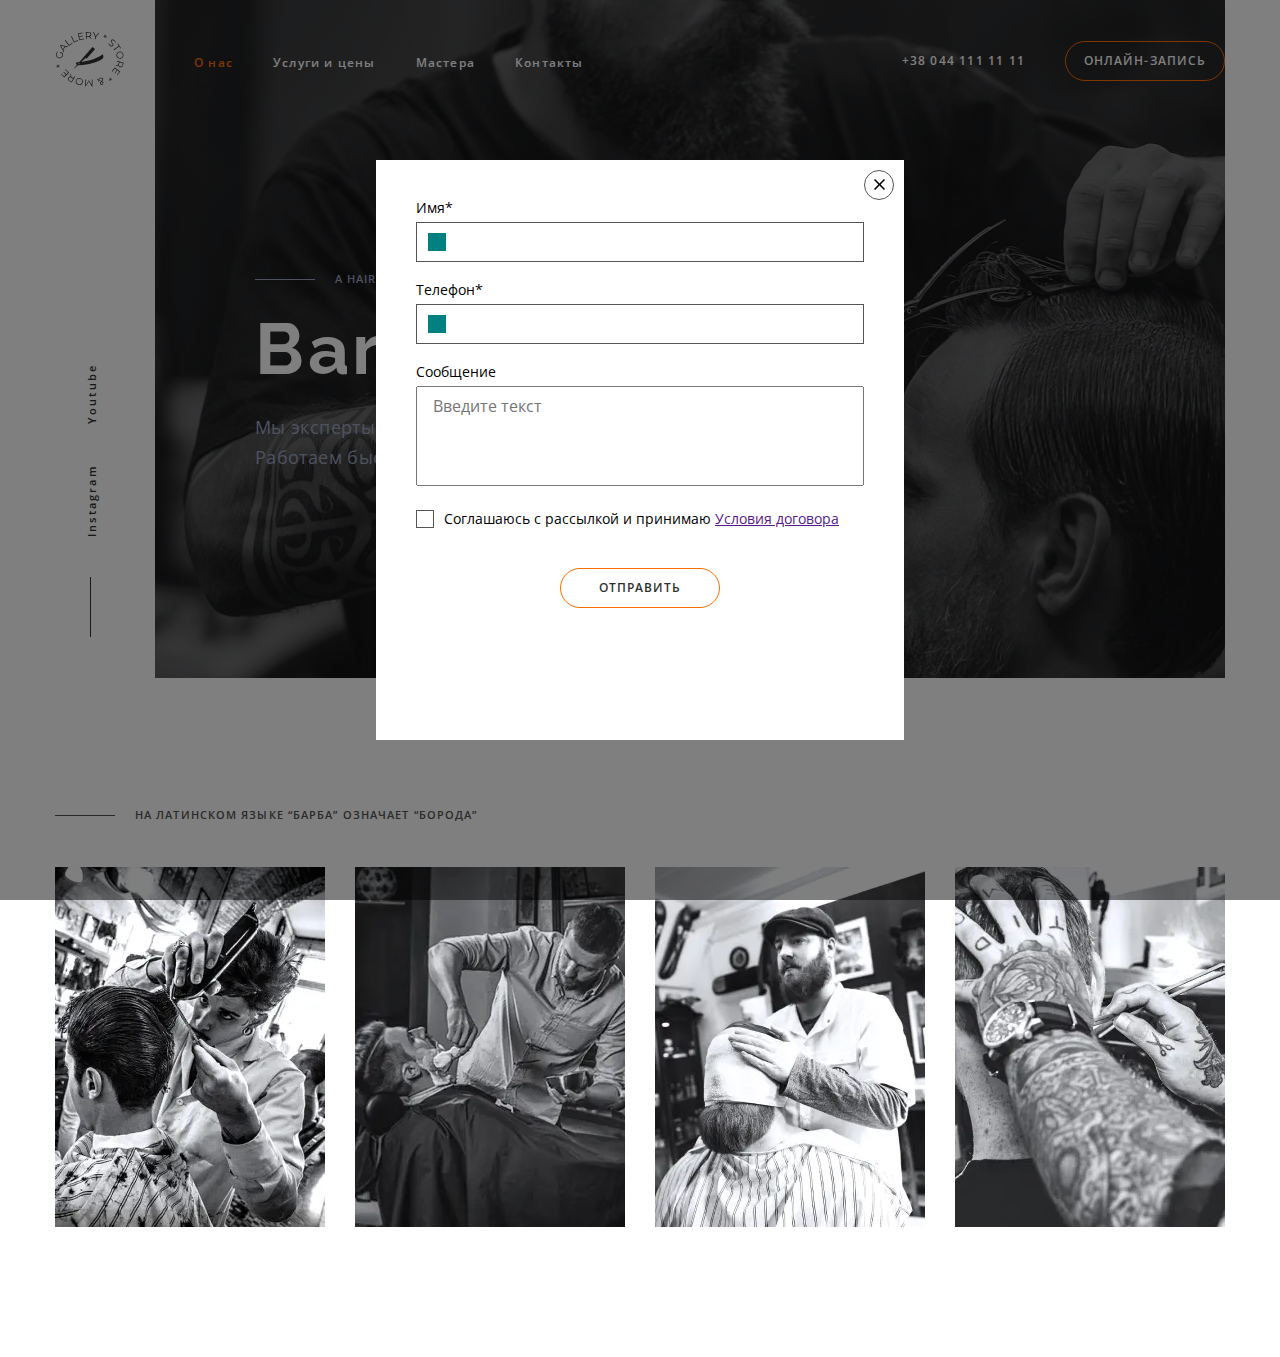
==== commit 58d44eed: "classwork" ====
--- a/index.html
+++ b/index.html
@@ -84,7 +84,7 @@
 
     <main>
       <!-- HERO -->
-      <!-- <section class="hero">
+      <section class="hero">
         <div class="container hero-container">
           <div class="hero-left-side">
             <ul class="media-list hero-media-list list">
@@ -104,7 +104,7 @@
             </p>
           </div>
         </div>
-      </section> -->
+      </section>
       <!-- ABOUT -->
       <!-- <section class="about section" id="about">
         <div class="container about-container">
@@ -668,7 +668,7 @@
       </div>
     </footer> -->
 
-    <div class="backdrop is-hidden" data-modal>
+    <div class="backdrop" data-modal>
       <div class="modal">
         <button class="modal-close-btn" data-modal-close>
           <svg class="modal-close-btn-icon" width="18" height="18">
@@ -720,7 +720,9 @@
             class="contact-form-checkbox visually-hidden"
           />
           <label for="user-policy" class="contact-form-checkbox-desc"
-            >Соглашаюсь с рассылкой и принимаю&nbsp;<a href="">Условия договора</a>
+            ><span class="contact-form-checkbox-desc-span"
+              >Соглашаюсь с рассылкой и принимаю&nbsp;<a href="">Условия договора</a></span
+            >
           </label>
           <button type="submit" class="contact-form-submit">отправить</button>
         </form>
--- a/css/main.min.css
+++ b/css/main.min.css
@@ -1 +1 @@
-:root{--primary-font: "Open Sans", sans-serif;--secondary-font: "Raleway", sans-serif;--primary-text-color-theme-dark: #9da4bd;--primary-text-color-theme-light: #555555;--secondary-text-color-theme-dark: #ffffff;--secondary-text-color-theme-light: #303030;--accent-color: #ff6c00;--transition-dur-and-func: 250ms linear}.visually-hidden{position:absolute;width:1px;height:1px;margin:-1px;padding:0;overflow:hidden;border:0;clip:rect(0 0 0 0)}.social-list-link,.modal-close-btn{display:flex;align-items:center;justify-content:center}h1,h2,h3,h4,p{margin-top:0;margin-bottom:0}ul,ol{margin-top:0;margin-bottom:0;padding-left:0}img{display:block;max-width:100%;height:auto}.link{text-decoration:none}.list{list-style:none}button{cursor:pointer}body{font-family:var(--primary-font)}.container{padding-left:15px;padding-right:15px}@media screen and (min-width: 448px){.container{width:448px;margin-left:auto;margin-right:auto}}@media screen and (min-width: 768px){.container{width:720px}}@media screen and (min-width: 1200px){.container{width:1200px}}.section{padding-top:84px;padding-bottom:84px}@media screen and (min-width: 768px){.section{padding-top:100px;padding-bottom:100px}}@media screen and (min-width: 1200px){.section{padding-top:130px;padding-bottom:130px}}@media screen and (max-width: 767px){.mobile-menu{position:fixed;top:0;left:0;width:100%;height:100%;background-color:bisque;overflow:auto;z-index:100;opacity:0;visibility:hidden;pointer-events:none;transition:opacity var(--transition-dur-and-func),visibility var(--transition-dur-and-func)}.mobile-menu.is-open{opacity:1;visibility:visible;pointer-events:auto}.mobile-menu__container{position:relative}.mobile-menu__close-btn{position:absolute;right:15px;top:48px;background-color:rgba(0,0,0,0);border:none;padding:0}.mobile-menu__close-icon{display:block}}@media screen and (min-width: 768px){.mobile-menu{display:none}}.modal-btn{min-width:160px;min-height:40px;padding:6px 16px;border:1px solid var(--accent-color);border-radius:25px;background-color:rgba(0,0,0,0);font-size:12px;font-weight:600;line-height:1.33;letter-spacing:.09em;text-transform:uppercase;cursor:pointer;transition:background-color var(--transition-dur-and-func),color var(--transition-dur-and-func)}.modal-btn:hover,.modal-btn:focus{background-color:var(--accent-color);color:var(--secondary-text-color-theme-dark)}.modal-btn_theme_dark{color:var(--secondary-text-color-theme-dark)}.modal-btn_theme_light{color:var(--secondary-text-color-theme-light)}.media-list{display:flex;align-items:center}.media-list::before{width:60px;height:1px;flex-shrink:0;content:"";margin-right:40px;background-color:var(--secondary-text-color-theme-light)}.media-list-item:not(:last-child){margin-right:40px}.media-list-link{font-size:11px;font-weight:600;line-height:1.36;letter-spacing:.2em;color:var(--secondary-text-color-theme-light);transition:color var(--transition-dur-and-func)}.media-list-link:hover,.media-list-link:focus{color:var(--accent-color)}.suptitle{display:flex;align-items:center;font-weight:600;font-size:11px;line-height:1.36;letter-spacing:.1em;text-transform:uppercase;margin-bottom:20px}.suptitle::before{width:60px;height:1px;content:"";margin-right:20px}.suptitle_theme_dark{color:var(--primary-text-color-theme-dark)}.suptitle_theme_dark::before{background-color:var(--primary-text-color-theme-dark)}.suptitle_theme_light{color:var(--primary-text-color-theme-light)}.suptitle_theme_light::before{background-color:var(--primary-text-color-theme-light)}.section-description{font-weight:400;font-size:18px;line-height:1.67;letter-spacing:.02em}.section-description-theme-dark{color:var(--primary-text-color-theme-dark)}.section-description-theme-light{color:var(--primary-text-color-theme-light)}.title{font-family:var(--secondary-font-family);font-weight:700;font-size:42px;line-height:1.17;letter-spacing:.05em}.title-theme-dark{color:var(--secondary-text-color-theme-dark);margin-bottom:44px}.title-theme-light{color:var(--secondary-text-color-theme-light);margin-bottom:20px}.backdrop{position:fixed;top:0;left:0;z-index:100;width:100%;height:100%;background-color:rgba(0,0,0,.5);transition:opacity 500ms linear,visibility 500ms linear}.backdrop.is-hidden{opacity:0;visibility:hidden;pointer-events:none}.modal{position:absolute;top:50%;left:50%;width:96%;height:96%;max-width:450px;max-height:610px;padding:40px;overflow:auto;transform:translate(-50%, -50%);background-color:#fff}.modal-close-btn{position:absolute;top:10px;right:10px;width:30px;height:30px;border:1px solid #555;border-radius:50%;background-color:rgba(0,0,0,0);padding:0}@media screen and (min-width: 1200px){.modal{max-width:528px;max-height:580px}}.contact-form{display:flex;flex-direction:column}.contact-form-element-desc{display:block;font-size:14px;margin-bottom:6px}.contact-form-field{margin-bottom:20px}.contact-form-input-wrapper{position:relative;display:block}.contact-form-input{width:100%;height:40px;border:1px solid #555;padding-left:42px;padding-right:10px;transition:border-color var(--transition-dur-and-func)}.contact-form-input:focus{outline:none;border-color:var(--accent-color)}.contact-form-icon{position:absolute;top:50%;left:12px;transform:translateY(-50%);display:block;width:18px;height:18px;background-color:teal;transition:background-color var(--transition-dur-and-func)}.contact-form-input:focus+.contact-form-icon{background-color:var(--accent-color)}.contact-form-message{width:100%;height:100px;resize:none;padding:10px 16px;transition:border-color var(--transition-dur-and-func)}.contact-form-message:focus{outline:none;border-color:var(--accent-color)}.contact-form-checkbox-desc{font-size:14px;display:flex;align-items:center;margin-bottom:40px}.contact-form-checkbox-desc::before{display:block;width:18px;height:18px;border:1px solid #555;content:"";cursor:pointer;margin-right:10px}.contact-form-checkbox:checked+.contact-form-checkbox-desc::before{background-color:var(--accent-color);box-shadow:inset 0 0 0 4px #fff}.contact-form-checkbox:focus+.contact-form-checkbox-desc::before{outline:2px solid rgba(0,0,255,.5)}.contact-form-submit{min-width:160px;min-height:40px;align-self:center;padding:6px 16px;border:1px solid var(--accent-color);border-radius:25px;background-color:rgba(0,0,0,0);font-weight:600;font-size:12px;line-height:1.33;letter-spacing:.09em;text-transform:uppercase;cursor:pointer;color:var(--secondary-text-color-theme-light);transition:background-color var(--transition-dur-and-func),color var(--transition-dur-and-func)}.contact-form-submit:hover,.contact-form-submit:focus{background-color:var(--accent-color);color:var(--secondary-text-color-theme-dark)}@media screen and (max-width: 1199px){.contact-phone-number{display:none}}@media screen and (max-width: 767px){.menu{display:none}.page-header__modal-btn{display:none}.open-mobile-menu-btn{background-color:rgba(0,0,0,0);border:none;padding:0}.open-mobile-menu-btn__icon{display:block}}.page-header{padding-top:40px;padding-bottom:40px}.page-header__container{display:flex;align-items:center;justify-content:space-between}@media screen and (min-width: 768px){.open-mobile-menu-btn{display:none}.page-header{background-color:#555}.page-navigation{display:flex;align-items:center}.page-header__logo{margin-right:74px}.logo__img{--logo-fill-color: #303030;fill:#303030}.logo:hover .logo__img,.logo:focus .logo__img{--logo-fill-color: #ff6c00}.menu{display:flex}.menu__item:not(:last-child){margin-right:24px}.menu__link{font-weight:600;font-size:12px;line-height:1.33;letter-spacing:.1em;color:var(--secondary-text-color-theme-dark);transition:color var(--transition-dur-and-func)}.menu__link:hover,.menu__link:focus{color:var(--accent-color)}.menu__link_active{color:var(--accent-color)}}@media screen and (min-width: 1200px){.page-header__container{justify-content:flex-start}.page-header__logo{margin-right:70px}.menu__item:not(:last-child){margin-right:40px}.contact-phone-number{font-weight:600;font-size:12px;line-height:1.33;letter-spacing:.1em;margin-left:auto;margin-right:40px;color:var(--secondary-text-color-theme-dark);transition:color var(--transition-dur-and-func)}.contact-phone-number:hover,.contact-phone-number:focus{color:var(--accent-color)}}.hero-container{display:flex}.hero-left-side{display:flex;align-items:flex-end;width:100px;padding-left:26px;padding-bottom:40px}.hero-media-list{transform:rotate(-90deg) translateX(-18px);transform-origin:left top}.hero-right-side{flex-grow:1;padding-left:100px;padding-top:272px;padding-bottom:206px;background-color:#303030;background-image:linear-gradient(rgba(25, 28, 38, 0.2), rgba(25, 28, 38, 0.2)),url("../images/hero/bg.jpg");background-size:cover}.hero-section-description{width:400px}.main-title{font-family:var(--secondary-font);font-weight:700;font-size:72px;line-height:1.18;letter-spacing:.05em;margin-bottom:20px;color:var(--secondary-text-color-theme-dark)}.about-container{display:flex;justify-content:space-between}.about-left-side,.about-right-side{flex-basis:calc((100% - 30px)/2)}.about-right-side{padding-left:34px}.about-gallery{display:flex;justify-content:space-between}.about-section-description{margin-bottom:20px}.about-text{font-weight:400;font-size:14px;line-height:1.86;letter-spacing:.02em;color:var(--primary-text-color-theme-light);margin-bottom:40px}.services{background-color:#111319;background-image:url("../images/services/bg.png");background-size:cover}.services-table-wrapper{display:flex;margin-bottom:50px}.services-table{flex-basis:50%;padding:30px 40px}.services-table:first-child{background-image:linear-gradient(180deg, #171a24 0%, rgba(23, 26, 36, 0.2) 100%)}.services-table:last-child{background-image:linear-gradient(180deg, #090b13 0%, rgba(9, 11, 19, 0.2) 100%)}.services-table-row{display:flex;justify-content:space-between;align-items:baseline}.services-table-row::before{flex-grow:1;height:1px;content:"";margin-right:6px;margin-left:6px;background-color:rgba(157,164,189,.12)}.services-table-row:not(:last-child){margin-bottom:20px}.services-table-name{order:-1}.services-table-name,.services-table-price{font-weight:400;font-size:18px;line-height:1.67;letter-spacing:.02em;color:var(--primary-text-color-theme-dark)}.services-modal-btn{display:block;margin:0 auto}.advantages-container{display:flex;justify-content:space-between}.advantages-left-side,.advantages-right-side{flex-basis:calc((100% - 30px)/2)}.advantages-list{display:flex;flex-wrap:wrap;justify-content:space-between;align-items:flex-start;width:370px;margin:0 auto}.advantages-list-item{width:170px;min-height:134px;padding:21px;background-color:#f7f7f7}.advantages-list-item:nth-child(even){margin-top:30px}.advantages-list-quantity{font-weight:700;font-size:42px;line-height:1.36;text-align:center;letter-spacing:.05em;color:var(--secondary-text-color-theme-light)}.advantages-list-description{font-weight:600;font-size:11px;line-height:1.36;text-align:center;color:var(--secondary-text-color-theme-light)}.advantages-section-description{max-width:460px}.employees-section{background-color:#f7f7f7}.employees-section-title{margin-bottom:44px}.employees{display:flex;flex-wrap:wrap;gap:30px}.employees-card-content{padding-top:30px;padding-bottom:30px;padding-left:10px;padding-right:10px}.employees-card{width:calc((100% - 60px)/3)}.employees-name{font-weight:400;font-size:18px;line-height:1.39;text-align:center;letter-spacing:.02em;color:var(--secondary-text-color-theme-light);margin-bottom:8px}.employees-position{font-weight:400;font-size:14px;line-height:1.36;text-align:center;letter-spacing:.02em;color:var(--accent-color);margin-bottom:30px}.social-list{display:flex;justify-content:center;column-gap:10px}.social-list-link{width:44px;height:44px;border-radius:50%;background-color:#fff;transition:background-color var(--transition-dur-and-func)}.social-list-link:hover,.social-list-link:focus{background-color:#303030}.social-list-icon{width:20px;height:20px;fill:#303030;transition:fill var(--transition-dur-and-func)}.social-list-link:hover .social-list-icon,.social-list-link:focus .social-list-icon{fill:var(--accent-color)}@media screen and (max-width: 767px){.gallery-list-item:not(:last-child){margin-bottom:30px}}.gallery-suptitle{margin-bottom:44px}@media screen and (min-width: 768px){.gallery-list{display:flex;flex-wrap:wrap;gap:30px}.gallery-list-item{flex-basis:calc((100% - 30px)/2)}}@media screen and (min-width: 1200px){.gallery-list-item{flex-basis:calc((100% - 90px)/4)}}.contact-list-link{font-weight:400;font-size:18px;line-height:1.67;letter-spacing:.02em;color:var(--primary-text-color-theme-dark);transition:color var(--transition-dur-and-func)}.contact-list-link:hover,.contact-list-link:focus{color:var(--accent-color)}.contact-info-date{font-weight:400;font-size:18px;line-height:1.67;letter-spacing:.02em;color:var(--primary-text-color-theme-dark)}.footer{padding-top:56px;padding-bottom:56px;background-color:#f7f7f7}.footer-container{display:flex;align-items:center;justify-content:space-between}.copyright{font-weight:600;font-size:11px;line-height:1.36;letter-spacing:.2em;color:var(--primary-text-color-theme-dark)}/*# sourceMappingURL=main.min.css.map */+:root{--primary-font: "Open Sans", sans-serif;--secondary-font: "Raleway", sans-serif;--primary-text-color-theme-dark: #9da4bd;--primary-text-color-theme-light: #555555;--secondary-text-color-theme-dark: #ffffff;--secondary-text-color-theme-light: #303030;--accent-color: #ff6c00;--transition-dur-and-func: 250ms linear}.visually-hidden{position:absolute;width:1px;height:1px;margin:-1px;padding:0;overflow:hidden;border:0;clip:rect(0 0 0 0)}.social-list-link,.modal-close-btn{display:flex;align-items:center;justify-content:center}h1,h2,h3,h4,p{margin-top:0;margin-bottom:0}ul,ol{margin-top:0;margin-bottom:0;padding-left:0}img{display:block;max-width:100%;height:auto}.link{text-decoration:none}.list{list-style:none}button{cursor:pointer}body{font-family:var(--primary-font)}.container{padding-left:15px;padding-right:15px}@media screen and (min-width: 448px){.container{width:448px;margin-left:auto;margin-right:auto}}@media screen and (min-width: 768px){.container{width:720px}}@media screen and (min-width: 1200px){.container{width:1200px}}.section{padding-top:84px;padding-bottom:84px}@media screen and (min-width: 768px){.section{padding-top:100px;padding-bottom:100px}}@media screen and (min-width: 1200px){.section{padding-top:130px;padding-bottom:130px}}@media screen and (max-width: 767px){.mobile-menu{position:fixed;top:0;left:0;width:100%;height:100%;background-color:bisque;overflow:auto;z-index:100;opacity:0;visibility:hidden;pointer-events:none;transition:opacity var(--transition-dur-and-func),visibility var(--transition-dur-and-func)}.mobile-menu.is-open{opacity:1;visibility:visible;pointer-events:auto}.mobile-menu__container{position:relative}.mobile-menu__close-btn{position:absolute;right:15px;top:48px;background-color:rgba(0,0,0,0);border:none;padding:0}.mobile-menu__close-icon{display:block}}@media screen and (min-width: 768px){.mobile-menu{display:none}}.modal-btn{min-width:160px;min-height:40px;padding:6px 16px;border:1px solid var(--accent-color);border-radius:25px;background-color:rgba(0,0,0,0);font-size:12px;font-weight:600;line-height:1.33;letter-spacing:.09em;text-transform:uppercase;cursor:pointer;transition:background-color var(--transition-dur-and-func),color var(--transition-dur-and-func)}.modal-btn:hover,.modal-btn:focus{background-color:var(--accent-color);color:var(--secondary-text-color-theme-dark)}.modal-btn_theme_dark{color:var(--secondary-text-color-theme-dark)}.modal-btn_theme_light{color:var(--secondary-text-color-theme-light)}.media-list{display:flex;align-items:center}.media-list::before{width:60px;height:1px;flex-shrink:0;content:"";margin-right:40px;background-color:var(--secondary-text-color-theme-light)}.media-list-item:not(:last-child){margin-right:40px}.media-list-link{font-size:11px;font-weight:600;line-height:1.36;letter-spacing:.2em;color:var(--secondary-text-color-theme-light);transition:color var(--transition-dur-and-func)}.media-list-link:hover,.media-list-link:focus{color:var(--accent-color)}.suptitle{display:flex;align-items:center;font-weight:600;font-size:11px;line-height:1.36;letter-spacing:.1em;text-transform:uppercase;margin-bottom:20px}.suptitle::before{width:60px;height:1px;content:"";margin-right:20px}.suptitle_theme_dark{color:var(--primary-text-color-theme-dark)}.suptitle_theme_dark::before{background-color:var(--primary-text-color-theme-dark)}.suptitle_theme_light{color:var(--primary-text-color-theme-light)}.suptitle_theme_light::before{background-color:var(--primary-text-color-theme-light)}.section-description{font-size:16px;line-height:1.63;letter-spacing:.02em}.section-description-theme-dark{color:var(--primary-text-color-theme-dark)}.section-description-theme-light{color:var(--primary-text-color-theme-light)}@media screen and (min-width: 1200px){.section-description{font-size:18px;line-height:1.67}}.title{font-family:var(--secondary-font-family);font-weight:700;font-size:42px;line-height:1.17;letter-spacing:.05em}.title-theme-dark{color:var(--secondary-text-color-theme-dark);margin-bottom:44px}.title-theme-light{color:var(--secondary-text-color-theme-light);margin-bottom:20px}.backdrop{position:fixed;top:0;left:0;z-index:100;width:100%;height:100%;background-color:rgba(0,0,0,.5);transition:opacity 500ms linear,visibility 500ms linear}.backdrop.is-hidden{opacity:0;visibility:hidden;pointer-events:none}.modal{position:absolute;top:50%;left:50%;width:96%;height:96%;max-width:450px;max-height:610px;padding:40px;overflow:auto;transform:translate(-50%, -50%);background-color:#fff}.modal-close-btn{position:absolute;top:10px;right:10px;width:30px;height:30px;border:1px solid #555;border-radius:50%;background-color:rgba(0,0,0,0);padding:0}@media screen and (min-width: 1200px){.modal{max-width:528px;max-height:580px}}.contact-form{display:flex;flex-direction:column}.contact-form-element-desc{display:block;font-size:14px;margin-bottom:6px}.contact-form-field{margin-bottom:20px}.contact-form-input-wrapper{position:relative;display:block}.contact-form-input{width:100%;height:40px;border:1px solid #555;padding-left:42px;padding-right:10px;transition:border-color var(--transition-dur-and-func)}.contact-form-input:focus{outline:none;border-color:var(--accent-color)}.contact-form-icon{position:absolute;top:50%;left:12px;transform:translateY(-50%);display:block;width:18px;height:18px;background-color:teal;transition:background-color var(--transition-dur-and-func)}.contact-form-input:focus+.contact-form-icon{background-color:var(--accent-color)}.contact-form-message{width:100%;height:100px;resize:none;padding:10px 16px;transition:border-color var(--transition-dur-and-func)}.contact-form-message:focus{outline:none;border-color:var(--accent-color)}.contact-form-checkbox-desc{font-size:14px;margin-bottom:40px}.contact-form-checkbox-desc::before{display:inline-block;width:18px;height:18px;border:1px solid #555;content:"";cursor:pointer;margin-right:10px;vertical-align:middle}.contact-form-checkbox:checked+.contact-form-checkbox-desc::before{background-color:var(--accent-color);box-shadow:inset 0 0 0 4px #fff}.contact-form-checkbox:focus+.contact-form-checkbox-desc::before{outline:2px solid rgba(0,0,255,.5)}.contact-form-checkbox-desc-span{vertical-align:middle}.contact-form-submit{min-width:160px;min-height:40px;align-self:center;padding:6px 16px;border:1px solid var(--accent-color);border-radius:25px;background-color:rgba(0,0,0,0);font-weight:600;font-size:12px;line-height:1.33;letter-spacing:.09em;text-transform:uppercase;cursor:pointer;color:var(--secondary-text-color-theme-light);transition:background-color var(--transition-dur-and-func),color var(--transition-dur-and-func)}.contact-form-submit:hover,.contact-form-submit:focus{background-color:var(--accent-color);color:var(--secondary-text-color-theme-dark)}@media screen and (max-width: 1199px){.contact-phone-number{display:none}}@media screen and (max-width: 767px){.logo__img{fill:#fff}.menu{display:none}.page-header__modal-btn{display:none}.open-mobile-menu-btn{background-color:rgba(0,0,0,0);border:none;padding:0}.open-mobile-menu-btn__icon{display:block;fill:#fff}}.page-header{position:absolute;width:100%;padding-top:40px;padding-bottom:40px}.page-header__container{display:flex;align-items:center;justify-content:space-between}@media screen and (min-width: 768px){.open-mobile-menu-btn{display:none}.page-header{padding-top:32px;padding-bottom:32px}.page-navigation{display:flex;align-items:center}.page-header__logo{margin-right:74px}.logo__img{--logo-fill-color: #303030;fill:#303030}.logo:hover .logo__img,.logo:focus .logo__img{--logo-fill-color: #ff6c00}.menu{display:flex}.menu__item:not(:last-child){margin-right:24px}.menu__link{font-weight:600;font-size:12px;line-height:1.33;letter-spacing:.1em;color:var(--secondary-text-color-theme-dark);transition:color var(--transition-dur-and-func)}.menu__link:hover,.menu__link:focus{color:var(--accent-color)}.menu__link_active{color:var(--accent-color)}}@media screen and (min-width: 1200px){.page-header__container{justify-content:flex-start}.page-header__logo{margin-right:70px}.menu__item:not(:last-child){margin-right:40px}.contact-phone-number{font-weight:600;font-size:12px;line-height:1.33;letter-spacing:.1em;margin-left:auto;margin-right:40px;color:var(--secondary-text-color-theme-dark);transition:color var(--transition-dur-and-func)}.contact-phone-number:hover,.contact-phone-number:focus{color:var(--accent-color)}}@media screen and (max-width: 767px){.hero{background-image:linear-gradient(rgba(25, 28, 38, 0.2), rgba(25, 28, 38, 0.2)),url("../images/hero/bg-mobile.jpg");background-size:cover;background-color:#303030}}@media screen and (max-width: 767px)and (min-device-pixel-ratio: 2),screen and (max-width: 767px)and (min-resolution: 192dpi),screen and (max-width: 767px)and (min-resolution: 2dppx){.hero{background-image:linear-gradient(rgba(25, 28, 38, 0.2), rgba(25, 28, 38, 0.2)),url("../images/hero/bg-mobile@2x.jpg")}}@media screen and (max-width: 767px){.hero-left-side{display:none}}.hero-right-side{padding-top:208px;padding-bottom:182px}.main-title{font-family:var(--secondary-font);font-size:48px;line-height:1.17;letter-spacing:.05em;color:var(--secondary-text-color-theme-dark);margin-bottom:20px}.hero-section-description{max-width:300px}@media screen and (min-width: 768px){.hero-container{display:flex}.hero-left-side{display:flex;align-items:flex-end;width:120px;padding-left:36px;padding-bottom:40px}.hero-media-list{transform:rotate(-90deg) translateX(-18px);transform-origin:left top}.hero-right-side{background-image:linear-gradient(rgba(25, 28, 38, 0.2), rgba(25, 28, 38, 0.2)),url("../images/hero/bg-tablet.jpg");background-size:cover;background-color:#303030;flex-grow:1;padding-top:272px;padding-bottom:245px;padding-left:120px;padding-right:20px}}@media screen and (min-width: 768px)and (min-device-pixel-ratio: 2),screen and (min-width: 768px)and (min-resolution: 192dpi),screen and (min-width: 768px)and (min-resolution: 2dppx){.hero-right-side{background-image:linear-gradient(rgba(25, 28, 38, 0.2), rgba(25, 28, 38, 0.2)),url("../images/hero/bg-tablet@2x.jpg")}}@media screen and (min-width: 768px){.hero-section-description{max-width:360px}}@media screen and (min-width: 1200px){.hero-left-side{width:100px;padding-left:26px}.hero-right-side{padding-left:100px;padding-bottom:206px;background-image:linear-gradient(rgba(25, 28, 38, 0.2), rgba(25, 28, 38, 0.2)),url("../images/hero/bg-desktop.jpg")}}@media screen and (min-width: 1200px)and (min-device-pixel-ratio: 2),screen and (min-width: 1200px)and (min-resolution: 192dpi),screen and (min-width: 1200px)and (min-resolution: 2dppx){.hero-right-side{background-image:linear-gradient(rgba(25, 28, 38, 0.2), rgba(25, 28, 38, 0.2)),url("../images/hero/bg-desktop@2x.jpg")}}@media screen and (min-width: 1200px){.hero-section-description{max-width:400px}}@media screen and (min-width: 1200px){.main-title{font-size:72px;line-height:1.18}}.about-container{display:flex;justify-content:space-between}.about-left-side,.about-right-side{flex-basis:calc((100% - 30px)/2)}.about-right-side{padding-left:34px}.about-gallery{display:flex;justify-content:space-between}.about-section-description{margin-bottom:20px}.about-text{font-weight:400;font-size:14px;line-height:1.86;letter-spacing:.02em;color:var(--primary-text-color-theme-light);margin-bottom:40px}.services{background-color:#111319;background-image:url("../images/services/bg.png");background-size:cover}.services-table-wrapper{display:flex;margin-bottom:50px}.services-table{flex-basis:50%;padding:30px 40px}.services-table:first-child{background-image:linear-gradient(180deg, #171a24 0%, rgba(23, 26, 36, 0.2) 100%)}.services-table:last-child{background-image:linear-gradient(180deg, #090b13 0%, rgba(9, 11, 19, 0.2) 100%)}.services-table-row{display:flex;justify-content:space-between;align-items:baseline}.services-table-row::before{flex-grow:1;height:1px;content:"";margin-right:6px;margin-left:6px;background-color:rgba(157,164,189,.12)}.services-table-row:not(:last-child){margin-bottom:20px}.services-table-name{order:-1}.services-table-name,.services-table-price{font-weight:400;font-size:18px;line-height:1.67;letter-spacing:.02em;color:var(--primary-text-color-theme-dark)}.services-modal-btn{display:block;margin:0 auto}.advantages-container{display:flex;justify-content:space-between}.advantages-left-side,.advantages-right-side{flex-basis:calc((100% - 30px)/2)}.advantages-list{display:flex;flex-wrap:wrap;justify-content:space-between;align-items:flex-start;width:370px;margin:0 auto}.advantages-list-item{width:170px;min-height:134px;padding:21px;background-color:#f7f7f7}.advantages-list-item:nth-child(even){margin-top:30px}.advantages-list-quantity{font-weight:700;font-size:42px;line-height:1.36;text-align:center;letter-spacing:.05em;color:var(--secondary-text-color-theme-light)}.advantages-list-description{font-weight:600;font-size:11px;line-height:1.36;text-align:center;color:var(--secondary-text-color-theme-light)}.advantages-section-description{max-width:460px}.employees-section{background-color:#f7f7f7}.employees-section-title{margin-bottom:44px}.employees{display:flex;flex-wrap:wrap;gap:30px}.employees-card-content{padding-top:30px;padding-bottom:30px;padding-left:10px;padding-right:10px}.employees-card{width:calc((100% - 60px)/3)}.employees-name{font-weight:400;font-size:18px;line-height:1.39;text-align:center;letter-spacing:.02em;color:var(--secondary-text-color-theme-light);margin-bottom:8px}.employees-position{font-weight:400;font-size:14px;line-height:1.36;text-align:center;letter-spacing:.02em;color:var(--accent-color);margin-bottom:30px}.social-list{display:flex;justify-content:center;column-gap:10px}.social-list-link{width:44px;height:44px;border-radius:50%;background-color:#fff;transition:background-color var(--transition-dur-and-func)}.social-list-link:hover,.social-list-link:focus{background-color:#303030}.social-list-icon{width:20px;height:20px;fill:#303030;transition:fill var(--transition-dur-and-func)}.social-list-link:hover .social-list-icon,.social-list-link:focus .social-list-icon{fill:var(--accent-color)}@media screen and (max-width: 767px){.gallery-list-item:not(:last-child){margin-bottom:30px}}.gallery-suptitle{margin-bottom:44px}@media screen and (min-width: 768px){.gallery-list{display:flex;flex-wrap:wrap;gap:30px}.gallery-list-item{flex-basis:calc((100% - 30px)/2)}}@media screen and (min-width: 1200px){.gallery-list-item{flex-basis:calc((100% - 90px)/4)}}.contact-list-link{font-weight:400;font-size:18px;line-height:1.67;letter-spacing:.02em;color:var(--primary-text-color-theme-dark);transition:color var(--transition-dur-and-func)}.contact-list-link:hover,.contact-list-link:focus{color:var(--accent-color)}.contact-info-date{font-weight:400;font-size:18px;line-height:1.67;letter-spacing:.02em;color:var(--primary-text-color-theme-dark)}.footer{padding-top:56px;padding-bottom:56px;background-color:#f7f7f7}.footer-container{display:flex;align-items:center;justify-content:space-between}.copyright{font-weight:600;font-size:11px;line-height:1.36;letter-spacing:.2em;color:var(--primary-text-color-theme-dark)}/*# sourceMappingURL=main.min.css.map */